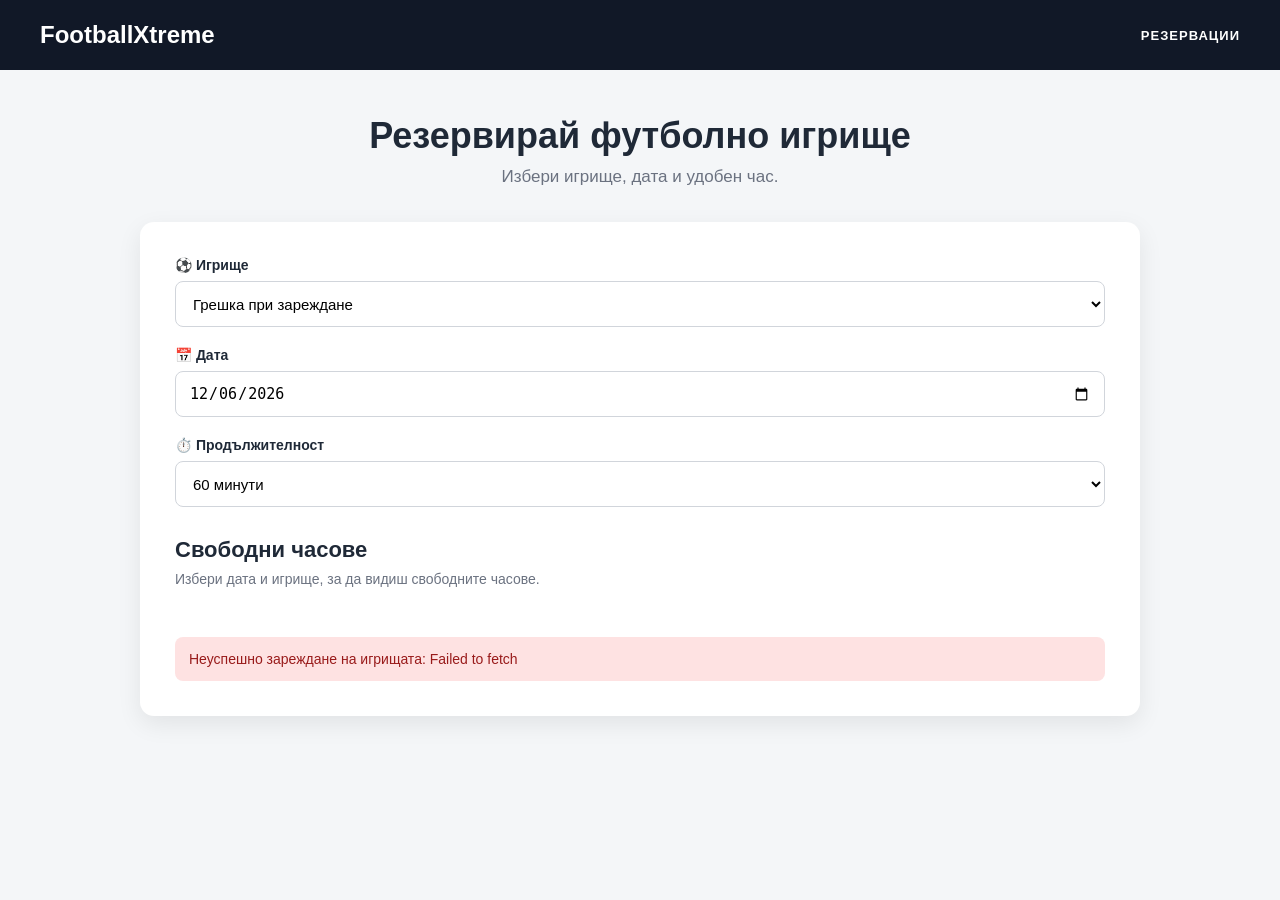
==== src/main/resources/static/index.html @ 16983340 "Front end start" ====
<!DOCTYPE html>
<html lang="bg">

<head>

    <meta charset="UTF-8">

    <meta
            name="viewport"
            content="width=device-width, initial-scale=1.0"
    >

    <title>
        FootballXtreme - Резервация
    </title>

    <link
            rel="stylesheet"
            href="style.css"
    >

</head>


<body>


<header class="topbar">

    <div class="logo">
        FootballXtreme
    </div>

    <div class="topbar-right">
        РЕЗЕРВАЦИИ
    </div>

</header>


<main class="container">


    <!-- HERO -->

    <section class="hero">

        <h1>
            Резервирай футболно игрище
        </h1>

        <p>
            Избери игрище, дата и удобен час.
        </p>

    </section>



    <!-- BOOKING -->

    <section class="booking-card">


        <!-- PITCH -->

        <div class="form-group">

            <label for="pitch">
                ⚽ Игрище
            </label>

            <select id="pitch">

                <option value="">
                    Зареждане...
                </option>

            </select>

        </div>



        <!-- DATE -->

        <div class="form-group">

            <label for="date">
                📅 Дата
            </label>

            <input
                    type="date"
                    id="date"
            >

        </div>



        <!-- DURATION -->

        <div class="form-group">

            <label for="duration">
                ⏱️ Продължителност
            </label>

            <select id="duration">

                <option value="60">
                    60 минути
                </option>

                <option value="90">
                    90 минути
                </option>

            </select>

        </div>



        <!-- AVAILABLE HOURS -->

        <div class="hours-section">

            <h2>
                Свободни часове
            </h2>

            <p class="hint">
                Избери дата и игрище,
                за да видиш свободните часове.
            </p>

            <div
                    id="hours"
                    class="hours-grid"
            >
            </div>

        </div>



        <!-- CUSTOMER -->

        <div
                id="customerForm"
                class="customer-form hidden"
        >

            <h2>
                Данни за резервацията
            </h2>


            <div class="form-group">

                <label for="customerName">
                    Име
                </label>

                <input
                        type="text"
                        id="customerName"
                        placeholder="Вашето име"
                >

            </div>


            <div class="form-group">

                <label for="customerPhone">
                    Телефон
                </label>

                <input
                        type="tel"
                        id="customerPhone"
                        placeholder="Вашият телефон"
                >

            </div>


            <div class="form-group">

                <label for="customerEmail">
                    Email
                </label>

                <input
                        type="email"
                        id="customerEmail"
                        placeholder="Вашият email"
                >

            </div>


            <div
                    id="selectedTime"
                    class="selected-time"
            >
            </div>


            <button
                    id="reserveButton"
                    onclick="createReservation()"
            >
                ⚽ РЕЗЕРВИРАЙ
            </button>

        </div>


        <!-- MESSAGE -->

        <div
                id="message"
                class="message"
        >
        </div>


    </section>


</main>


<script src="app.js"></script>

</body>

</html>
---- src/main/resources/static/style.css ----
* {
    box-sizing: border-box;
}

body {
    margin: 0;
    font-family: Arial, Helvetica, sans-serif;
    background: #f4f6f8;
    color: #1f2937;
}


/* =========================
   TOPBAR
   ========================= */

.topbar {
    width: 100%;
    min-height: 70px;

    display: flex;
    align-items: center;
    justify-content: space-between;

    padding: 0 40px;

    background: #111827;
    color: white;
}

.logo {
    font-size: 24px;
    font-weight: 800;
}

.topbar-right {
    font-size: 13px;
    font-weight: 700;
    letter-spacing: 1px;
}


/* =========================
   CONTAINER
   ========================= */

.container {
    width: min(1000px, calc(100% - 30px));
    margin: 0 auto;
    padding: 45px 0;
}


/* =========================
   HERO
   ========================= */

.hero {
    text-align: center;
    margin-bottom: 35px;
}

.hero h1 {
    margin: 0 0 10px;

    font-size: 36px;
    font-weight: 800;
}

.hero p {
    margin: 0;

    color: #6b7280;
    font-size: 17px;
}


/* =========================
   BOOKING CARD
   ========================= */

.booking-card {
    background: white;

    padding: 35px;

    border-radius: 14px;

    box-shadow:
            0 8px 25px rgba(0, 0, 0, 0.08);
}


/* =========================
   FORM
   ========================= */

.form-group {
    margin-bottom: 20px;
}

.form-group label {
    display: block;

    margin-bottom: 8px;

    font-size: 14px;
    font-weight: 700;
}

.form-group input,
.form-group select {
    width: 100%;

    height: 46px;

    padding: 0 13px;

    border: 1px solid #d1d5db;
    border-radius: 8px;

    background: white;

    font-size: 15px;

    outline: none;
}

.form-group input:focus,
.form-group select:focus {
    border-color: #111827;
}


/* =========================
   HOURS
   ========================= */

.hours-section {
    margin-top: 30px;
    margin-bottom: 30px;
}

.hours-section h2 {
    margin: 0 0 8px;

    font-size: 22px;
}

.hint {
    margin: 0 0 20px;

    color: #6b7280;
    font-size: 14px;
}

.hours-grid {
    display: grid;

    grid-template-columns:
        repeat(4, 1fr);

    gap: 12px;
}


/* =========================
   HOUR BUTTON
   ========================= */

.hour-button {
    min-height: 50px;

    border: none;
    border-radius: 8px;

    background: #e5e7eb;
    color: #111827;

    font-size: 15px;
    font-weight: 700;

    cursor: pointer;

    transition:
            transform 0.15s,
            opacity 0.15s;
}

.hour-button:hover {
    transform: translateY(-2px);
}


/* AVAILABLE */

.hour-button.available {
    background: #dcfce7;
    color: #166534;
}


/* SELECTED */

.hour-button.selected {
    background: #111827;
    color: white;
}


/* BUSY */

.hour-button.busy {
    background: #fee2e2;
    color: #991b1b;

    cursor: not-allowed;
}


/* BLOCKED */

.hour-button.blocked {
    background: #e5e7eb;
    color: #6b7280;

    cursor: not-allowed;
}


/* =========================
   CUSTOMER FORM
   ========================= */

.customer-form {
    margin-top: 35px;

    padding-top: 30px;

    border-top: 1px solid #e5e7eb;
}

.customer-form h2 {
    margin: 0 0 25px;

    font-size: 22px;
}


/* =========================
   SELECTED TIME
   ========================= */

.selected-time {
    margin: 20px 0;

    padding: 14px;

    border-radius: 8px;

    background: #f3f4f6;

    font-size: 15px;
    font-weight: 700;
}


/* =========================
   RESERVE BUTTON
   ========================= */

#reserveButton {
    width: 100%;

    min-height: 52px;

    border: none;
    border-radius: 8px;

    background: #111827;
    color: white;

    font-size: 16px;
    font-weight: 800;

    cursor: pointer;

    transition:
            transform 0.15s,
            opacity 0.15s;
}

#reserveButton:hover {
    transform: translateY(-2px);
    opacity: 0.92;
}


/* =========================
   MESSAGE
   ========================= */

.message {
    margin-top: 20px;

    padding: 14px;

    border-radius: 8px;

    font-size: 14px;

    display: none;
}

.message.success {
    display: block;

    background: #dcfce7;
    color: #166534;
}

.message.error {
    display: block;

    background: #fee2e2;
    color: #991b1b;
}


/* =========================
   HIDDEN
   ========================= */

.hidden {
    display: none;
}


/* =========================
   MOBILE
   ========================= */

@media (max-width: 700px) {

    .topbar {
        padding: 0 20px;
    }

    .logo {
        font-size: 20px;
    }

    .topbar-right {
        font-size: 11px;
    }

    .container {
        width: min(
                100% - 20px,
                600px
        );

        padding: 30px 0;
    }

    .hero h1 {
        font-size: 28px;
    }

    .hero p {
        font-size: 15px;
    }

    .booking-card {
        padding: 22px;
    }

    .hours-grid {
        grid-template-columns:
            repeat(2, 1fr);
    }
}
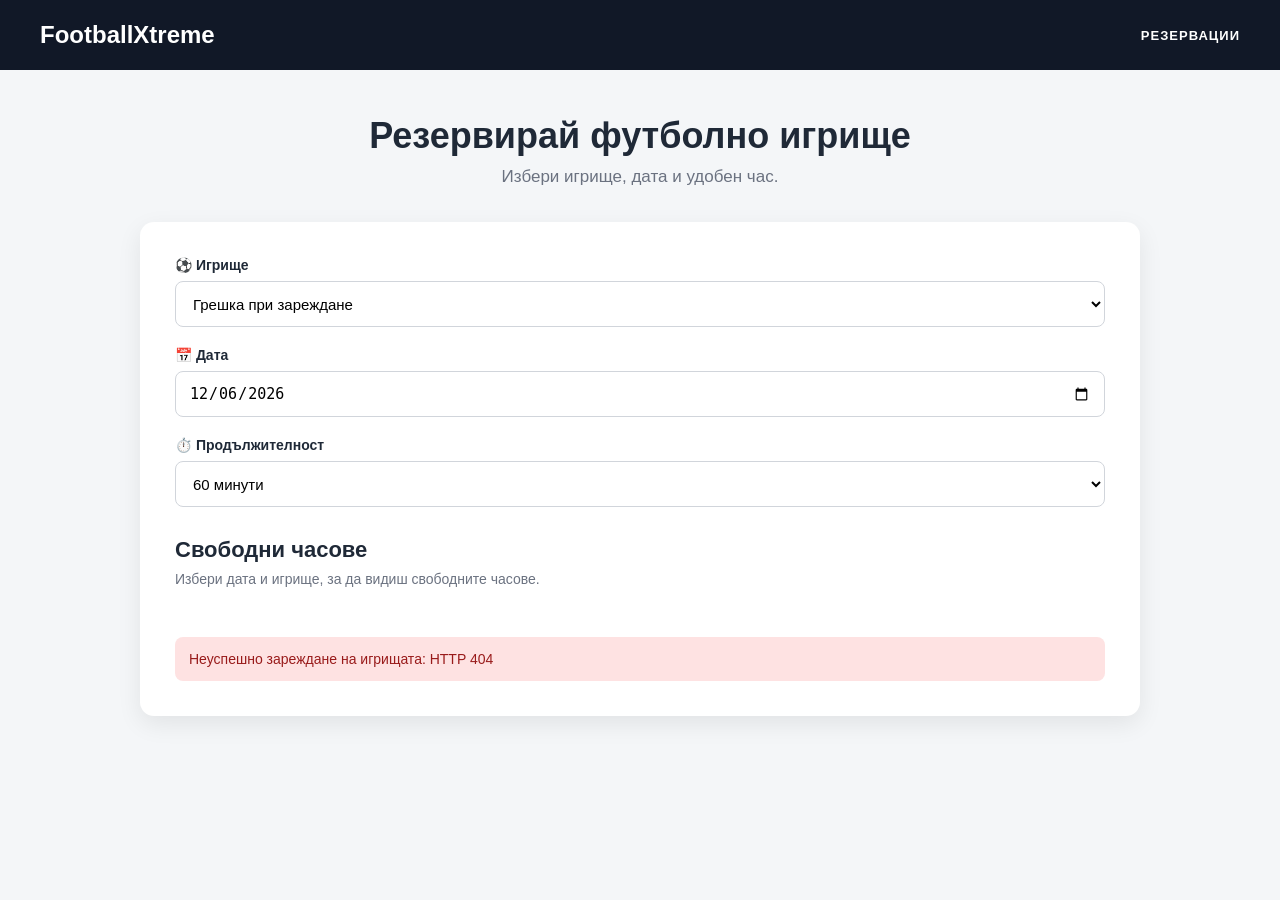
==== commit fa1cb64b: "Ready to use and start" ====
--- a/src/main/resources/static/index.html
+++ b/src/main/resources/static/index.html
@@ -27,7 +27,10 @@
 
 <header class="topbar">
 
-    <div class="logo">
+    <div
+            class="logo"
+            data-client-name
+    >
         FootballXtreme
     </div>
 
@@ -220,6 +223,25 @@
         </div>
 
 
+        <!-- CONTACT INFORMATION -->
+
+        <div class="client-contact">
+
+            <div
+                    data-client-phone
+            ></div>
+
+            <div
+                    data-client-email
+            ></div>
+
+            <div
+                    data-client-address
+            ></div>
+
+        </div>
+
+
         <!-- MESSAGE -->
 
         <div
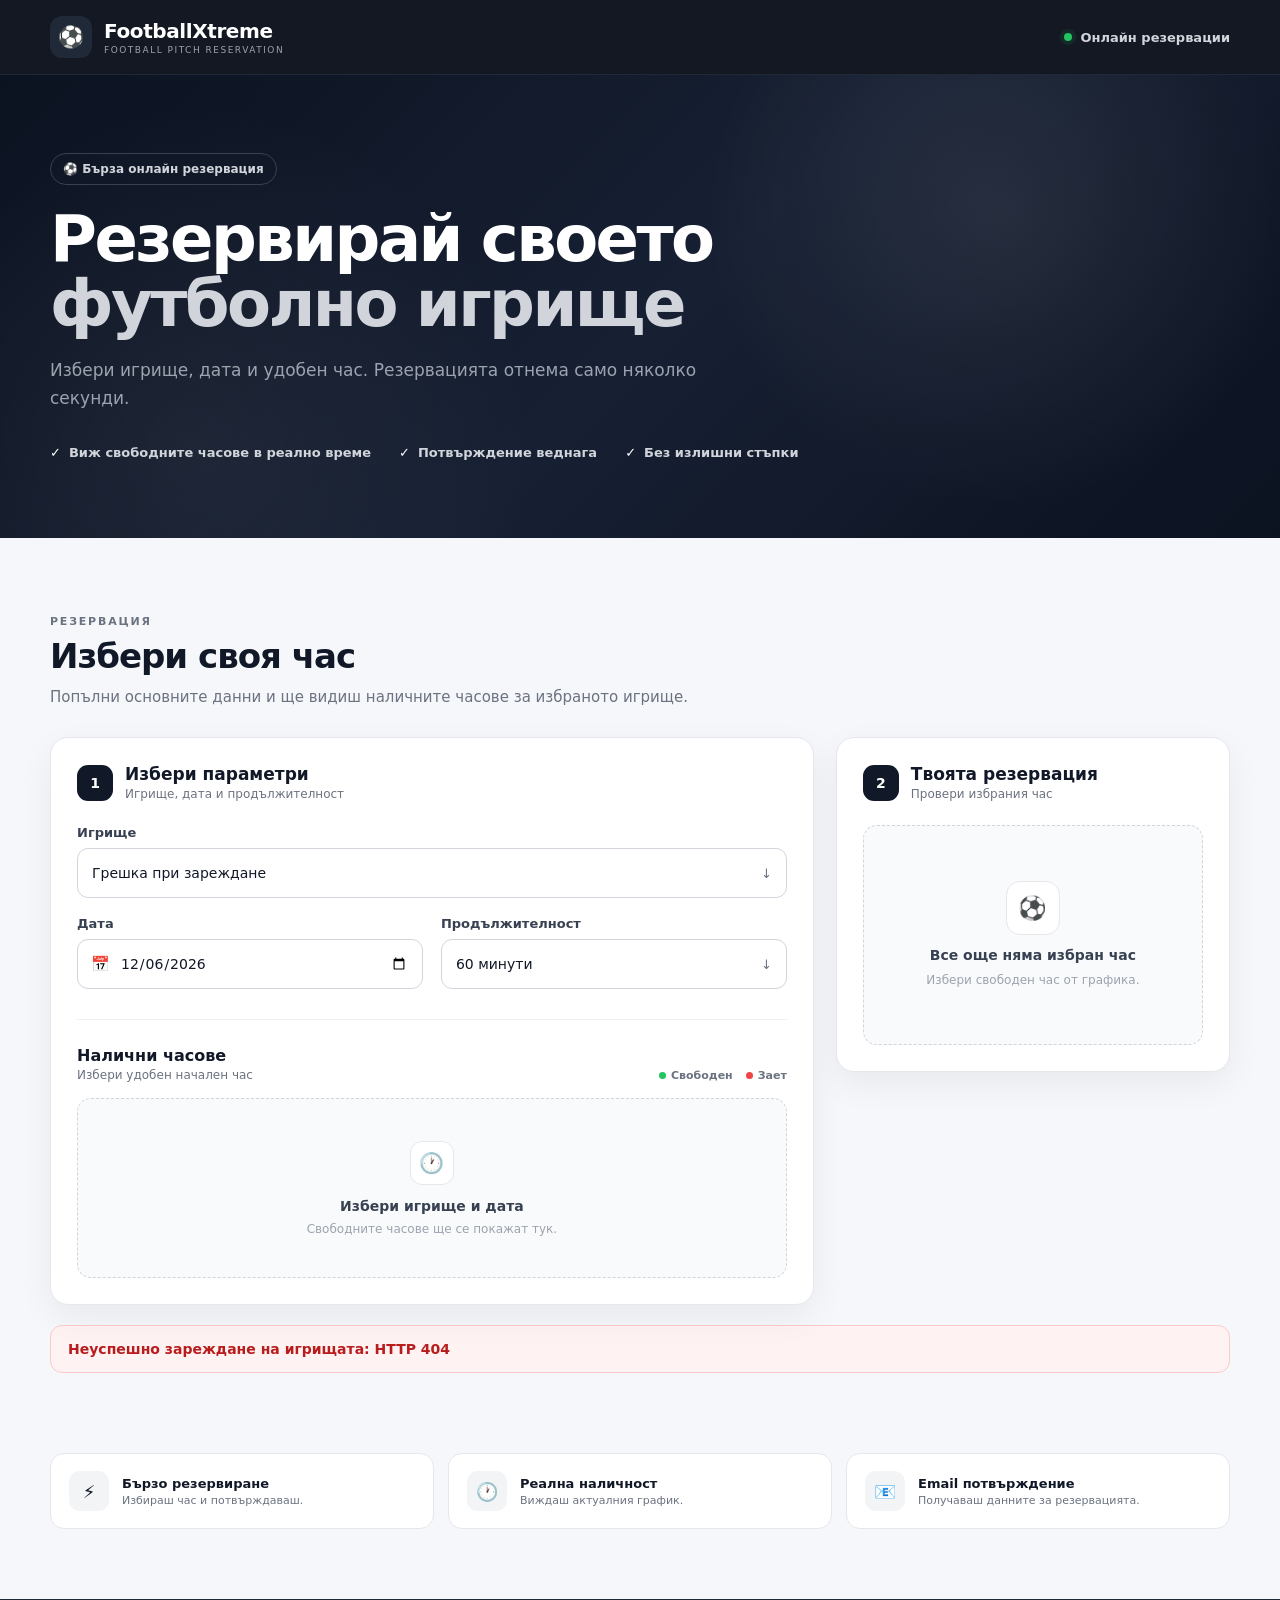
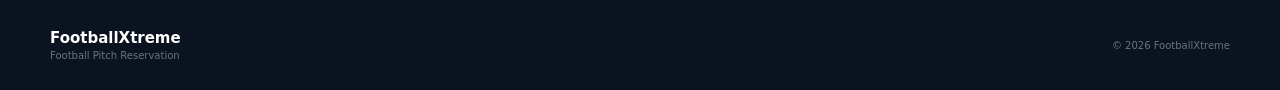
==== commit 30c97ed0: "Style and security fix" ====
--- a/src/main/resources/static/index.html
+++ b/src/main/resources/static/index.html
@@ -1,264 +1,545 @@
 <!DOCTYPE html>
 <html lang="bg">
-
 <head>
-
     <meta charset="UTF-8">
-
     <meta
             name="viewport"
             content="width=device-width, initial-scale=1.0"
     >
 
-    <title>
-        FootballXtreme - Резервация
-    </title>
-
-    <link
-            rel="stylesheet"
-            href="style.css"
+    <meta
+            name="description"
+            content="FootballXtreme – бърза и лесна резервация на футболно игрище."
     >
 
+    <title>FootballXtreme | Резервирай игрище</title>
+
+    <link rel="stylesheet" href="style.css">
 </head>
 
-
 <body>
 
-
-<header class="topbar">
-
-    <div
-            class="logo"
-            data-client-name
-    >
-        FootballXtreme
+<header class="site-header">
+    <div class="header-inner">
+
+        <a href="/" class="brand">
+            <span class="brand-ball">⚽</span>
+
+            <span class="brand-text">
+                <strong>FootballXtreme</strong>
+                <small>FOOTBALL PITCH RESERVATION</small>
+            </span>
+        </a>
+
+        <div class="header-status">
+            <span class="status-dot"></span>
+            Онлайн резервации
+        </div>
+
     </div>
-
-    <div class="topbar-right">
-        РЕЗЕРВАЦИИ
+</header>
+
+
+<main>
+
+    <!-- =====================================================
+         HERO
+         ===================================================== -->
+
+    <section class="hero">
+
+        <div class="hero-background"></div>
+
+        <div class="hero-content">
+
+            <div class="hero-badge">
+                ⚽ Бърза онлайн резервация
+            </div>
+
+            <h1>
+                Резервирай своето
+                <span>футболно игрище</span>
+            </h1>
+
+            <p>
+                Избери игрище, дата и удобен час.
+                Резервацията отнема само няколко секунди.
+            </p>
+
+            <div class="hero-features">
+
+                <div class="hero-feature">
+                    <span>✓</span>
+                    <span>Виж свободните часове в реално време</span>
+                </div>
+
+                <div class="hero-feature">
+                    <span>✓</span>
+                    <span>Потвърждение веднага</span>
+                </div>
+
+                <div class="hero-feature">
+                    <span>✓</span>
+                    <span>Без излишни стъпки</span>
+                </div>
+
+            </div>
+
+        </div>
+
+    </section>
+
+
+    <!-- =====================================================
+         BOOKING
+         ===================================================== -->
+
+    <section class="booking-section">
+
+        <div class="booking-container">
+
+            <div class="booking-header">
+
+                <div>
+                    <span class="section-eyebrow">
+                        РЕЗЕРВАЦИЯ
+                    </span>
+
+                    <h2>
+                        Избери своя час
+                    </h2>
+
+                    <p>
+                        Попълни основните данни и ще видиш
+                        наличните часове за избраното игрище.
+                    </p>
+                </div>
+
+            </div>
+
+
+            <div class="booking-grid">
+
+                <!-- =================================================
+                     LEFT — SELECTION
+                     ================================================= -->
+
+                <div class="booking-card selection-card">
+
+                    <div class="step-header">
+                        <div class="step-number">1</div>
+
+                        <div>
+                            <h3>Избери параметри</h3>
+                            <p>Игрище, дата и продължителност</p>
+                        </div>
+                    </div>
+
+
+                    <div class="form-grid">
+
+                        <!-- PITCH -->
+
+                        <div class="form-group full-width">
+
+                            <label for="pitch">
+                                Игрище
+                            </label>
+
+                            <div class="select-wrapper">
+
+                                <select id="pitch">
+
+                                    <option value="">
+                                        Избери игрище
+                                    </option>
+
+                                </select>
+
+                                <span class="select-icon">
+                                    ↓
+                                </span>
+
+                            </div>
+
+                        </div>
+
+
+                        <!-- DATE -->
+
+                        <div class="form-group">
+
+                            <label for="date">
+                                Дата
+                            </label>
+
+                            <div class="input-wrapper">
+
+                                <span class="input-icon">
+                                    📅
+                                </span>
+
+                                <input
+                                        type="date"
+                                        id="date"
+                                >
+
+                            </div>
+
+                        </div>
+
+
+                        <!-- DURATION -->
+
+                        <div class="form-group">
+
+                            <label for="duration">
+                                Продължителност
+                            </label>
+
+                            <div class="select-wrapper">
+
+                                <select id="duration">
+
+                                    <option value="60">
+                                        60 минути
+                                    </option>
+
+                                    <option value="90">
+                                        90 минути
+                                    </option>
+
+                                </select>
+
+                                <span class="select-icon">
+                                    ↓
+                                </span>
+
+                            </div>
+
+                        </div>
+
+                    </div>
+
+
+                    <!-- HOURS -->
+
+                    <div class="hours-section">
+
+                        <div class="hours-header">
+
+                            <div>
+                                <h3>
+                                    Налични часове
+                                </h3>
+
+                                <p>
+                                    Избери удобен начален час
+                                </p>
+                            </div>
+
+                            <div class="availability-legend">
+
+                                <span>
+                                    <i class="legend-dot available"></i>
+                                    Свободен
+                                </span>
+
+                                <span>
+                                    <i class="legend-dot busy"></i>
+                                    Зает
+                                </span>
+
+                            </div>
+
+                        </div>
+
+
+                        <div
+                                id="hours"
+                                class="hours-grid"
+                        >
+
+                            <div class="hours-placeholder">
+                                <div class="placeholder-icon">
+                                    🕐
+                                </div>
+
+                                <strong>
+                                    Избери игрище и дата
+                                </strong>
+
+                                <span>
+                                    Свободните часове ще се покажат тук.
+                                </span>
+                            </div>
+
+                        </div>
+
+                    </div>
+
+                </div>
+
+
+                <!-- =================================================
+                     RIGHT — SUMMARY / FORM
+                     ================================================= -->
+
+                <div class="booking-side">
+
+                    <!-- SUMMARY -->
+
+                    <div class="booking-card summary-card">
+
+                        <div class="step-header">
+
+                            <div class="step-number">
+                                2
+                            </div>
+
+                            <div>
+                                <h3>
+                                    Твоята резервация
+                                </h3>
+
+                                <p>
+                                    Провери избрания час
+                                </p>
+                            </div>
+
+                        </div>
+
+
+                        <div class="summary-empty">
+
+                            <div class="summary-empty-icon">
+                                ⚽
+                            </div>
+
+                            <strong>
+                                Все още няма избран час
+                            </strong>
+
+                            <span>
+                                Избери свободен час от графика.
+                            </span>
+
+                        </div>
+
+                    </div>
+
+
+                    <!-- CUSTOMER FORM -->
+
+                    <div
+                            id="customerForm"
+                            class="booking-card customer-card hidden"
+                    >
+
+                        <div class="step-header">
+
+                            <div class="step-number">
+                                3
+                            </div>
+
+                            <div>
+                                <h3>
+                                    Твоите данни
+                                </h3>
+
+                                <p>
+                                    За потвърждение на резервацията
+                                </p>
+                            </div>
+
+                        </div>
+
+
+                        <div
+                                id="selectedTime"
+                                class="selected-time"
+                        >
+                        </div>
+
+
+                        <div class="customer-form-fields">
+
+                            <div class="form-group">
+
+                                <label for="customerName">
+                                    Име
+                                </label>
+
+                                <input
+                                        type="text"
+                                        id="customerName"
+                                        placeholder="Вашето име"
+                                        autocomplete="name"
+                                >
+
+                            </div>
+
+
+                            <div class="form-group">
+
+                                <label for="customerPhone">
+                                    Телефон
+                                </label>
+
+                                <input
+                                        type="tel"
+                                        id="customerPhone"
+                                        placeholder="0888 123 456"
+                                        autocomplete="tel"
+                                >
+
+                            </div>
+
+
+                            <div class="form-group">
+
+                                <label for="customerEmail">
+                                    Email
+                                </label>
+
+                                <input
+                                        type="email"
+                                        id="customerEmail"
+                                        placeholder="you@example.com"
+                                        autocomplete="email"
+                                >
+
+                            </div>
+
+                        </div>
+
+
+                        <button
+                                id="reserveButton"
+                                type="button"
+                                class="reserve-button"
+                        >
+                            <span>⚽</span>
+                            РЕЗЕРВИРАЙ СЕГА
+                        </button>
+
+                        <div class="trust-note">
+                            🔒 Данните ти се използват само за
+                            обработка на резервацията.
+                        </div>
+
+                    </div>
+
+                </div>
+
+            </div>
+
+
+            <!-- MESSAGE -->
+
+            <div
+                    id="message"
+                    class="message"
+            ></div>
+
+        </div>
+
+    </section>
+
+
+    <!-- =====================================================
+         INFO
+         ===================================================== -->
+
+    <section class="info-section">
+
+        <div class="info-container">
+
+            <div class="info-item">
+
+                <div class="info-icon">
+                    ⚡
+                </div>
+
+                <div>
+                    <strong>
+                        Бързо резервиране
+                    </strong>
+
+                    <span>
+                        Избираш час и потвърждаваш.
+                    </span>
+                </div>
+
+            </div>
+
+
+            <div class="info-item">
+
+                <div class="info-icon">
+                    🕐
+                </div>
+
+                <div>
+                    <strong>
+                        Реална наличност
+                    </strong>
+
+                    <span>
+                        Виждаш актуалния график.
+                    </span>
+                </div>
+
+            </div>
+
+
+            <div class="info-item">
+
+                <div class="info-icon">
+                    📧
+                </div>
+
+                <div>
+                    <strong>
+                        Email потвърждение
+                    </strong>
+
+                    <span>
+                        Получаваш данните за резервацията.
+                    </span>
+                </div>
+
+            </div>
+
+        </div>
+
+    </section>
+
+</main>
+
+
+<footer class="site-footer">
+
+    <div class="footer-inner">
+
+        <div>
+            <strong>FootballXtreme</strong>
+
+            <span>
+                Football Pitch Reservation
+            </span>
+        </div>
+
+        <span class="footer-copy">
+            © 2026 FootballXtreme
+        </span>
+
     </div>
 
-</header>
-
-
-<main class="container">
-
-
-    <!-- HERO -->
-
-    <section class="hero">
-
-        <h1>
-            Резервирай футболно игрище
-        </h1>
-
-        <p>
-            Избери игрище, дата и удобен час.
-        </p>
-
-    </section>
-
-
-
-    <!-- BOOKING -->
-
-    <section class="booking-card">
-
-
-        <!-- PITCH -->
-
-        <div class="form-group">
-
-            <label for="pitch">
-                ⚽ Игрище
-            </label>
-
-            <select id="pitch">
-
-                <option value="">
-                    Зареждане...
-                </option>
-
-            </select>
-
-        </div>
-
-
-
-        <!-- DATE -->
-
-        <div class="form-group">
-
-            <label for="date">
-                📅 Дата
-            </label>
-
-            <input
-                    type="date"
-                    id="date"
-            >
-
-        </div>
-
-
-
-        <!-- DURATION -->
-
-        <div class="form-group">
-
-            <label for="duration">
-                ⏱️ Продължителност
-            </label>
-
-            <select id="duration">
-
-                <option value="60">
-                    60 минути
-                </option>
-
-                <option value="90">
-                    90 минути
-                </option>
-
-            </select>
-
-        </div>
-
-
-
-        <!-- AVAILABLE HOURS -->
-
-        <div class="hours-section">
-
-            <h2>
-                Свободни часове
-            </h2>
-
-            <p class="hint">
-                Избери дата и игрище,
-                за да видиш свободните часове.
-            </p>
-
-            <div
-                    id="hours"
-                    class="hours-grid"
-            >
-            </div>
-
-        </div>
-
-
-
-        <!-- CUSTOMER -->
-
-        <div
-                id="customerForm"
-                class="customer-form hidden"
-        >
-
-            <h2>
-                Данни за резервацията
-            </h2>
-
-
-            <div class="form-group">
-
-                <label for="customerName">
-                    Име
-                </label>
-
-                <input
-                        type="text"
-                        id="customerName"
-                        placeholder="Вашето име"
-                >
-
-            </div>
-
-
-            <div class="form-group">
-
-                <label for="customerPhone">
-                    Телефон
-                </label>
-
-                <input
-                        type="tel"
-                        id="customerPhone"
-                        placeholder="Вашият телефон"
-                >
-
-            </div>
-
-
-            <div class="form-group">
-
-                <label for="customerEmail">
-                    Email
-                </label>
-
-                <input
-                        type="email"
-                        id="customerEmail"
-                        placeholder="Вашият email"
-                >
-
-            </div>
-
-
-            <div
-                    id="selectedTime"
-                    class="selected-time"
-            >
-            </div>
-
-
-            <button
-                    id="reserveButton"
-                    onclick="createReservation()"
-            >
-                ⚽ РЕЗЕРВИРАЙ
-            </button>
-
-        </div>
-
-
-        <!-- CONTACT INFORMATION -->
-
-        <div class="client-contact">
-
-            <div
-                    data-client-phone
-            ></div>
-
-            <div
-                    data-client-email
-            ></div>
-
-            <div
-                    data-client-address
-            ></div>
-
-        </div>
-
-
-        <!-- MESSAGE -->
-
-        <div
-                id="message"
-                class="message"
-        >
-        </div>
-
-
-    </section>
-
-
-</main>
+</footer>
 
 
 <script src="app.js"></script>
 
 </body>
-
 </html>
--- a/src/main/resources/static/style.css
+++ b/src/main/resources/static/style.css
@@ -1,382 +1,1162 @@
+/* =========================================================
+   RESET
+   ========================================================= */
+
 * {
     box-sizing: border-box;
 }
 
+html {
+    scroll-behavior: smooth;
+}
+
 body {
     margin: 0;
-    font-family: Arial, Helvetica, sans-serif;
-    background: #f4f6f8;
-    color: #1f2937;
-}
-
-
-/* =========================
-   TOPBAR
-   ========================= */
-
-.topbar {
-    width: 100%;
-    min-height: 70px;
+    min-height: 100vh;
+
+    font-family:
+            Inter,
+            system-ui,
+            -apple-system,
+            BlinkMacSystemFont,
+            "Segoe UI",
+            sans-serif;
+
+    background: #f5f7fa;
+    color: #111827;
+}
+
+
+/* =========================================================
+   HEADER
+   ========================================================= */
+
+.site-header {
+    position: sticky;
+    top: 0;
+    z-index: 1000;
+
+    background: rgba(10, 15, 25, 0.96);
+    border-bottom: 1px solid #1f2937;
+
+    backdrop-filter: blur(14px);
+}
+
+.header-inner {
+    width: min(1180px, calc(100% - 40px));
+    min-height: 74px;
+
+    margin: 0 auto;
 
     display: flex;
     align-items: center;
     justify-content: space-between;
 
-    padding: 0 40px;
+    gap: 20px;
+}
+
+.brand {
+    display: flex;
+    align-items: center;
+    gap: 12px;
+
+    color: #ffffff;
+    text-decoration: none;
+}
+
+.brand-ball {
+    width: 42px;
+    height: 42px;
+
+    display: grid;
+    place-items: center;
+
+    border-radius: 12px;
+
+    background: #1f2937;
+
+    font-size: 21px;
+}
+
+.brand-text {
+    display: flex;
+    flex-direction: column;
+    gap: 2px;
+}
+
+.brand-text strong {
+    font-size: 20px;
+    font-weight: 800;
+    letter-spacing: -0.4px;
+}
+
+.brand-text small {
+    font-size: 9px;
+    letter-spacing: 1.5px;
+    color: #9ca3af;
+}
+
+.header-status {
+    display: flex;
+    align-items: center;
+    gap: 8px;
+
+    color: #d1d5db;
+    font-size: 13px;
+    font-weight: 600;
+}
+
+.status-dot {
+    width: 8px;
+    height: 8px;
+
+    border-radius: 50%;
+
+    background: #22c55e;
+
+    box-shadow:
+            0 0 0 4px rgba(34, 197, 94, 0.1);
+}
+
+
+/* =========================================================
+   HERO
+   ========================================================= */
+
+.hero {
+    position: relative;
+    overflow: hidden;
+
+    min-height: 460px;
+
+    display: flex;
+    align-items: center;
+
+    background:
+            linear-gradient(
+                    135deg,
+                    #0b1220 0%,
+                    #172033 52%,
+                    #0b1220 100%
+            );
+}
+
+.hero-background {
+    position: absolute;
+    inset: 0;
+
+    background:
+            radial-gradient(
+                    circle at 78% 30%,
+                    rgba(255, 255, 255, 0.08),
+                    transparent 28%
+            ),
+            radial-gradient(
+                    circle at 15% 80%,
+                    rgba(255, 255, 255, 0.05),
+                    transparent 30%
+            );
+}
+
+.hero-content {
+    position: relative;
+    z-index: 1;
+
+    width: min(1180px, calc(100% - 40px));
+
+    margin: 0 auto;
+
+    padding: 78px 0;
+}
+
+.hero-badge {
+    display: inline-flex;
+    align-items: center;
+
+    padding: 8px 12px;
+
+    border: 1px solid #374151;
+    border-radius: 999px;
+
+    background: rgba(17, 24, 39, 0.6);
+
+    color: #d1d5db;
+
+    font-size: 12px;
+    font-weight: 700;
+}
+
+.hero h1 {
+    max-width: 780px;
+
+    margin: 22px 0 18px;
+
+    color: #ffffff;
+
+    font-size: clamp(38px, 5vw, 68px);
+    line-height: 1.02;
+
+    letter-spacing: -2.5px;
+}
+
+.hero h1 span {
+    display: block;
+    color: #d1d5db;
+}
+
+.hero p {
+    max-width: 650px;
+
+    margin: 0;
+
+    color: #9ca3af;
+
+    font-size: 17px;
+    line-height: 1.7;
+}
+
+.hero-features {
+    display: flex;
+    flex-wrap: wrap;
+
+    gap: 18px 28px;
+
+    margin-top: 32px;
+}
+
+.hero-feature {
+    display: flex;
+    align-items: center;
+    gap: 8px;
+
+    color: #d1d5db;
+
+    font-size: 13px;
+    font-weight: 600;
+}
+
+.hero-feature span:first-child {
+    color: #ffffff;
+    font-weight: 900;
+}
+
+
+/* =========================================================
+   BOOKING SECTION
+   ========================================================= */
+
+.booking-section {
+    padding: 72px 0 80px;
+}
+
+.booking-container {
+    width: min(1180px, calc(100% - 40px));
+    margin: 0 auto;
+}
+
+.booking-header {
+    margin-bottom: 28px;
+}
+
+.section-eyebrow {
+    display: inline-block;
+
+    margin-bottom: 8px;
+
+    color: #6b7280;
+
+    font-size: 11px;
+    font-weight: 800;
+
+    letter-spacing: 1.8px;
+}
+
+.booking-header h2 {
+    margin: 0;
+
+    color: #111827;
+
+    font-size: 34px;
+    letter-spacing: -1px;
+}
+
+.booking-header p {
+    max-width: 650px;
+
+    margin: 9px 0 0;
+
+    color: #6b7280;
+
+    font-size: 15px;
+    line-height: 1.6;
+}
+
+.booking-grid {
+    display: grid;
+
+    grid-template-columns:
+        minmax(0, 1.55fr)
+        minmax(320px, 0.8fr);
+
+    gap: 22px;
+
+    align-items: start;
+}
+
+.booking-side {
+    display: flex;
+    flex-direction: column;
+    gap: 22px;
+}
+
+.booking-card {
+    background: #ffffff;
+
+    border: 1px solid #e5e7eb;
+    border-radius: 18px;
+
+    box-shadow:
+            0 12px 35px rgba(17, 24, 39, 0.06);
+}
+
+.selection-card,
+.summary-card,
+.customer-card {
+    padding: 26px;
+}
+
+
+/* =========================================================
+   STEP HEADER
+   ========================================================= */
+
+.step-header {
+    display: flex;
+    align-items: center;
+
+    gap: 12px;
+
+    margin-bottom: 24px;
+}
+
+.step-number {
+    width: 36px;
+    height: 36px;
+
+    flex: 0 0 36px;
+
+    display: grid;
+    place-items: center;
+
+    border-radius: 11px;
 
     background: #111827;
-    color: white;
-}
-
-.logo {
-    font-size: 24px;
+    color: #ffffff;
+
+    font-size: 14px;
     font-weight: 800;
 }
 
-.topbar-right {
+.step-header h3 {
+    margin: 0 0 3px;
+
+    color: #111827;
+
+    font-size: 17px;
+}
+
+.step-header p {
+    margin: 0;
+
+    color: #6b7280;
+
+    font-size: 12px;
+}
+
+
+/* =========================================================
+   FORM
+   ========================================================= */
+
+.form-grid {
+    display: grid;
+
+    grid-template-columns:
+        repeat(2, minmax(0, 1fr));
+
+    gap: 18px;
+}
+
+.full-width {
+    grid-column: 1 / -1;
+}
+
+.form-group {
+    display: flex;
+    flex-direction: column;
+
+    gap: 8px;
+}
+
+.form-group label {
+    color: #374151;
+
     font-size: 13px;
-    font-weight: 700;
-    letter-spacing: 1px;
-}
-
-
-/* =========================
-   CONTAINER
-   ========================= */
-
-.container {
-    width: min(1000px, calc(100% - 30px));
-    margin: 0 auto;
-    padding: 45px 0;
-}
-
-
-/* =========================
-   HERO
-   ========================= */
-
-.hero {
-    text-align: center;
-    margin-bottom: 35px;
-}
-
-.hero h1 {
-    margin: 0 0 10px;
-
-    font-size: 36px;
-    font-weight: 800;
-}
-
-.hero p {
-    margin: 0;
-
-    color: #6b7280;
-    font-size: 17px;
-}
-
-
-/* =========================
-   BOOKING CARD
-   ========================= */
-
-.booking-card {
-    background: white;
-
-    padding: 35px;
-
-    border-radius: 14px;
-
-    box-shadow:
-            0 8px 25px rgba(0, 0, 0, 0.08);
-}
-
-
-/* =========================
-   FORM
-   ========================= */
-
-.form-group {
-    margin-bottom: 20px;
-}
-
-.form-group label {
-    display: block;
-
-    margin-bottom: 8px;
-
-    font-size: 14px;
     font-weight: 700;
 }
 
 .form-group input,
 .form-group select {
     width: 100%;
-
-    height: 46px;
-
-    padding: 0 13px;
+    height: 50px;
+
+    padding: 0 14px;
 
     border: 1px solid #d1d5db;
-    border-radius: 8px;
-
-    background: white;
-
-    font-size: 15px;
+    border-radius: 11px;
+
+    background: #ffffff;
+    color: #111827;
+
+    font-family: inherit;
+    font-size: 14px;
 
     outline: none;
+
+    transition:
+            border-color 0.2s ease,
+            box-shadow 0.2s ease,
+            background 0.2s ease;
+}
+
+.form-group input:hover,
+.form-group select:hover {
+    border-color: #9ca3af;
 }
 
 .form-group input:focus,
 .form-group select:focus {
-    border-color: #111827;
-}
-
-
-/* =========================
+    border-color: #6b7280;
+
+    box-shadow:
+            0 0 0 4px rgba(107, 114, 128, 0.1);
+}
+
+.form-group input::placeholder {
+    color: #9ca3af;
+}
+
+.select-wrapper,
+.input-wrapper {
+    position: relative;
+}
+
+.select-wrapper select {
+    appearance: none;
+
+    padding-right: 40px;
+}
+
+.select-icon {
+    position: absolute;
+
+    right: 15px;
+    top: 50%;
+
+    transform: translateY(-50%);
+
+    color: #6b7280;
+
+    pointer-events: none;
+
+    font-size: 13px;
+}
+
+.input-icon {
+    position: absolute;
+
+    left: 14px;
+    top: 50%;
+
+    transform: translateY(-50%);
+
+    font-size: 15px;
+
+    pointer-events: none;
+}
+
+.input-wrapper input {
+    padding-left: 42px;
+}
+
+
+/* =========================================================
    HOURS
-   ========================= */
+   ========================================================= */
 
 .hours-section {
     margin-top: 30px;
-    margin-bottom: 30px;
-}
-
-.hours-section h2 {
-    margin: 0 0 8px;
-
-    font-size: 22px;
-}
-
-.hint {
-    margin: 0 0 20px;
+
+    padding-top: 26px;
+
+    border-top: 1px solid #eef0f3;
+}
+
+.hours-header {
+    display: flex;
+    align-items: flex-end;
+    justify-content: space-between;
+
+    gap: 20px;
+
+    margin-bottom: 16px;
+}
+
+.hours-header h3 {
+    margin: 0 0 3px;
+
+    color: #111827;
+
+    font-size: 16px;
+}
+
+.hours-header p {
+    margin: 0;
 
     color: #6b7280;
-    font-size: 14px;
+
+    font-size: 12px;
+}
+
+.availability-legend {
+    display: flex;
+    align-items: center;
+    gap: 13px;
+
+    flex-wrap: wrap;
+
+    color: #6b7280;
+
+    font-size: 11px;
+    font-weight: 600;
+}
+
+.availability-legend span {
+    display: flex;
+    align-items: center;
+    gap: 5px;
+}
+
+.legend-dot {
+    width: 7px;
+    height: 7px;
+
+    border-radius: 50%;
+
+    display: inline-block;
+}
+
+.legend-dot.available {
+    background: #22c55e;
+}
+
+.legend-dot.busy {
+    background: #ef4444;
 }
 
 .hours-grid {
     display: grid;
 
     grid-template-columns:
-        repeat(4, 1fr);
-
-    gap: 12px;
-}
-
-
-/* =========================
-   HOUR BUTTON
-   ========================= */
-
-.hour-button {
-    min-height: 50px;
-
-    border: none;
-    border-radius: 8px;
-
-    background: #e5e7eb;
+        repeat(4, minmax(0, 1fr));
+
+    gap: 10px;
+}
+
+.hours-grid .hour-button {
+    width: 100%;
+    min-height: 54px;
+
+    border-radius: 11px;
+
+    font-family: inherit;
+
+    font-size: 14px;
+    font-weight: 800;
+
+    cursor: pointer;
+
+    transition:
+            transform 0.15s ease,
+            box-shadow 0.15s ease,
+            border-color 0.15s ease,
+            background 0.15s ease;
+}
+
+.hour-button.available {
+    border: 1px solid #bbf7d0;
+
+    background: #f0fdf4;
+    color: #166534;
+}
+
+.hour-button.available:hover {
+    border-color: #4ade80;
+
+    background: #dcfce7;
+
+    transform: translateY(-1px);
+
+    box-shadow:
+            0 7px 18px rgba(22, 101, 52, 0.08);
+}
+
+.hour-button.selected {
+    border-color: #111827;
+
+    background: #111827;
+    color: #ffffff;
+
+    box-shadow:
+            0 8px 20px rgba(17, 24, 39, 0.18);
+}
+
+.hour-button.busy {
+    border: 1px solid #fecaca;
+
+    background: #fef2f2;
+    color: #b91c1c;
+
+    cursor: not-allowed;
+}
+
+.hour-button.blocked {
+    border: 1px solid #e5e7eb;
+
+    background: #f3f4f6;
+    color: #9ca3af;
+
+    cursor: not-allowed;
+}
+
+.hour-button.past {
+    border: 1px solid #e5e7eb;
+
+    background: #f9fafb;
+    color: #9ca3af;
+
+    cursor: not-allowed;
+
+    opacity: 0.65;
+}
+
+.hours-placeholder {
+    grid-column: 1 / -1;
+
+    min-height: 180px;
+
+    display: flex;
+    flex-direction: column;
+    align-items: center;
+    justify-content: center;
+
+    gap: 8px;
+
+    padding: 30px;
+
+    border: 1px dashed #d1d5db;
+    border-radius: 14px;
+
+    background: #f9fafb;
+
+    text-align: center;
+}
+
+.placeholder-icon {
+    width: 44px;
+    height: 44px;
+
+    display: grid;
+    place-items: center;
+
+    border-radius: 12px;
+
+    background: #ffffff;
+
+    border: 1px solid #e5e7eb;
+
+    font-size: 20px;
+
+    margin-bottom: 5px;
+}
+
+.hours-placeholder strong {
+    color: #374151;
+    font-size: 14px;
+}
+
+.hours-placeholder span {
+    color: #9ca3af;
+    font-size: 12px;
+}
+
+
+/* =========================================================
+   SUMMARY
+   ========================================================= */
+
+.summary-empty {
+    min-height: 220px;
+
+    display: flex;
+    flex-direction: column;
+    align-items: center;
+    justify-content: center;
+
+    gap: 8px;
+
+    padding: 28px;
+
+    border: 1px dashed #d1d5db;
+    border-radius: 14px;
+
+    background: #f9fafb;
+
+    text-align: center;
+}
+
+.summary-empty-icon {
+    width: 54px;
+    height: 54px;
+
+    display: grid;
+    place-items: center;
+
+    margin-bottom: 4px;
+
+    border: 1px solid #e5e7eb;
+    border-radius: 14px;
+
+    background: #ffffff;
+
+    font-size: 23px;
+}
+
+.summary-empty strong {
+    color: #374151;
+    font-size: 14px;
+}
+
+.summary-empty span {
+    max-width: 230px;
+
+    color: #9ca3af;
+    font-size: 12px;
+    line-height: 1.5;
+}
+
+
+/* =========================================================
+   CUSTOMER FORM
+   ========================================================= */
+
+.hidden {
+    display: none !important;
+}
+
+.selected-time {
+    padding: 15px 16px;
+
+    margin-bottom: 20px;
+
+    border-radius: 12px;
+
+    background: #f3f4f6;
+
+    border: 1px solid #e5e7eb;
+
+    color: #374151;
+
+    font-size: 13px;
+    line-height: 1.65;
+}
+
+.selected-time strong {
     color: #111827;
 
-    font-size: 15px;
-    font-weight: 700;
+    font-size: 16px;
+}
+
+.customer-form-fields {
+    display: flex;
+    flex-direction: column;
+
+    gap: 16px;
+}
+
+.reserve-button {
+    width: 100%;
+    min-height: 54px;
+
+    display: flex;
+    align-items: center;
+    justify-content: center;
+
+    gap: 9px;
+
+    margin-top: 22px;
+
+    border: 0;
+    border-radius: 11px;
+
+    background: #111827;
+    color: #ffffff;
+
+    font-family: inherit;
+
+    font-size: 14px;
+    font-weight: 800;
 
     cursor: pointer;
 
     transition:
-            transform 0.15s,
-            opacity 0.15s;
-}
-
-.hour-button:hover {
-    transform: translateY(-2px);
-}
-
-
-/* AVAILABLE */
-
-.hour-button.available {
-    background: #dcfce7;
-    color: #166534;
-}
-
-
-/* SELECTED */
-
-.hour-button.selected {
-    background: #111827;
-    color: white;
-}
-
-
-/* BUSY */
-
-.hour-button.busy {
-    background: #fee2e2;
-    color: #991b1b;
-
+            transform 0.15s ease,
+            background 0.15s ease,
+            opacity 0.15s ease;
+}
+
+.reserve-button:hover {
+    background: #1f2937;
+
+    transform: translateY(-1px);
+}
+
+.reserve-button:active {
+    transform: translateY(0);
+}
+
+.reserve-button:disabled {
+    opacity: 0.55;
     cursor: not-allowed;
-}
-
-
-/* BLOCKED */
-
-.hour-button.blocked {
-    background: #e5e7eb;
-    color: #6b7280;
-
-    cursor: not-allowed;
-}
-
-
-/* =========================
-   CUSTOMER FORM
-   ========================= */
-
-.customer-form {
-    margin-top: 35px;
-
-    padding-top: 30px;
-
-    border-top: 1px solid #e5e7eb;
-}
-
-.customer-form h2 {
-    margin: 0 0 25px;
-
-    font-size: 22px;
-}
-
-
-/* =========================
-   SELECTED TIME
-   ========================= */
-
-.selected-time {
-    margin: 20px 0;
-
-    padding: 14px;
-
-    border-radius: 8px;
-
-    background: #f3f4f6;
-
-    font-size: 15px;
-    font-weight: 700;
-}
-
-
-/* =========================
-   RESERVE BUTTON
-   ========================= */
-
-#reserveButton {
-    width: 100%;
-
-    min-height: 52px;
-
-    border: none;
-    border-radius: 8px;
-
-    background: #111827;
-    color: white;
-
-    font-size: 16px;
-    font-weight: 800;
-
-    cursor: pointer;
-
-    transition:
-            transform 0.15s,
-            opacity 0.15s;
-}
-
-#reserveButton:hover {
-    transform: translateY(-2px);
-    opacity: 0.92;
-}
-
-
-/* =========================
+
+    transform: none;
+}
+
+.trust-note {
+    margin-top: 13px;
+
+    text-align: center;
+
+    color: #9ca3af;
+
+    font-size: 10px;
+    line-height: 1.5;
+}
+
+
+/* =========================================================
    MESSAGE
-   ========================= */
+   ========================================================= */
 
 .message {
+    display: none;
+
     margin-top: 20px;
 
-    padding: 14px;
-
-    border-radius: 8px;
+    padding: 15px 17px;
+
+    border-radius: 12px;
 
     font-size: 14px;
-
-    display: none;
+    font-weight: 600;
 }
 
 .message.success {
     display: block;
 
-    background: #dcfce7;
     color: #166534;
+
+    background: #f0fdf4;
+
+    border: 1px solid #bbf7d0;
 }
 
 .message.error {
     display: block;
 
-    background: #fee2e2;
-    color: #991b1b;
-}
-
-
-/* =========================
-   HIDDEN
-   ========================= */
-
-.hidden {
-    display: none;
-}
-
-
-/* =========================
-   MOBILE
-   ========================= */
+    color: #b91c1c;
+
+    background: #fef2f2;
+
+    border: 1px solid #fecaca;
+}
+
+
+/* =========================================================
+   INFO
+   ========================================================= */
+
+.info-section {
+    padding: 0 0 70px;
+}
+
+.info-container {
+    width: min(1180px, calc(100% - 40px));
+
+    margin: 0 auto;
+
+    display: grid;
+
+    grid-template-columns:
+        repeat(3, minmax(0, 1fr));
+
+    gap: 14px;
+}
+
+.info-item {
+    display: flex;
+    align-items: center;
+
+    gap: 13px;
+
+    padding: 17px 18px;
+
+    border: 1px solid #e5e7eb;
+    border-radius: 14px;
+
+    background: #ffffff;
+}
+
+.info-icon {
+    width: 40px;
+    height: 40px;
+
+    flex: 0 0 40px;
+
+    display: grid;
+    place-items: center;
+
+    border-radius: 11px;
+
+    background: #f3f4f6;
+
+    font-size: 18px;
+}
+
+.info-item div:last-child {
+    display: flex;
+    flex-direction: column;
+    gap: 3px;
+}
+
+.info-item strong {
+    color: #111827;
+    font-size: 13px;
+}
+
+.info-item span {
+    color: #6b7280;
+    font-size: 11px;
+}
+
+
+/* =========================================================
+   FOOTER
+   ========================================================= */
+
+.site-footer {
+    background: #0b1220;
+
+    border-top: 1px solid #1f2937;
+}
+
+.footer-inner {
+    width: min(1180px, calc(100% - 40px));
+
+    min-height: 90px;
+
+    margin: 0 auto;
+
+    display: flex;
+    align-items: center;
+    justify-content: space-between;
+
+    gap: 20px;
+}
+
+.footer-inner > div {
+    display: flex;
+    flex-direction: column;
+
+    gap: 3px;
+}
+
+.footer-inner strong {
+    color: #ffffff;
+
+    font-size: 15px;
+}
+
+.footer-inner span {
+    color: #6b7280;
+
+    font-size: 10px;
+}
+
+.footer-copy {
+    color: #6b7280;
+    font-size: 11px;
+}
+
+
+/* =========================================================
+   RESPONSIVE
+   ========================================================= */
+
+@media (max-width: 950px) {
+
+    .booking-grid {
+        grid-template-columns: 1fr;
+    }
+
+    .booking-side {
+        display: grid;
+
+        grid-template-columns:
+            repeat(2, minmax(0, 1fr));
+
+        align-items: start;
+    }
+
+    .hours-grid {
+        grid-template-columns:
+            repeat(3, minmax(0, 1fr));
+    }
+
+    .info-container {
+        grid-template-columns: 1fr;
+    }
+}
+
 
 @media (max-width: 700px) {
 
-    .topbar {
-        padding: 0 20px;
-    }
-
-    .logo {
-        font-size: 20px;
-    }
-
-    .topbar-right {
-        font-size: 11px;
-    }
-
-    .container {
-        width: min(
-                100% - 20px,
-                600px
-        );
-
-        padding: 30px 0;
+    .header-inner {
+        width: min(100% - 28px, 1180px);
+
+        min-height: 66px;
+    }
+
+    .header-status {
+        display: none;
+    }
+
+    .brand-text strong {
+        font-size: 18px;
+    }
+
+    .brand-text small {
+        display: none;
+    }
+
+    .hero-content {
+        width: min(100% - 28px, 1180px);
+
+        padding: 60px 0;
+    }
+
+    .hero {
+        min-height: 420px;
     }
 
     .hero h1 {
-        font-size: 28px;
+        font-size: 42px;
+        letter-spacing: -1.8px;
     }
 
     .hero p {
         font-size: 15px;
     }
 
-    .booking-card {
-        padding: 22px;
+    .hero-features {
+        flex-direction: column;
+        gap: 11px;
+    }
+
+    .booking-section {
+        padding: 45px 0 60px;
+    }
+
+    .booking-container,
+    .info-container,
+    .footer-inner {
+        width: min(100% - 28px, 1180px);
+    }
+
+    .booking-header h2 {
+        font-size: 28px;
+    }
+
+    .booking-side {
+        display: flex;
+        flex-direction: column;
+    }
+
+    .form-grid {
+        grid-template-columns: 1fr;
+    }
+
+    .full-width {
+        grid-column: auto;
     }
 
     .hours-grid {
         grid-template-columns:
-            repeat(2, 1fr);
+            repeat(2, minmax(0, 1fr));
+    }
+
+    .selection-card,
+    .summary-card,
+    .customer-card {
+        padding: 20px;
+    }
+
+    .hours-header {
+        flex-direction: column;
+        align-items: flex-start;
+    }
+
+    .footer-inner {
+        flex-direction: column;
+        justify-content: center;
+
+        padding: 20px 0;
+    }
+
+    .footer-copy {
+        align-self: flex-start;
+    }
+}
+
+
+@media (max-width: 430px) {
+
+    .hero h1 {
+        font-size: 36px;
+    }
+
+    .hours-grid {
+        grid-template-columns: 1fr 1fr;
+        gap: 8px;
+    }
+
+    .hours-grid .hour-button {
+        min-height: 50px;
+        font-size: 13px;
+    }
+
+    .brand-ball {
+        width: 38px;
+        height: 38px;
     }
 }
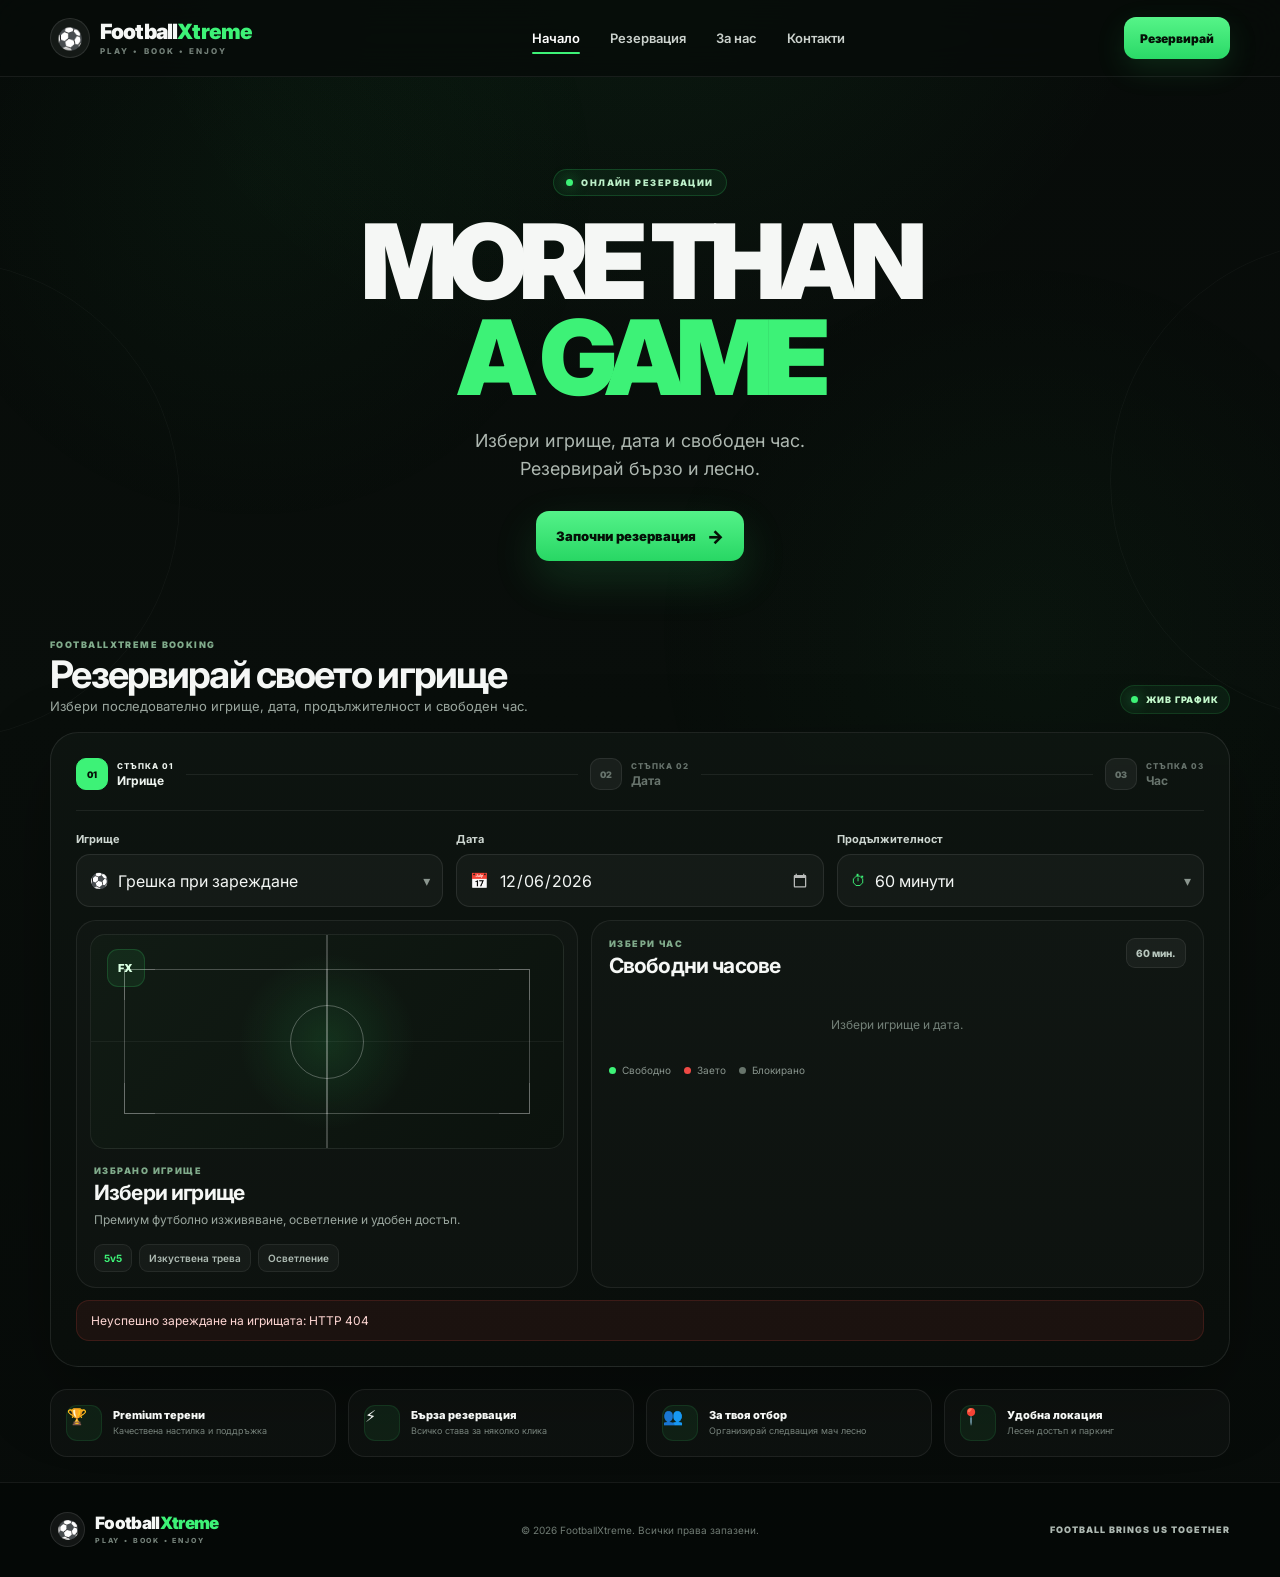
==== commit 2ed5dcd9: "App style fix" ====
--- a/src/main/resources/static/index.html
+++ b/src/main/resources/static/index.html
@@ -1,516 +1,639 @@
 <!DOCTYPE html>
 <html lang="bg">
+
 <head>
     <meta charset="UTF-8">
+
     <meta
             name="viewport"
             content="width=device-width, initial-scale=1.0"
     >
 
     <meta
+            name="theme-color"
+            content="#070b09"
+    >
+
+    <meta
             name="description"
-            content="FootballXtreme – бърза и лесна резервация на футболно игрище."
-    >
-
-    <title>FootballXtreme | Резервирай игрище</title>
-
-    <link rel="stylesheet" href="style.css">
+            content="FootballXtreme — онлайн резервации за футболни игрища."
+    >
+
+    <title>FootballXtreme — Онлайн резервации</title>
+
+    <link
+            rel="preconnect"
+            href="https://fonts.googleapis.com"
+    >
+
+    <link
+            rel="preconnect"
+            href="https://fonts.gstatic.com"
+            crossorigin
+    >
+
+    <link
+            href="https://fonts.googleapis.com/css2?family=Inter:wght@400;500;600;700;800;900&display=swap"
+            rel="stylesheet"
+    >
+
+    <link
+            rel="stylesheet"
+            href="style.css"
+    >
 </head>
 
 <body>
 
+<div class="background-decoration background-decoration-one"></div>
+<div class="background-decoration background-decoration-two"></div>
+
 <header class="site-header">
-    <div class="header-inner">
-
-        <a href="/" class="brand">
-            <span class="brand-ball">⚽</span>
-
-            <span class="brand-text">
-                <strong>FootballXtreme</strong>
-                <small>FOOTBALL PITCH RESERVATION</small>
-            </span>
+
+    <div class="container header-inner">
+
+        <a
+                href="#top"
+                class="brand"
+        >
+            <div class="brand-mark">
+                ⚽
+            </div>
+
+            <div class="brand-copy">
+                <span class="brand-name">
+                    Football<span>Xtreme</span>
+                </span>
+
+                <span class="brand-tagline">
+                    PLAY • BOOK • ENJOY
+                </span>
+            </div>
         </a>
 
-        <div class="header-status">
-            <span class="status-dot"></span>
-            Онлайн резервации
+        <nav class="desktop-nav">
+
+            <a
+                    href="#top"
+                    class="nav-link active"
+            >
+                Начало
+            </a>
+
+            <a
+                    href="#booking"
+                    class="nav-link"
+            >
+                Резервация
+            </a>
+
+            <a
+                    href="#info"
+                    class="nav-link"
+            >
+                За нас
+            </a>
+
+            <a
+                    href="#footer"
+                    class="nav-link"
+            >
+                Контакти
+            </a>
+
+        </nav>
+
+        <a
+                href="#booking"
+                class="header-book-button"
+        >
+            Резервирай
+        </a>
+
+    </div>
+
+</header>
+
+
+<main id="top">
+
+    <section class="hero">
+
+        <div class="container hero-inner">
+
+            <div class="hero-badge">
+                <span class="hero-badge-dot"></span>
+                ОНЛАЙН РЕЗЕРВАЦИИ
+            </div>
+
+            <h1>
+                MORE THAN
+                <span>A GAME</span>
+            </h1>
+
+            <p class="hero-description">
+                Избери игрище, дата и свободен час.
+                <br>
+                Резервирай бързо и лесно.
+            </p>
+
+            <a
+                    href="#booking"
+                    class="hero-button"
+            >
+                Започни резервация
+                <span>→</span>
+            </a>
+
         </div>
 
-    </div>
-</header>
-
-
-<main>
-
-    <!-- =====================================================
-         HERO
-         ===================================================== -->
-
-    <section class="hero">
-
-        <div class="hero-background"></div>
-
-        <div class="hero-content">
-
-            <div class="hero-badge">
-                ⚽ Бърза онлайн резервация
-            </div>
-
-            <h1>
-                Резервирай своето
-                <span>футболно игрище</span>
-            </h1>
-
-            <p>
-                Избери игрище, дата и удобен час.
-                Резервацията отнема само няколко секунди.
-            </p>
-
-            <div class="hero-features">
-
-                <div class="hero-feature">
-                    <span>✓</span>
-                    <span>Виж свободните часове в реално време</span>
-                </div>
-
-                <div class="hero-feature">
-                    <span>✓</span>
-                    <span>Потвърждение веднага</span>
-                </div>
-
-                <div class="hero-feature">
-                    <span>✓</span>
-                    <span>Без излишни стъпки</span>
-                </div>
-
-            </div>
-
-        </div>
-
     </section>
 
 
-    <!-- =====================================================
-         BOOKING
-         ===================================================== -->
-
-    <section class="booking-section">
-
-        <div class="booking-container">
-
-            <div class="booking-header">
+    <section
+            id="booking"
+            class="booking-section"
+    >
+
+        <div class="container">
+
+            <div class="section-intro">
 
                 <div>
-                    <span class="section-eyebrow">
-                        РЕЗЕРВАЦИЯ
+
+                    <span class="section-label">
+                        FOOTBALLXTREME BOOKING
                     </span>
 
                     <h2>
-                        Избери своя час
+                        Резервирай своето игрище
                     </h2>
 
                     <p>
-                        Попълни основните данни и ще видиш
-                        наличните часове за избраното игрище.
+                        Избери последователно игрище, дата,
+                        продължителност и свободен час.
                     </p>
-                </div>
-
-            </div>
-
-
-            <div class="booking-grid">
-
-                <!-- =================================================
-                     LEFT — SELECTION
-                     ================================================= -->
-
-                <div class="booking-card selection-card">
-
-                    <div class="step-header">
-                        <div class="step-number">1</div>
+
+                </div>
+
+                <div class="live-status">
+                    <span></span>
+                    ЖИВ ГРАФИК
+                </div>
+
+            </div>
+
+
+            <div class="booking-card">
+
+                <div class="booking-steps">
+
+                    <div class="booking-step active">
+                        <div class="step-number">01</div>
 
                         <div>
-                            <h3>Избери параметри</h3>
-                            <p>Игрище, дата и продължителност</p>
-                        </div>
-                    </div>
-
-
-                    <div class="form-grid">
-
-                        <!-- PITCH -->
-
-                        <div class="form-group full-width">
-
-                            <label for="pitch">
-                                Игрище
-                            </label>
-
-                            <div class="select-wrapper">
-
-                                <select id="pitch">
-
-                                    <option value="">
-                                        Избери игрище
-                                    </option>
-
-                                </select>
-
-                                <span class="select-icon">
-                                    ↓
+                            <span>СТЪПКА 01</span>
+                            <strong>Игрище</strong>
+                        </div>
+                    </div>
+
+                    <div class="step-line"></div>
+
+                    <div class="booking-step">
+                        <div class="step-number">02</div>
+
+                        <div>
+                            <span>СТЪПКА 02</span>
+                            <strong>Дата</strong>
+                        </div>
+                    </div>
+
+                    <div class="step-line"></div>
+
+                    <div class="booking-step">
+                        <div class="step-number">03</div>
+
+                        <div>
+                            <span>СТЪПКА 03</span>
+                            <strong>Час</strong>
+                        </div>
+                    </div>
+
+                </div>
+
+
+                <div class="controls-grid">
+
+                    <div class="control-group">
+
+                        <label for="pitch">
+                            Игрище
+                        </label>
+
+                        <div class="custom-control">
+
+                            <span class="control-icon">
+                                ⚽
+                            </span>
+
+                            <select id="pitch">
+                                <option value="">
+                                    Избери игрище
+                                </option>
+                            </select>
+
+                            <span class="control-arrow">
+                                ▾
+                            </span>
+
+                        </div>
+
+                    </div>
+
+
+                    <div class="control-group">
+
+                        <label for="date">
+                            Дата
+                        </label>
+
+                        <div class="custom-control">
+
+                            <span class="control-icon">
+                                📅
+                            </span>
+
+                            <input
+                                    type="date"
+                                    id="date"
+                            >
+
+                        </div>
+
+                    </div>
+
+
+                    <div class="control-group">
+
+                        <label for="duration">
+                            Продължителност
+                        </label>
+
+                        <div class="custom-control">
+
+                            <span class="control-icon">
+                                ⏱
+                            </span>
+
+                            <select id="duration">
+
+                                <option value="60">
+                                    60 минути
+                                </option>
+
+                                <option value="90">
+                                    90 минути
+                                </option>
+
+                            </select>
+
+                            <span class="control-arrow">
+                                ▾
+                            </span>
+
+                        </div>
+
+                    </div>
+
+                </div>
+
+
+                <div class="booking-main-grid">
+
+                    <div class="pitch-overview">
+
+                        <div class="pitch-visual">
+
+                            <div class="pitch-visual-grid"></div>
+
+                            <div class="pitch-center-line"></div>
+                            <div class="pitch-center-circle"></div>
+
+                            <div class="pitch-corner top-left"></div>
+                            <div class="pitch-corner top-right"></div>
+                            <div class="pitch-corner bottom-left"></div>
+                            <div class="pitch-corner bottom-right"></div>
+
+                            <div class="pitch-visual-number">
+                                FX
+                            </div>
+
+                        </div>
+
+                        <div class="pitch-overview-copy">
+
+                            <span class="section-label">
+                                ИЗБРАНО ИГРИЩЕ
+                            </span>
+
+                            <h3>
+                                Избери игрище
+                            </h3>
+
+                            <p>
+                                Премиум футболно изживяване,
+                                осветление и удобен достъп.
+                            </p>
+
+                            <div class="feature-row">
+
+                                <span>
+                                    <b>5v5</b>
                                 </span>
 
+                                <span>
+                                    Изкуствена трева
+                                </span>
+
+                                <span>
+                                    Осветление
+                                </span>
+
                             </div>
 
                         </div>
 
-
-                        <!-- DATE -->
-
-                        <div class="form-group">
-
-                            <label for="date">
-                                Дата
-                            </label>
-
-                            <div class="input-wrapper">
-
-                                <span class="input-icon">
-                                    📅
+                    </div>
+
+
+                    <div class="hours-overview">
+
+                        <div class="hours-header">
+
+                            <div>
+
+                                <span class="section-label">
+                                    ИЗБЕРИ ЧАС
                                 </span>
 
-                                <input
-                                        type="date"
-                                        id="date"
-                                >
+                                <h3>
+                                    Свободни часове
+                                </h3>
 
                             </div>
 
-                        </div>
-
-
-                        <!-- DURATION -->
-
-                        <div class="form-group">
-
-                            <label for="duration">
-                                Продължителност
-                            </label>
-
-                            <div class="select-wrapper">
-
-                                <select id="duration">
-
-                                    <option value="60">
-                                        60 минути
-                                    </option>
-
-                                    <option value="90">
-                                        90 минути
-                                    </option>
-
-                                </select>
-
-                                <span class="select-icon">
-                                    ↓
-                                </span>
-
+                            <div class="duration-badge">
+                                60 мин.
                             </div>
 
                         </div>
-
-                    </div>
-
-
-                    <!-- HOURS -->
-
-                    <div class="hours-section">
-
-                        <div class="hours-header">
-
-                            <div>
-                                <h3>
-                                    Налични часове
-                                </h3>
-
-                                <p>
-                                    Избери удобен начален час
-                                </p>
-                            </div>
-
-                            <div class="availability-legend">
-
-                                <span>
-                                    <i class="legend-dot available"></i>
-                                    Свободен
-                                </span>
-
-                                <span>
-                                    <i class="legend-dot busy"></i>
-                                    Зает
-                                </span>
-
-                            </div>
-
-                        </div>
-
 
                         <div
                                 id="hours"
                                 class="hours-grid"
                         >
 
-                            <div class="hours-placeholder">
-                                <div class="placeholder-icon">
-                                    🕐
-                                </div>
-
-                                <strong>
-                                    Избери игрище и дата
-                                </strong>
-
-                                <span>
-                                    Свободните часове ще се покажат тук.
-                                </span>
-                            </div>
-
-                        </div>
-
-                    </div>
-
-                </div>
-
-
-                <!-- =================================================
-                     RIGHT — SUMMARY / FORM
-                     ================================================= -->
-
-                <div class="booking-side">
-
-                    <!-- SUMMARY -->
-
-                    <div class="booking-card summary-card">
-
-                        <div class="step-header">
-
-                            <div class="step-number">
-                                2
-                            </div>
-
-                            <div>
-                                <h3>
-                                    Твоята резервация
-                                </h3>
-
-                                <p>
-                                    Провери избрания час
-                                </p>
-                            </div>
-
-                        </div>
-
-
-                        <div class="summary-empty">
-
-                            <div class="summary-empty-icon">
-                                ⚽
-                            </div>
-
-                            <strong>
-                                Все още няма избран час
-                            </strong>
+                            <p class="hours-placeholder">
+                                Избери игрище и дата.
+                            </p>
+
+                        </div>
+
+                        <div class="legend">
 
                             <span>
-                                Избери свободен час от графика.
-                            </span>
-
-                        </div>
-
-                    </div>
-
-
-                    <!-- CUSTOMER FORM -->
-
-                    <div
-                            id="customerForm"
-                            class="booking-card customer-card hidden"
+                                <i class="legend-dot available"></i>
+                                Свободно
+                            </span>
+
+                            <span>
+                                <i class="legend-dot busy"></i>
+                                Заето
+                            </span>
+
+                            <span>
+                                <i class="legend-dot blocked"></i>
+                                Блокирано
+                            </span>
+
+                        </div>
+
+                    </div>
+
+                </div>
+
+
+                <div
+                        id="summaryCard"
+                        class="summary-card hidden"
+                >
+
+                    <div class="summary-icon">
+                        ✓
+                    </div>
+
+                    <div class="summary-content">
+
+                        <span class="section-label">
+                            ИЗБРАН ЧАС
+                        </span>
+
+                        <div id="summaryText">
+                            Избери свободен час.
+                        </div>
+
+                    </div>
+
+                    <button
+                            type="button"
+                            class="summary-change"
+                            id="summaryChangeButton"
                     >
-
-                        <div class="step-header">
-
-                            <div class="step-number">
-                                3
-                            </div>
-
-                            <div>
-                                <h3>
-                                    Твоите данни
-                                </h3>
-
-                                <p>
-                                    За потвърждение на резервацията
-                                </p>
-                            </div>
-
-                        </div>
-
-
-                        <div
-                                id="selectedTime"
-                                class="selected-time"
-                        >
-                        </div>
-
-
-                        <div class="customer-form-fields">
-
-                            <div class="form-group">
-
-                                <label for="customerName">
-                                    Име
-                                </label>
-
-                                <input
-                                        type="text"
-                                        id="customerName"
-                                        placeholder="Вашето име"
-                                        autocomplete="name"
-                                >
-
-                            </div>
-
-
-                            <div class="form-group">
-
-                                <label for="customerPhone">
-                                    Телефон
-                                </label>
-
-                                <input
-                                        type="tel"
-                                        id="customerPhone"
-                                        placeholder="0888 123 456"
-                                        autocomplete="tel"
-                                >
-
-                            </div>
-
-
-                            <div class="form-group">
-
-                                <label for="customerEmail">
-                                    Email
-                                </label>
-
-                                <input
-                                        type="email"
-                                        id="customerEmail"
-                                        placeholder="you@example.com"
-                                        autocomplete="email"
-                                >
-
-                            </div>
-
-                        </div>
-
-
-                        <button
-                                id="reserveButton"
-                                type="button"
-                                class="reserve-button"
-                        >
-                            <span>⚽</span>
-                            РЕЗЕРВИРАЙ СЕГА
-                        </button>
-
-                        <div class="trust-note">
-                            🔒 Данните ти се използват само за
-                            обработка на резервацията.
-                        </div>
-
-                    </div>
-
-                </div>
-
-            </div>
-
-
-            <!-- MESSAGE -->
-
-            <div
-                    id="message"
-                    class="message"
-            ></div>
+                        Смени
+                    </button>
+
+                </div>
+
+
+                <div
+                        id="customerForm"
+                        class="customer-form hidden"
+                >
+
+                    <div class="customer-form-header">
+
+                        <div>
+
+                            <span class="section-label">
+                                ПОТВЪРЖДЕНИЕ
+                            </span>
+
+                            <h3>
+                                Данни за резервацията
+                            </h3>
+
+                            <p id="selectedTime"></p>
+
+                        </div>
+
+                        <div class="secure-badge">
+                            🔒 Сигурна резервация
+                        </div>
+
+                    </div>
+
+
+                    <div class="customer-grid">
+
+                        <div class="control-group">
+
+                            <label for="customerName">
+                                Име и фамилия
+                            </label>
+
+                            <input
+                                    id="customerName"
+                                    type="text"
+                                    placeholder="Иван Иванов"
+                                    autocomplete="name"
+                            >
+
+                        </div>
+
+
+                        <div class="control-group">
+
+                            <label for="customerPhone">
+                                Телефон
+                            </label>
+
+                            <input
+                                    id="customerPhone"
+                                    type="tel"
+                                    placeholder="+359 ..."
+                                    autocomplete="tel"
+                            >
+
+                        </div>
+
+
+                        <div class="control-group full-width">
+
+                            <label for="customerEmail">
+                                Email
+                            </label>
+
+                            <input
+                                    id="customerEmail"
+                                    type="email"
+                                    placeholder="you@example.com"
+                                    autocomplete="email"
+                            >
+
+                        </div>
+
+                    </div>
+
+
+                    <button
+                            id="reserveButton"
+                            type="button"
+                            class="reserve-button"
+                            onclick="createReservation()"
+                    >
+                        <span>⚽</span>
+                        РЕЗЕРВИРАЙ
+                    </button>
+
+                </div>
+
+
+                <div
+                        id="message"
+                        class="message"
+                ></div>
+
+            </div>
 
         </div>
 
     </section>
 
 
-    <!-- =====================================================
-         INFO
-         ===================================================== -->
-
-    <section class="info-section">
-
-        <div class="info-container">
-
-            <div class="info-item">
-
-                <div class="info-icon">
-                    ⚡
-                </div>
+    <section
+            id="info"
+            class="info-section"
+    >
+
+        <div class="container info-grid">
+
+            <div class="info-card">
+
+                <span class="info-icon">🏆</span>
 
                 <div>
                     <strong>
-                        Бързо резервиране
+                        Premium терени
                     </strong>
 
                     <span>
-                        Избираш час и потвърждаваш.
+                        Качествена настилка и поддръжка
                     </span>
                 </div>
 
             </div>
 
 
-            <div class="info-item">
-
-                <div class="info-icon">
-                    🕐
-                </div>
+            <div class="info-card">
+
+                <span class="info-icon">⚡</span>
 
                 <div>
                     <strong>
-                        Реална наличност
+                        Бърза резервация
                     </strong>
 
                     <span>
-                        Виждаш актуалния график.
+                        Всичко става за няколко клика
                     </span>
                 </div>
 
             </div>
 
 
-            <div class="info-item">
-
-                <div class="info-icon">
-                    📧
-                </div>
+            <div class="info-card">
+
+                <span class="info-icon">👥</span>
 
                 <div>
                     <strong>
-                        Email потвърждение
+                        За твоя отбор
                     </strong>
 
                     <span>
-                        Получаваш данните за резервацията.
+                        Организирай следващия мач лесно
                     </span>
                 </div>
 
             </div>
 
+
+            <div class="info-card">
+
+                <span class="info-icon">📍</span>
+
+                <div>
+                    <strong>
+                        Удобна локация
+                    </strong>
+
+                    <span>
+                        Лесен достъп и паркинг
+                    </span>
+                </div>
+
+            </div>
+
         </div>
 
     </section>
@@ -518,21 +641,42 @@
 </main>
 
 
-<footer class="site-footer">
-
-    <div class="footer-inner">
-
-        <div>
-            <strong>FootballXtreme</strong>
-
-            <span>
-                Football Pitch Reservation
-            </span>
+<footer
+        id="footer"
+        class="site-footer"
+>
+
+    <div class="container footer-inner">
+
+        <div class="brand footer-brand">
+
+            <div class="brand-mark">
+                ⚽
+            </div>
+
+            <div class="brand-copy">
+
+                <span class="brand-name">
+                    Football<span>Xtreme</span>
+                </span>
+
+                <span class="brand-tagline">
+                    PLAY • BOOK • ENJOY
+                </span>
+
+            </div>
+
         </div>
 
-        <span class="footer-copy">
-            © 2026 FootballXtreme
-        </span>
+
+        <div class="footer-center">
+            © 2026 FootballXtreme. Всички права запазени.
+        </div>
+
+
+        <div class="footer-right">
+            FOOTBALL BRINGS US TOGETHER
+        </div>
 
     </div>
 
@@ -541,5 +685,96 @@
 
 <script src="app.js"></script>
 
+<script>
+    document.addEventListener("DOMContentLoaded", () => {
+
+        const duration =
+            document.getElementById("duration");
+
+        const durationBadge =
+            document.querySelector(".duration-badge");
+
+        const summaryCard =
+            document.getElementById("summaryCard");
+
+        const summaryText =
+            document.getElementById("summaryText");
+
+        const summaryChangeButton =
+            document.getElementById("summaryChangeButton");
+
+        const pitch =
+            document.getElementById("pitch");
+
+        const durationObserver = () => {
+
+            if (!duration || !durationBadge) {
+                return;
+            }
+
+            durationBadge.textContent =
+                `${duration.value} мин.`;
+
+        };
+
+        duration?.addEventListener(
+            "change",
+            durationObserver
+        );
+
+        summaryChangeButton?.addEventListener(
+            "click",
+            () => {
+                document
+                    .getElementById("hours")
+                    ?.scrollIntoView({
+                        behavior: "smooth",
+                        block: "center"
+                    });
+            }
+        );
+
+        const originalShowCustomerForm =
+            window.showCustomerForm;
+
+        if (typeof originalShowCustomerForm === "function") {
+
+            window.showCustomerForm = function() {
+
+                originalShowCustomerForm();
+
+                if (
+                    summaryCard &&
+                    summaryText &&
+                    window.selectedStartTime
+                ) {
+
+                    summaryCard.classList.remove(
+                        "hidden"
+                    );
+
+                    summaryText.textContent =
+                        `${window.selectedStartTime}`;
+
+                }
+
+            };
+
+        }
+
+        pitch?.addEventListener(
+            "change",
+            () => {
+                if (!pitch.value && summaryCard) {
+                    summaryCard.classList.add("hidden");
+                }
+            }
+        );
+
+        durationObserver();
+
+    });
+</script>
+
 </body>
-</html>+</html>
--- a/src/main/resources/static/style.css
+++ b/src/main/resources/static/style.css
@@ -1,29 +1,154 @@
-/* =========================================================
-   RESET
-   ========================================================= */
-
-* {
-    box-sizing: border-box;
-}
-
-html {
-    scroll-behavior: smooth;
-}
-
-body {
-    margin: 0;
-    min-height: 100vh;
+:root {
+    --bg: #070b09;
+    --surface: #0c120f;
+    --surface-2: #101813;
+    --surface-3: #151e18;
+    --border: rgba(255, 255, 255, 0.09);
+
+    --text: #f5f7f5;
+    --muted: #9aa69e;
+    --muted-2: #738078;
+
+    --green: #3df277;
+    --green-2: #22d562;
+    --green-soft: rgba(61, 242, 119, 0.1);
+
+    --red: #ef4a45;
+    --red-soft: rgba(239, 74, 69, 0.1);
+
+    --shadow: 0 25px 80px rgba(0, 0, 0, 0.3);
+
+    --radius-xl: 28px;
+    --radius-lg: 20px;
+    --radius-md: 14px;
 
     font-family:
-            Inter,
+            "Inter",
             system-ui,
             -apple-system,
             BlinkMacSystemFont,
             "Segoe UI",
             sans-serif;
-
-    background: #f5f7fa;
-    color: #111827;
+}
+
+* {
+    box-sizing: border-box;
+}
+
+html {
+    scroll-behavior: smooth;
+}
+
+body {
+    margin: 0;
+    min-width: 320px;
+    color: var(--text);
+
+    background:
+            radial-gradient(
+                    circle at 50% -10%,
+                    rgba(61, 242, 119, 0.08),
+                    transparent 34rem
+            ),
+            linear-gradient(
+                    180deg,
+                    #070b09 0%,
+                    #090e0b 45%,
+                    #070b09 100%
+            );
+
+    text-rendering: optimizeLegibility;
+    -webkit-font-smoothing: antialiased;
+}
+
+body::before {
+    content: "";
+    position: fixed;
+    inset: 0;
+
+    pointer-events: none;
+    z-index: -2;
+
+    background:
+            linear-gradient(
+                    90deg,
+                    transparent 49.92%,
+                    rgba(255,255,255,0.018) 50%,
+                    transparent 50.08%
+            ),
+            linear-gradient(
+                    0deg,
+                    transparent 49.92%,
+                    rgba(255,255,255,0.014) 50%,
+                    transparent 50.08%
+            );
+
+    background-size: 80px 80px;
+    opacity: 0.35;
+}
+
+body::after {
+    content: "";
+    position: fixed;
+    inset: 0;
+
+    pointer-events: none;
+    z-index: -1;
+
+    background:
+            radial-gradient(
+                    circle at 20% 20%,
+                    rgba(61,242,119,0.04),
+                    transparent 22rem
+            ),
+            radial-gradient(
+                    circle at 80% 70%,
+                    rgba(61,242,119,0.03),
+                    transparent 24rem
+            );
+}
+
+.background-decoration {
+    position: fixed;
+
+    width: 480px;
+    height: 480px;
+
+    pointer-events: none;
+    z-index: -1;
+
+    border: 1px solid rgba(255,255,255,0.035);
+    border-radius: 50%;
+}
+
+.background-decoration-one {
+    top: 260px;
+    left: -300px;
+}
+
+.background-decoration-two {
+    right: -310px;
+    bottom: 180px;
+}
+
+a {
+    color: inherit;
+    text-decoration: none;
+}
+
+button,
+input,
+select {
+    font: inherit;
+}
+
+button {
+    border: 0;
+}
+
+.container {
+    width: min(1180px, calc(100% - 32px));
+    margin: 0 auto;
 }
 
 
@@ -34,88 +159,159 @@
 .site-header {
     position: sticky;
     top: 0;
-    z-index: 1000;
-
-    background: rgba(10, 15, 25, 0.96);
-    border-bottom: 1px solid #1f2937;
-
-    backdrop-filter: blur(14px);
+
+    z-index: 50;
+
+    border-bottom:
+            1px solid rgba(255,255,255,0.07);
+
+    background:
+            rgba(7, 11, 9, 0.82);
+
+    backdrop-filter:
+            blur(22px);
+    -webkit-backdrop-filter:
+            blur(22px);
 }
 
 .header-inner {
-    width: min(1180px, calc(100% - 40px));
-    min-height: 74px;
-
-    margin: 0 auto;
+    min-height: 76px;
 
     display: flex;
     align-items: center;
     justify-content: space-between;
 
-    gap: 20px;
+    gap: 24px;
 }
 
 .brand {
+    display: inline-flex;
+    align-items: center;
+    gap: 10px;
+}
+
+.brand-mark {
+    width: 40px;
+    height: 40px;
+
+    display: grid;
+    place-items: center;
+
+    border-radius: 50%;
+
+    background:
+            rgba(255,255,255,0.06);
+
+    border:
+            1px solid rgba(255,255,255,0.1);
+
+    font-size: 21px;
+}
+
+.brand-copy {
+    display: flex;
+    flex-direction: column;
+}
+
+.brand-name {
+    font-size: 21px;
+    line-height: 1;
+
+    font-weight: 900;
+    letter-spacing: -0.04em;
+}
+
+.brand-name span {
+    color: var(--green);
+}
+
+.brand-tagline {
+    margin-top: 5px;
+
+    color: var(--muted-2);
+
+    font-size: 8px;
+    line-height: 1;
+
+    font-weight: 800;
+
+    letter-spacing: 0.26em;
+}
+
+.desktop-nav {
     display: flex;
     align-items: center;
-    gap: 12px;
-
-    color: #ffffff;
-    text-decoration: none;
-}
-
-.brand-ball {
-    width: 42px;
-    height: 42px;
-
-    display: grid;
-    place-items: center;
-
-    border-radius: 12px;
-
-    background: #1f2937;
-
-    font-size: 21px;
-}
-
-.brand-text {
-    display: flex;
-    flex-direction: column;
-    gap: 2px;
-}
-
-.brand-text strong {
-    font-size: 20px;
-    font-weight: 800;
-    letter-spacing: -0.4px;
-}
-
-.brand-text small {
-    font-size: 9px;
-    letter-spacing: 1.5px;
-    color: #9ca3af;
-}
-
-.header-status {
-    display: flex;
-    align-items: center;
-    gap: 8px;
-
-    color: #d1d5db;
+    gap: 30px;
+}
+
+.nav-link {
+    position: relative;
+
+    padding: 8px 0;
+
+    color: #cbd2cd;
+
     font-size: 13px;
     font-weight: 600;
-}
-
-.status-dot {
-    width: 8px;
-    height: 8px;
-
-    border-radius: 50%;
-
-    background: #22c55e;
+
+    transition:
+            color 0.18s ease;
+}
+
+.nav-link:hover,
+.nav-link.active {
+    color: #ffffff;
+}
+
+.nav-link::after {
+    content: "";
+
+    position: absolute;
+
+    left: 0;
+    right: 100%;
+    bottom: 0;
+
+    height: 2px;
+
+    border-radius: 999px;
+
+    background: var(--green);
+
+    transition:
+            right 0.18s ease;
+}
+
+.nav-link:hover::after,
+.nav-link.active::after {
+    right: 0;
+}
+
+.header-book-button {
+    display: inline-flex;
+    align-items: center;
+    justify-content: center;
+
+    min-height: 42px;
+
+    padding: 0 16px;
+
+    color: #051007;
+
+    background:
+            linear-gradient(
+                    180deg,
+                    #56f488,
+                    #2ad967
+            );
+
+    border-radius: 12px;
+
+    font-size: 12px;
+    font-weight: 900;
 
     box-shadow:
-            0 0 0 4px rgba(34, 197, 94, 0.1);
+            0 10px 30px rgba(61,242,119,0.13);
 }
 
 
@@ -125,443 +321,711 @@
 
 .hero {
     position: relative;
-    overflow: hidden;
-
-    min-height: 460px;
-
-    display: flex;
-    align-items: center;
-
-    background:
-            linear-gradient(
-                    135deg,
-                    #0b1220 0%,
-                    #172033 52%,
-                    #0b1220 100%
-            );
-}
-
-.hero-background {
-    position: absolute;
-    inset: 0;
-
-    background:
-            radial-gradient(
-                    circle at 78% 30%,
-                    rgba(255, 255, 255, 0.08),
-                    transparent 28%
-            ),
-            radial-gradient(
-                    circle at 15% 80%,
-                    rgba(255, 255, 255, 0.05),
-                    transparent 30%
-            );
-}
-
-.hero-content {
-    position: relative;
-    z-index: 1;
-
-    width: min(1180px, calc(100% - 40px));
-
-    margin: 0 auto;
-
-    padding: 78px 0;
+
+    padding:
+            92px 0
+            78px;
+}
+
+.hero-inner {
+    text-align: center;
 }
 
 .hero-badge {
     display: inline-flex;
     align-items: center;
-
-    padding: 8px 12px;
-
-    border: 1px solid #374151;
+    gap: 8px;
+
+    padding:
+            7px 12px;
+
+    border:
+            1px solid rgba(61,242,119,0.18);
+
     border-radius: 999px;
 
-    background: rgba(17, 24, 39, 0.6);
-
-    color: #d1d5db;
-
+    color: #bcefc9;
+
+    background:
+            rgba(61,242,119,0.06);
+
+    font-size: 9px;
+    font-weight: 900;
+
+    letter-spacing: 0.16em;
+}
+
+.hero-badge-dot {
+    width: 7px;
+    height: 7px;
+
+    border-radius: 50%;
+
+    background: var(--green);
+
+    box-shadow:
+            0 0 14px rgba(61,242,119,0.65);
+}
+
+.hero h1 {
+    max-width: 900px;
+
+    margin:
+            18px auto 0;
+
+    font-size:
+            clamp(52px, 9vw, 104px);
+
+    line-height: 0.92;
+
+    font-weight: 900;
+
+    letter-spacing: -0.075em;
+
+    text-wrap: balance;
+}
+
+.hero h1 span {
+    display: inline-block;
+    color: var(--green);
+}
+
+.hero-description {
+    margin:
+            22px auto 0;
+
+    color: #aeb8b1;
+
+    font-size:
+            clamp(15px, 2vw, 18px);
+
+    line-height: 1.55;
+}
+
+.hero-button {
+    margin-top: 28px;
+
+    display: inline-flex;
+    align-items: center;
+    gap: 11px;
+
+    min-height: 50px;
+
+    padding: 0 20px;
+
+    color: #051007;
+
+    background:
+            linear-gradient(
+                    180deg,
+                    #54f289,
+                    #28d764
+            );
+
+    border-radius: 13px;
+
+    font-size: 13px;
+    font-weight: 900;
+
+    box-shadow:
+            0 18px 45px rgba(61,242,119,0.15);
+
+    transition:
+            transform 0.18s ease,
+            box-shadow 0.18s ease;
+}
+
+.hero-button:hover {
+    transform: translateY(-2px);
+
+    box-shadow:
+            0 22px 55px rgba(61,242,119,0.22);
+}
+
+.hero-button span {
+    font-size: 18px;
+}
+
+
+/* =========================================================
+   BOOKING
+   ========================================================= */
+
+.booking-section {
+    padding-bottom: 22px;
+}
+
+.section-intro {
+    display: flex;
+    justify-content: space-between;
+    align-items: flex-end;
+
+    gap: 20px;
+
+    margin-bottom: 18px;
+}
+
+.section-label {
+    display: block;
+
+    color: #80ab8b;
+
+    font-size: 9px;
+    font-weight: 900;
+
+    letter-spacing: 0.16em;
+}
+
+.section-intro h2 {
+    margin:
+            5px 0 5px;
+
+    font-size:
+            clamp(27px, 4vw, 38px);
+
+    line-height: 1;
+
+    letter-spacing: -0.045em;
+}
+
+.section-intro p {
+    margin: 0;
+
+    color: var(--muted);
+
+    font-size: 13px;
+}
+
+.live-status {
+    display: inline-flex;
+    align-items: center;
+
+    gap: 8px;
+
+    padding:
+            8px 10px;
+
+    color: #c1f7ca;
+
+    background:
+            rgba(61,242,119,0.06);
+
+    border:
+            1px solid rgba(61,242,119,0.13);
+
+    border-radius: 999px;
+
+    font-size: 9px;
+    font-weight: 900;
+
+    letter-spacing: 0.1em;
+}
+
+.live-status span {
+    width: 7px;
+    height: 7px;
+
+    border-radius: 50%;
+
+    background: var(--green);
+
+    box-shadow:
+            0 0 14px rgba(61,242,119,0.7);
+}
+
+.booking-card {
+    padding: 25px;
+
+    border-radius:
+            var(--radius-xl);
+
+    border:
+            1px solid var(--border);
+
+    background:
+            linear-gradient(
+                    180deg,
+                    rgba(14,21,17,0.94),
+                    rgba(9,14,11,0.98)
+            );
+
+    box-shadow:
+            var(--shadow);
+}
+
+.booking-steps {
+    display: flex;
+    align-items: center;
+
+    gap: 12px;
+
+    padding-bottom: 20px;
+
+    border-bottom:
+            1px solid rgba(255,255,255,0.07);
+}
+
+.booking-step {
+    display: flex;
+    align-items: center;
+
+    gap: 9px;
+
+    color: #68746d;
+}
+
+.booking-step.active {
+    color: #eef4ef;
+}
+
+.step-number {
+    width: 32px;
+    height: 32px;
+
+    display: grid;
+    place-items: center;
+
+    border-radius: 10px;
+
+    background:
+            rgba(255,255,255,0.05);
+
+    border:
+            1px solid rgba(255,255,255,0.08);
+
+    font-size: 9px;
+    font-weight: 900;
+}
+
+.booking-step.active .step-number {
+    color: #051007;
+
+    background:
+            var(--green);
+
+    border-color:
+            var(--green);
+}
+
+.booking-step span,
+.booking-step strong {
+    display: block;
+}
+
+.booking-step span {
+    font-size: 8px;
+    font-weight: 800;
+    letter-spacing: 0.12em;
+}
+
+.booking-step strong {
+    margin-top: 2px;
     font-size: 12px;
+}
+
+.step-line {
+    flex: 1;
+
+    height: 1px;
+
+    background:
+            rgba(255,255,255,0.07);
+}
+
+.controls-grid {
+    display: grid;
+
+    grid-template-columns:
+        repeat(3, minmax(0, 1fr));
+
+    gap: 13px;
+
+    margin-top: 21px;
+}
+
+.control-group {
+    min-width: 0;
+}
+
+.control-group label {
+    display: block;
+
+    margin-bottom: 8px;
+
+    color: #cdd6d0;
+
+    font-size: 11px;
     font-weight: 700;
 }
 
-.hero h1 {
-    max-width: 780px;
-
-    margin: 22px 0 18px;
-
-    color: #ffffff;
-
-    font-size: clamp(38px, 5vw, 68px);
-    line-height: 1.02;
-
-    letter-spacing: -2.5px;
-}
-
-.hero h1 span {
-    display: block;
-    color: #d1d5db;
-}
-
-.hero p {
-    max-width: 650px;
-
+.custom-control {
+    position: relative;
+
+    min-height: 53px;
+
+    display: flex;
+    align-items: center;
+
+    gap: 9px;
+
+    padding:
+            0 13px;
+
+    border-radius:
+            var(--radius-md);
+
+    border:
+            1px solid rgba(255,255,255,0.09);
+
+    background:
+            rgba(255,255,255,0.035);
+
+    transition:
+            border-color 0.18s ease,
+            box-shadow 0.18s ease;
+}
+
+.custom-control:focus-within {
+    border-color:
+            rgba(61,242,119,0.5);
+
+    box-shadow:
+            0 0 0 4px rgba(61,242,119,0.06);
+}
+
+.custom-control select,
+.custom-control input {
+    width: 100%;
+
+    border: 0;
+    outline: 0;
+
+    background: transparent;
+
+    color: #f3f6f4;
+
+    min-width: 0;
+}
+
+.custom-control select {
+    appearance: none;
+
+    padding-right: 20px;
+}
+
+.custom-control option {
+    color: #101711;
+}
+
+.custom-control input::-webkit-calendar-picker-indicator {
+    filter: invert(1);
+
+    opacity: 0.7;
+}
+
+.control-icon {
+    flex: 0 0 auto;
+
+    color: var(--green);
+
+    font-size: 15px;
+}
+
+.control-arrow {
+    position: absolute;
+
+    right: 12px;
+
+    pointer-events: none;
+
+    color: #8b968f;
+
+    font-size: 14px;
+}
+
+.booking-main-grid {
+    display: grid;
+
+    grid-template-columns:
+        minmax(0, 0.9fr)
+        minmax(0, 1.1fr);
+
+    gap: 13px;
+
+    margin-top: 13px;
+}
+
+.pitch-overview,
+.hours-overview {
+    min-width: 0;
+
+    padding: 13px;
+
+    border-radius: 20px;
+
+    background:
+            rgba(255,255,255,0.018);
+
+    border:
+            1px solid rgba(255,255,255,0.07);
+}
+
+.pitch-visual {
+    position: relative;
+
+    height: 215px;
+
+    overflow: hidden;
+
+    border-radius: 15px;
+
+    background:
+            radial-gradient(
+                    circle at 50% 50%,
+                    rgba(61,242,119,0.12),
+                    transparent 34%
+            ),
+            linear-gradient(
+                    135deg,
+                    #111b14,
+                    #0b120d
+            );
+
+    border:
+            1px solid rgba(255,255,255,0.08);
+}
+
+.pitch-visual::before {
+    content: "";
+
+    position: absolute;
+
+    left: 7%;
+    right: 7%;
+    top: 16%;
+    bottom: 16%;
+
+    border:
+            1px solid rgba(255,255,255,0.24);
+}
+
+.pitch-visual-grid {
+    position: absolute;
+
+    inset: 0;
+
+    background:
+            linear-gradient(
+                    90deg,
+                    transparent 49.7%,
+                    rgba(255,255,255,0.22) 49.9%,
+                    rgba(255,255,255,0.22) 50.1%,
+                    transparent 50.3%
+            ),
+            linear-gradient(
+                    0deg,
+                    transparent 49.7%,
+                    rgba(255,255,255,0.05) 49.9%,
+                    rgba(255,255,255,0.05) 50.1%,
+                    transparent 50.3%
+            );
+
+    background-size: 100% 100%;
+}
+
+.pitch-center-line {
+    position: absolute;
+
+    left: 50%;
+    top: 16%;
+    bottom: 16%;
+
+    width: 1px;
+
+    background:
+            rgba(255,255,255,0.22);
+
+    transform:
+            translateX(-50%);
+}
+
+.pitch-center-circle {
+    position: absolute;
+
+    width: 74px;
+    height: 74px;
+
+    left: 50%;
+    top: 50%;
+
+    transform:
+            translate(-50%, -50%);
+
+    border:
+            1px solid rgba(255,255,255,0.28);
+
+    border-radius: 50%;
+}
+
+.pitch-corner {
+    position: absolute;
+
+    width: 31px;
+    height: 31px;
+
+    border-color:
+            rgba(255,255,255,0.18);
+
+    border-style: solid;
+}
+
+.pitch-corner.top-left {
+    left: 7%;
+    top: 16%;
+
+    border-width:
+            1px 0 0 1px;
+}
+
+.pitch-corner.top-right {
+    right: 7%;
+    top: 16%;
+
+    border-width:
+            1px 1px 0 0;
+}
+
+.pitch-corner.bottom-left {
+    left: 7%;
+    bottom: 16%;
+
+    border-width:
+            0 0 1px 1px;
+}
+
+.pitch-corner.bottom-right {
+    right: 7%;
+    bottom: 16%;
+
+    border-width:
+            0 1px 1px 0;
+}
+
+.pitch-visual-number {
+    position: absolute;
+
+    left: 16px;
+    top: 14px;
+
+    width: 38px;
+    height: 38px;
+
+    display: grid;
+    place-items: center;
+
+    border-radius: 11px;
+
+    color: #d9ffe2;
+
+    background:
+            rgba(61,242,119,0.08);
+
+    border:
+            1px solid rgba(61,242,119,0.17);
+
+    font-weight: 900;
+    font-size: 11px;
+
+    letter-spacing: 0.08em;
+}
+
+.pitch-overview-copy {
+    padding:
+            16px 4px 2px;
+}
+
+.pitch-overview-copy h3,
+.hours-header h3,
+.customer-form-header h3 {
+    margin:
+            4px 0 6px;
+
+    font-size: 21px;
+
+    letter-spacing: -0.04em;
+}
+
+.pitch-overview-copy p {
     margin: 0;
 
-    color: #9ca3af;
-
-    font-size: 17px;
-    line-height: 1.7;
-}
-
-.hero-features {
+    max-width: 500px;
+
+    color: var(--muted);
+
+    font-size: 12px;
+    line-height: 1.55;
+}
+
+.feature-row {
     display: flex;
     flex-wrap: wrap;
 
-    gap: 18px 28px;
-
-    margin-top: 32px;
-}
-
-.hero-feature {
-    display: flex;
-    align-items: center;
-    gap: 8px;
-
-    color: #d1d5db;
-
-    font-size: 13px;
+    gap: 7px;
+
+    margin-top: 14px;
+}
+
+.feature-row span {
+    padding:
+            7px 9px;
+
+    border-radius: 9px;
+
+    color: #aebbb3;
+
+    background:
+            rgba(255,255,255,0.035);
+
+    border:
+            1px solid rgba(255,255,255,0.07);
+
+    font-size: 10px;
     font-weight: 600;
 }
 
-.hero-feature span:first-child {
-    color: #ffffff;
-    font-weight: 900;
-}
-
-
-/* =========================================================
-   BOOKING SECTION
-   ========================================================= */
-
-.booking-section {
-    padding: 72px 0 80px;
-}
-
-.booking-container {
-    width: min(1180px, calc(100% - 40px));
-    margin: 0 auto;
-}
-
-.booking-header {
-    margin-bottom: 28px;
-}
-
-.section-eyebrow {
-    display: inline-block;
-
-    margin-bottom: 8px;
-
-    color: #6b7280;
-
-    font-size: 11px;
-    font-weight: 800;
-
-    letter-spacing: 1.8px;
-}
-
-.booking-header h2 {
-    margin: 0;
-
-    color: #111827;
-
-    font-size: 34px;
-    letter-spacing: -1px;
-}
-
-.booking-header p {
-    max-width: 650px;
-
-    margin: 9px 0 0;
-
-    color: #6b7280;
-
-    font-size: 15px;
-    line-height: 1.6;
-}
-
-.booking-grid {
-    display: grid;
-
-    grid-template-columns:
-        minmax(0, 1.55fr)
-        minmax(320px, 0.8fr);
-
-    gap: 22px;
-
-    align-items: start;
-}
-
-.booking-side {
-    display: flex;
-    flex-direction: column;
-    gap: 22px;
-}
-
-.booking-card {
-    background: #ffffff;
-
-    border: 1px solid #e5e7eb;
-    border-radius: 18px;
-
-    box-shadow:
-            0 12px 35px rgba(17, 24, 39, 0.06);
-}
-
-.selection-card,
-.summary-card,
-.customer-card {
-    padding: 26px;
-}
-
-
-/* =========================================================
-   STEP HEADER
-   ========================================================= */
-
-.step-header {
-    display: flex;
-    align-items: center;
-
-    gap: 12px;
-
-    margin-bottom: 24px;
-}
-
-.step-number {
-    width: 36px;
-    height: 36px;
-
-    flex: 0 0 36px;
-
-    display: grid;
-    place-items: center;
-
-    border-radius: 11px;
-
-    background: #111827;
-    color: #ffffff;
-
-    font-size: 14px;
-    font-weight: 800;
-}
-
-.step-header h3 {
-    margin: 0 0 3px;
-
-    color: #111827;
-
-    font-size: 17px;
-}
-
-.step-header p {
-    margin: 0;
-
-    color: #6b7280;
-
-    font-size: 12px;
-}
-
-
-/* =========================================================
-   FORM
-   ========================================================= */
-
-.form-grid {
-    display: grid;
-
-    grid-template-columns:
-        repeat(2, minmax(0, 1fr));
-
-    gap: 18px;
-}
-
-.full-width {
-    grid-column: 1 / -1;
-}
-
-.form-group {
-    display: flex;
-    flex-direction: column;
-
-    gap: 8px;
-}
-
-.form-group label {
-    color: #374151;
-
-    font-size: 13px;
-    font-weight: 700;
-}
-
-.form-group input,
-.form-group select {
-    width: 100%;
-    height: 50px;
-
-    padding: 0 14px;
-
-    border: 1px solid #d1d5db;
-    border-radius: 11px;
-
-    background: #ffffff;
-    color: #111827;
-
-    font-family: inherit;
-    font-size: 14px;
-
-    outline: none;
-
-    transition:
-            border-color 0.2s ease,
-            box-shadow 0.2s ease,
-            background 0.2s ease;
-}
-
-.form-group input:hover,
-.form-group select:hover {
-    border-color: #9ca3af;
-}
-
-.form-group input:focus,
-.form-group select:focus {
-    border-color: #6b7280;
-
-    box-shadow:
-            0 0 0 4px rgba(107, 114, 128, 0.1);
-}
-
-.form-group input::placeholder {
-    color: #9ca3af;
-}
-
-.select-wrapper,
-.input-wrapper {
-    position: relative;
-}
-
-.select-wrapper select {
-    appearance: none;
-
-    padding-right: 40px;
-}
-
-.select-icon {
-    position: absolute;
-
-    right: 15px;
-    top: 50%;
-
-    transform: translateY(-50%);
-
-    color: #6b7280;
-
-    pointer-events: none;
-
-    font-size: 13px;
-}
-
-.input-icon {
-    position: absolute;
-
-    left: 14px;
-    top: 50%;
-
-    transform: translateY(-50%);
-
-    font-size: 15px;
-
-    pointer-events: none;
-}
-
-.input-wrapper input {
-    padding-left: 42px;
-}
-
-
-/* =========================================================
-   HOURS
-   ========================================================= */
-
-.hours-section {
-    margin-top: 30px;
-
-    padding-top: 26px;
-
-    border-top: 1px solid #eef0f3;
+.feature-row b {
+    color: var(--green);
+}
+
+.hours-overview {
+    padding: 17px;
 }
 
 .hours-header {
     display: flex;
-    align-items: flex-end;
+
+    align-items: flex-start;
     justify-content: space-between;
 
-    gap: 20px;
-
-    margin-bottom: 16px;
-}
-
-.hours-header h3 {
-    margin: 0 0 3px;
-
-    color: #111827;
-
-    font-size: 16px;
-}
-
-.hours-header p {
-    margin: 0;
-
-    color: #6b7280;
-
-    font-size: 12px;
-}
-
-.availability-legend {
-    display: flex;
-    align-items: center;
-    gap: 13px;
-
-    flex-wrap: wrap;
-
-    color: #6b7280;
-
-    font-size: 11px;
-    font-weight: 600;
-}
-
-.availability-legend span {
-    display: flex;
-    align-items: center;
-    gap: 5px;
-}
-
-.legend-dot {
-    width: 7px;
-    height: 7px;
-
-    border-radius: 50%;
-
-    display: inline-block;
-}
-
-.legend-dot.available {
-    background: #22c55e;
-}
-
-.legend-dot.busy {
-    background: #ef4444;
+    gap: 16px;
+}
+
+.duration-badge {
+    padding:
+            8px 9px;
+
+    color: #b9c8bf;
+
+    background:
+            rgba(255,255,255,0.045);
+
+    border:
+            1px solid rgba(255,255,255,0.08);
+
+    border-radius: 9px;
+
+    font-size: 10px;
+    font-weight: 800;
 }
 
 .hours-grid {
@@ -570,325 +1034,444 @@
     grid-template-columns:
         repeat(4, minmax(0, 1fr));
 
-    gap: 10px;
-}
-
-.hours-grid .hour-button {
-    width: 100%;
-    min-height: 54px;
-
-    border-radius: 11px;
-
-    font-family: inherit;
-
-    font-size: 14px;
-    font-weight: 800;
-
-    cursor: pointer;
-
-    transition:
-            transform 0.15s ease,
-            box-shadow 0.15s ease,
-            border-color 0.15s ease,
-            background 0.15s ease;
-}
-
-.hour-button.available {
-    border: 1px solid #bbf7d0;
-
-    background: #f0fdf4;
-    color: #166534;
-}
-
-.hour-button.available:hover {
-    border-color: #4ade80;
-
-    background: #dcfce7;
-
-    transform: translateY(-1px);
-
-    box-shadow:
-            0 7px 18px rgba(22, 101, 52, 0.08);
-}
-
-.hour-button.selected {
-    border-color: #111827;
-
-    background: #111827;
-    color: #ffffff;
-
-    box-shadow:
-            0 8px 20px rgba(17, 24, 39, 0.18);
-}
-
-.hour-button.busy {
-    border: 1px solid #fecaca;
-
-    background: #fef2f2;
-    color: #b91c1c;
-
-    cursor: not-allowed;
-}
-
-.hour-button.blocked {
-    border: 1px solid #e5e7eb;
-
-    background: #f3f4f6;
-    color: #9ca3af;
-
-    cursor: not-allowed;
-}
-
-.hour-button.past {
-    border: 1px solid #e5e7eb;
-
-    background: #f9fafb;
-    color: #9ca3af;
-
-    cursor: not-allowed;
-
-    opacity: 0.65;
+    gap: 9px;
+
+    margin-top: 15px;
 }
 
 .hours-placeholder {
     grid-column: 1 / -1;
 
-    min-height: 180px;
+    margin: 18px 0;
+
+    color: var(--muted-2);
+
+    text-align: center;
+
+    font-size: 12px;
+}
+
+.hour-button {
+    min-height: 61px;
+
+    padding:
+            8px 5px;
 
     display: flex;
     flex-direction: column;
     align-items: center;
     justify-content: center;
 
-    gap: 8px;
-
-    padding: 30px;
-
-    border: 1px dashed #d1d5db;
-    border-radius: 14px;
-
-    background: #f9fafb;
-
-    text-align: center;
-}
-
-.placeholder-icon {
-    width: 44px;
-    height: 44px;
+    gap: 3px;
+
+    color: #fff;
+
+    border-radius: 12px;
+
+    cursor: pointer;
+
+    transition:
+            transform 0.16s ease,
+            box-shadow 0.16s ease,
+            border-color 0.16s ease,
+            background 0.16s ease;
+}
+
+.hour-button span {
+    font-size: 14px;
+    font-weight: 900;
+}
+
+.hour-button small {
+    font-size: 8px;
+    opacity: 0.78;
+}
+
+.hour-button.available {
+    background:
+            rgba(61,242,119,0.1);
+
+    border:
+            1px solid rgba(61,242,119,0.24);
+}
+
+.hour-button.available:hover {
+    transform:
+            translateY(-2px);
+
+    background:
+            rgba(61,242,119,0.18);
+
+    border-color:
+            rgba(61,242,119,0.48);
+
+    box-shadow:
+            0 12px 28px rgba(61,242,119,0.09);
+}
+
+.hour-button.selected {
+    color: #051007;
+
+    background:
+            linear-gradient(
+                    180deg,
+                    #5bf68c,
+                    #2ad967
+            );
+
+    border-color:
+            transparent;
+
+    box-shadow:
+            0 13px 30px rgba(61,242,119,0.2);
+}
+
+.hour-button.busy {
+    cursor: not-allowed;
+
+    color: #ffd8d5;
+
+    background:
+            var(--red-soft);
+
+    border:
+            1px solid rgba(239,74,69,0.25);
+}
+
+.hour-button.blocked,
+.hour-button.past {
+    cursor: not-allowed;
+
+    color: #6f7b73;
+
+    background:
+            rgba(255,255,255,0.022);
+
+    border:
+            1px solid rgba(255,255,255,0.05);
+}
+
+.legend {
+    display: flex;
+    flex-wrap: wrap;
+
+    gap: 13px;
+
+    margin-top: 14px;
+
+    color: #89958e;
+
+    font-size: 10px;
+}
+
+.legend span {
+    display: inline-flex;
+    align-items: center;
+
+    gap: 6px;
+}
+
+.legend-dot {
+    width: 7px;
+    height: 7px;
+
+    display: inline-block;
+
+    border-radius: 50%;
+}
+
+.legend-dot.available {
+    background: var(--green);
+}
+
+.legend-dot.busy {
+    background: var(--red);
+}
+
+.legend-dot.blocked {
+    background: #67746b;
+}
+
+
+/* =========================================================
+   SUMMARY + FORM
+   ========================================================= */
+
+.summary-card {
+    margin-top: 13px;
+
+    padding:
+            14px 16px;
+
+    display: flex;
+    align-items: center;
+
+    gap: 12px;
+
+    border-radius: 15px;
+
+    background:
+            linear-gradient(
+                    90deg,
+                    rgba(61,242,119,0.08),
+                    rgba(61,242,119,0.025)
+            );
+
+    border:
+            1px solid rgba(61,242,119,0.13);
+}
+
+.hidden {
+    display: none !important;
+}
+
+.summary-icon {
+    width: 35px;
+    height: 35px;
+
+    flex: 0 0 auto;
 
     display: grid;
     place-items: center;
 
-    border-radius: 12px;
-
-    background: #ffffff;
-
-    border: 1px solid #e5e7eb;
-
-    font-size: 20px;
-
-    margin-bottom: 5px;
-}
-
-.hours-placeholder strong {
-    color: #374151;
+    border-radius: 11px;
+
+    color: #051007;
+
+    background:
+            var(--green);
+
     font-size: 14px;
-}
-
-.hours-placeholder span {
-    color: #9ca3af;
-    font-size: 12px;
-}
-
-
-/* =========================================================
-   SUMMARY
-   ========================================================= */
-
-.summary-empty {
-    min-height: 220px;
-
+    font-weight: 900;
+}
+
+.summary-content {
+    flex: 1;
+}
+
+.summary-content #summaryText {
+    margin-top: 3px;
+
+    font-size: 15px;
+    font-weight: 850;
+}
+
+.summary-change {
+    padding:
+            8px 11px;
+
+    color: #d0ded4;
+
+    background:
+            rgba(255,255,255,0.045);
+
+    border:
+            1px solid rgba(255,255,255,0.08);
+
+    border-radius: 9px;
+
+    cursor: pointer;
+
+    font-size: 10px;
+    font-weight: 800;
+}
+
+.customer-form {
+    margin-top: 13px;
+
+    padding:
+            22px;
+
+    border-radius: 20px;
+
+    border:
+            1px solid rgba(255,255,255,0.08);
+
+    background:
+            rgba(255,255,255,0.025);
+}
+
+.customer-form-header {
     display: flex;
-    flex-direction: column;
-    align-items: center;
-    justify-content: center;
-
-    gap: 8px;
-
-    padding: 28px;
-
-    border: 1px dashed #d1d5db;
-    border-radius: 14px;
-
-    background: #f9fafb;
-
-    text-align: center;
-}
-
-.summary-empty-icon {
-    width: 54px;
-    height: 54px;
-
-    display: grid;
-    place-items: center;
-
-    margin-bottom: 4px;
-
-    border: 1px solid #e5e7eb;
-    border-radius: 14px;
-
-    background: #ffffff;
-
-    font-size: 23px;
-}
-
-.summary-empty strong {
-    color: #374151;
-    font-size: 14px;
-}
-
-.summary-empty span {
-    max-width: 230px;
-
-    color: #9ca3af;
+    align-items: flex-start;
+    justify-content: space-between;
+
+    gap: 16px;
+}
+
+.customer-form-header p {
+    margin: 0;
+
+    color: #b0bbb4;
+
     font-size: 12px;
     line-height: 1.5;
 }
 
-
-/* =========================================================
-   CUSTOMER FORM
-   ========================================================= */
-
-.hidden {
-    display: none !important;
-}
-
-.selected-time {
-    padding: 15px 16px;
-
-    margin-bottom: 20px;
-
-    border-radius: 12px;
-
-    background: #f3f4f6;
-
-    border: 1px solid #e5e7eb;
-
-    color: #374151;
-
-    font-size: 13px;
-    line-height: 1.65;
-}
-
-.selected-time strong {
-    color: #111827;
-
-    font-size: 16px;
-}
-
-.customer-form-fields {
-    display: flex;
-    flex-direction: column;
-
-    gap: 16px;
+.secure-badge {
+    padding:
+            8px 10px;
+
+    color: #b4dfbe;
+
+    background:
+            rgba(61,242,119,0.05);
+
+    border:
+            1px solid rgba(61,242,119,0.11);
+
+    border-radius: 10px;
+
+    font-size: 9px;
+    font-weight: 800;
+
+    white-space: nowrap;
+}
+
+.customer-grid {
+    display: grid;
+
+    grid-template-columns:
+        repeat(2, minmax(0, 1fr));
+
+    gap: 13px;
+
+    margin-top: 18px;
+}
+
+.customer-grid .full-width {
+    grid-column: 1 / -1;
+}
+
+.customer-grid input {
+    width: 100%;
+
+    min-height: 52px;
+
+    padding:
+            0 13px;
+
+    color: #f5f7f5;
+
+    background:
+            rgba(255,255,255,0.035);
+
+    border:
+            1px solid rgba(255,255,255,0.08);
+
+    border-radius: 13px;
+
+    outline: 0;
+
+    transition:
+            border-color 0.18s ease,
+            box-shadow 0.18s ease;
+}
+
+.customer-grid input::placeholder {
+    color: #68746d;
+}
+
+.customer-grid input:focus {
+    border-color:
+            rgba(61,242,119,0.48);
+
+    box-shadow:
+            0 0 0 4px rgba(61,242,119,0.05);
 }
 
 .reserve-button {
     width: 100%;
-    min-height: 54px;
+
+    min-height: 56px;
+
+    margin-top: 17px;
 
     display: flex;
     align-items: center;
     justify-content: center;
 
-    gap: 9px;
-
-    margin-top: 22px;
-
-    border: 0;
-    border-radius: 11px;
-
-    background: #111827;
-    color: #ffffff;
-
-    font-family: inherit;
-
-    font-size: 14px;
-    font-weight: 800;
+    gap: 8px;
+
+    color: #051007;
+
+    background:
+            linear-gradient(
+                    180deg,
+                    #58f58b,
+                    #2bd969
+            );
+
+    border-radius: 14px;
+
+    font-size: 13px;
+    font-weight: 950;
 
     cursor: pointer;
 
+    box-shadow:
+            0 15px 35px rgba(61,242,119,0.14);
+
     transition:
-            transform 0.15s ease,
-            background 0.15s ease,
-            opacity 0.15s ease;
+            transform 0.17s ease,
+            box-shadow 0.17s ease,
+            opacity 0.17s ease;
 }
 
 .reserve-button:hover {
-    background: #1f2937;
-
-    transform: translateY(-1px);
-}
-
-.reserve-button:active {
-    transform: translateY(0);
+    transform:
+            translateY(-2px);
+
+    box-shadow:
+            0 20px 45px rgba(61,242,119,0.2);
 }
 
 .reserve-button:disabled {
-    opacity: 0.55;
-    cursor: not-allowed;
-
-    transform: none;
-}
-
-.trust-note {
-    margin-top: 13px;
-
-    text-align: center;
-
-    color: #9ca3af;
-
-    font-size: 10px;
-    line-height: 1.5;
-}
-
-
-/* =========================================================
-   MESSAGE
-   ========================================================= */
+    opacity: 0.62;
+    cursor: wait;
+}
 
 .message {
+    margin-top: 12px;
+
+    min-height: 0;
+
+    display: flex;
+    align-items: center;
+    justify-content: space-between;
+
+    gap: 12px;
+
+    padding:
+            12px 14px;
+
+    border-radius: 13px;
+
+    font-size: 12px;
+}
+
+.message:empty {
     display: none;
-
-    margin-top: 20px;
-
-    padding: 15px 17px;
-
-    border-radius: 12px;
-
-    font-size: 14px;
-    font-weight: 600;
 }
 
 .message.success {
-    display: block;
-
-    color: #166534;
-
-    background: #f0fdf4;
-
-    border: 1px solid #bbf7d0;
+    color: #d3ffdc;
+
+    background:
+            rgba(61,242,119,0.08);
+
+    border:
+            1px solid rgba(61,242,119,0.16);
 }
 
 .message.error {
-    display: block;
-
-    color: #b91c1c;
-
-    background: #fef2f2;
-
-    border: 1px solid #fecaca;
+    color: #ffd7d4;
+
+    background:
+            rgba(239,74,69,0.08);
+
+    border:
+            1px solid rgba(239,74,69,0.16);
 }
 
 
@@ -897,66 +1480,76 @@
    ========================================================= */
 
 .info-section {
-    padding: 0 0 70px;
-}
-
-.info-container {
-    width: min(1180px, calc(100% - 40px));
-
-    margin: 0 auto;
-
+    padding:
+            0 0 25px;
+}
+
+.info-grid {
     display: grid;
 
     grid-template-columns:
-        repeat(3, minmax(0, 1fr));
-
-    gap: 14px;
-}
-
-.info-item {
+        repeat(4, minmax(0, 1fr));
+
+    gap: 12px;
+}
+
+.info-card {
+    min-width: 0;
+
+    padding:
+            15px;
+
     display: flex;
     align-items: center;
 
-    gap: 13px;
-
-    padding: 17px 18px;
-
-    border: 1px solid #e5e7eb;
-    border-radius: 14px;
-
-    background: #ffffff;
+    gap: 11px;
+
+    border-radius: 17px;
+
+    background:
+            rgba(255,255,255,0.025);
+
+    border:
+            1px solid rgba(255,255,255,0.07);
 }
 
 .info-icon {
-    width: 40px;
-    height: 40px;
-
-    flex: 0 0 40px;
+    width: 36px;
+    height: 36px;
+
+    flex: 0 0 auto;
 
     display: grid;
     place-items: center;
 
     border-radius: 11px;
 
-    background: #f3f4f6;
-
-    font-size: 18px;
-}
-
-.info-item div:last-child {
-    display: flex;
-    flex-direction: column;
-    gap: 3px;
-}
-
-.info-item strong {
-    color: #111827;
-    font-size: 13px;
-}
-
-.info-item span {
-    color: #6b7280;
+    background:
+            rgba(61,242,119,0.07);
+
+    border:
+            1px solid rgba(61,242,119,0.1);
+
+    font-size: 16px;
+}
+
+.info-card strong,
+.info-card span {
+    display: block;
+}
+
+.info-card strong {
     font-size: 11px;
+    font-weight: 850;
+}
+
+.info-card span:last-child {
+    margin-top: 3px;
+
+    color: #77837c;
+
+    font-size: 9px;
+    line-height: 1.35;
 }
 
 
@@ -965,67 +1558,205 @@
    ========================================================= */
 
 .site-footer {
-    background: #0b1220;
-
-    border-top: 1px solid #1f2937;
+    border-top:
+            1px solid rgba(255,255,255,0.07);
+
+    background:
+            rgba(5,8,6,0.72);
 }
 
 .footer-inner {
-    width: min(1180px, calc(100% - 40px));
-
-    min-height: 90px;
-
-    margin: 0 auto;
-
-    display: flex;
+    min-height: 94px;
+
+    display: grid;
+
+    grid-template-columns:
+        1fr auto 1fr;
+
     align-items: center;
-    justify-content: space-between;
 
     gap: 20px;
 }
 
-.footer-inner > div {
-    display: flex;
-    flex-direction: column;
-
-    gap: 3px;
-}
-
-.footer-inner strong {
-    color: #ffffff;
-
-    font-size: 15px;
-}
-
-.footer-inner span {
-    color: #6b7280;
+.footer-brand .brand-mark {
+    width: 35px;
+    height: 35px;
+    font-size: 18px;
+}
+
+.footer-brand .brand-name {
+    font-size: 17px;
+}
+
+.footer-brand .brand-tagline {
+    font-size: 7px;
+}
+
+.footer-center {
+    color: #707c74;
 
     font-size: 10px;
-}
-
-.footer-copy {
-    color: #6b7280;
-    font-size: 11px;
+
+    text-align: center;
+}
+
+.footer-right {
+    justify-self: end;
+
+    color: #adb8b1;
+
+    font-size: 9px;
+
+    font-weight: 900;
+
+    letter-spacing: 0.11em;
 }
 
 
 /* =========================================================
-   RESPONSIVE
+   TABLET
    ========================================================= */
 
-@media (max-width: 950px) {
-
-    .booking-grid {
-        grid-template-columns: 1fr;
-    }
-
-    .booking-side {
-        display: grid;
-
+@media (max-width: 920px) {
+
+    .desktop-nav {
+        gap: 18px;
+    }
+
+    .booking-main-grid {
+        grid-template-columns:
+            1fr;
+    }
+
+    .info-grid {
         grid-template-columns:
             repeat(2, minmax(0, 1fr));
-
-        align-items: start;
+    }
+
+    .footer-inner {
+        grid-template-columns:
+            1fr;
+
+        justify-items: center;
+
+        padding:
+                22px 0;
+    }
+
+    .footer-right {
+        justify-self: center;
+    }
+}
+
+
+/* =========================================================
+   MOBILE
+   ========================================================= */
+
+@media (max-width: 700px) {
+
+    .container {
+        width: min(
+                100% - 20px,
+                620px
+        );
+    }
+
+    .header-inner {
+        min-height: 67px;
+    }
+
+    .desktop-nav {
+        display: none;
+    }
+
+    .header-book-button {
+        min-height: 39px;
+        padding: 0 12px;
+
+        font-size: 10px;
+    }
+
+    .brand-mark {
+        width: 36px;
+        height: 36px;
+
+        font-size: 18px;
+    }
+
+    .brand-name {
+        font-size: 18px;
+    }
+
+    .brand-tagline {
+        font-size: 7px;
+    }
+
+    .hero {
+        padding:
+                62px 0
+                42px;
+    }
+
+    .hero h1 {
+        font-size:
+                clamp(
+                        43px,
+                        14vw,
+                        70px
+                );
+    }
+
+    .hero-description {
+        font-size: 14px;
+    }
+
+    .section-intro {
+        align-items: flex-start;
+
+        flex-direction: column;
+    }
+
+    .booking-card {
+        padding:
+                15px;
+
+        border-radius:
+                21px;
+    }
+
+    .booking-steps {
+        gap: 8px;
+        padding-bottom: 16px;
+    }
+
+    .booking-step span {
+        display: none;
+    }
+
+    .booking-step strong {
+        font-size: 10px;
+    }
+
+    .step-number {
+        width: 29px;
+        height: 29px;
+
+        border-radius: 9px;
+
+        font-size: 8px;
+    }
+
+    .controls-grid {
+        grid-template-columns: 1fr;
+    }
+
+    .pitch-visual {
+        height: 190px;
+    }
+
+    .hours-overview {
+        padding: 14px;
     }
 
     .hours-grid {
@@ -1033,81 +1764,78 @@
             repeat(3, minmax(0, 1fr));
     }
 
-    .info-container {
+    .hour-button {
+        min-height: 59px;
+    }
+
+    .hour-button span {
+        font-size: 13px;
+    }
+
+    .customer-form {
+        padding: 16px;
+        border-radius: 18px;
+    }
+
+    .customer-form-header {
+        flex-direction: column;
+    }
+
+    .customer-grid {
         grid-template-columns: 1fr;
     }
-}
-
-
-@media (max-width: 700px) {
-
-    .header-inner {
-        width: min(100% - 28px, 1180px);
-
-        min-height: 66px;
-    }
-
-    .header-status {
+
+    .customer-grid .full-width {
+        grid-column: auto;
+    }
+
+    .info-grid {
+        grid-template-columns: 1fr;
+    }
+
+    .footer-center {
+        order: 3;
+    }
+}
+
+
+/* =========================================================
+   SMALL PHONE
+   ========================================================= */
+
+@media (max-width: 430px) {
+
+    .header-book-button {
         display: none;
     }
 
-    .brand-text strong {
-        font-size: 18px;
-    }
-
-    .brand-text small {
-        display: none;
-    }
-
-    .hero-content {
-        width: min(100% - 28px, 1180px);
-
-        padding: 60px 0;
-    }
-
     .hero {
-        min-height: 420px;
+        padding-top: 54px;
+    }
+
+    .hero-badge {
+        font-size: 8px;
+        letter-spacing: 0.11em;
     }
 
     .hero h1 {
         font-size: 42px;
-        letter-spacing: -1.8px;
-    }
-
-    .hero p {
-        font-size: 15px;
-    }
-
-    .hero-features {
-        flex-direction: column;
-        gap: 11px;
-    }
-
-    .booking-section {
-        padding: 45px 0 60px;
-    }
-
-    .booking-container,
-    .info-container,
-    .footer-inner {
-        width: min(100% - 28px, 1180px);
-    }
-
-    .booking-header h2 {
-        font-size: 28px;
-    }
-
-    .booking-side {
-        display: flex;
-        flex-direction: column;
-    }
-
-    .form-grid {
-        grid-template-columns: 1fr;
-    }
-
-    .full-width {
-        grid-column: auto;
+    }
+
+    .hero-description br {
+        display: none;
+    }
+
+    .booking-step {
+        gap: 6px;
+    }
+
+    .booking-step strong {
+        font-size: 9px;
+    }
+
+    .step-line {
+        min-width: 12px;
     }
 
     .hours-grid {
@@ -1115,48 +1843,20 @@
             repeat(2, minmax(0, 1fr));
     }
 
-    .selection-card,
-    .summary-card,
-    .customer-card {
-        padding: 20px;
-    }
-
-    .hours-header {
-        flex-direction: column;
+    .summary-card {
         align-items: flex-start;
     }
 
-    .footer-inner {
-        flex-direction: column;
-        justify-content: center;
-
-        padding: 20px 0;
-    }
-
-    .footer-copy {
-        align-self: flex-start;
-    }
-}
-
-
-@media (max-width: 430px) {
-
-    .hero h1 {
-        font-size: 36px;
-    }
-
-    .hours-grid {
-        grid-template-columns: 1fr 1fr;
-        gap: 8px;
-    }
-
-    .hours-grid .hour-button {
-        min-height: 50px;
-        font-size: 13px;
-    }
-
-    .brand-ball {
-        width: 38px;
-        height: 38px;
-    }
-}+    .summary-change {
+        align-self: center;
+    }
+
+    .secure-badge {
+        white-space: normal;
+    }
+
+    .footer-right {
+        text-align: center;
+        line-height: 1.5;
+    }
+}
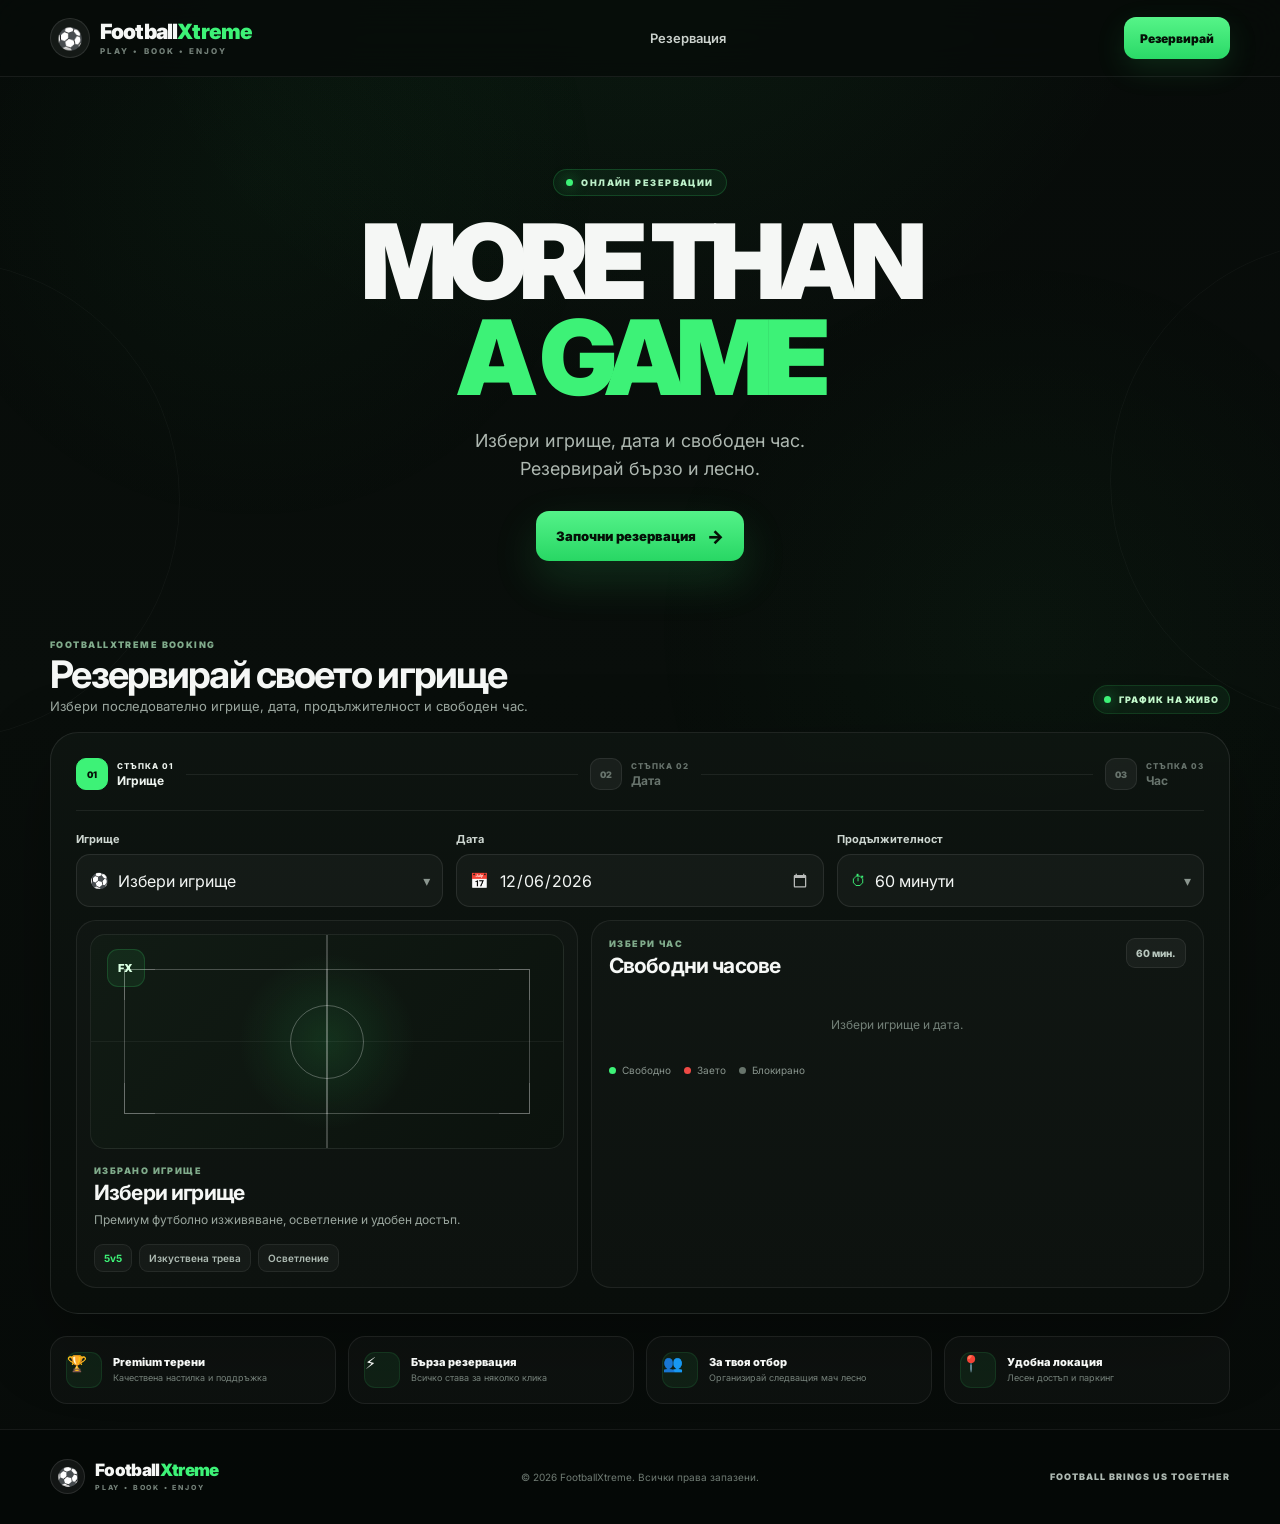
==== commit 13ef8176: "App style fix" ====
--- a/src/main/resources/static/index.html
+++ b/src/main/resources/static/index.html
@@ -73,32 +73,13 @@
 
         <nav class="desktop-nav">
 
-            <a
-                    href="#top"
-                    class="nav-link active"
-            >
-                Начало
-            </a>
+
 
             <a
                     href="#booking"
                     class="nav-link"
             >
                 Резервация
-            </a>
-
-            <a
-                    href="#info"
-                    class="nav-link"
-            >
-                За нас
-            </a>
-
-            <a
-                    href="#footer"
-                    class="nav-link"
-            >
-                Контакти
             </a>
 
         </nav>
@@ -178,7 +159,7 @@
 
                 <div class="live-status">
                     <span></span>
-                    ЖИВ ГРАФИК
+                    ГРАФИК НА ЖИВО
                 </div>
 
             </div>
@@ -494,7 +475,7 @@
                             <input
                                     id="customerName"
                                     type="text"
-                                    placeholder="Иван Иванов"
+                                    placeholder="full name"
                                     autocomplete="name"
                             >
 
@@ -526,7 +507,6 @@
                             <input
                                     id="customerEmail"
                                     type="email"
-                                    placeholder="you@example.com"
                                     autocomplete="email"
                             >
 
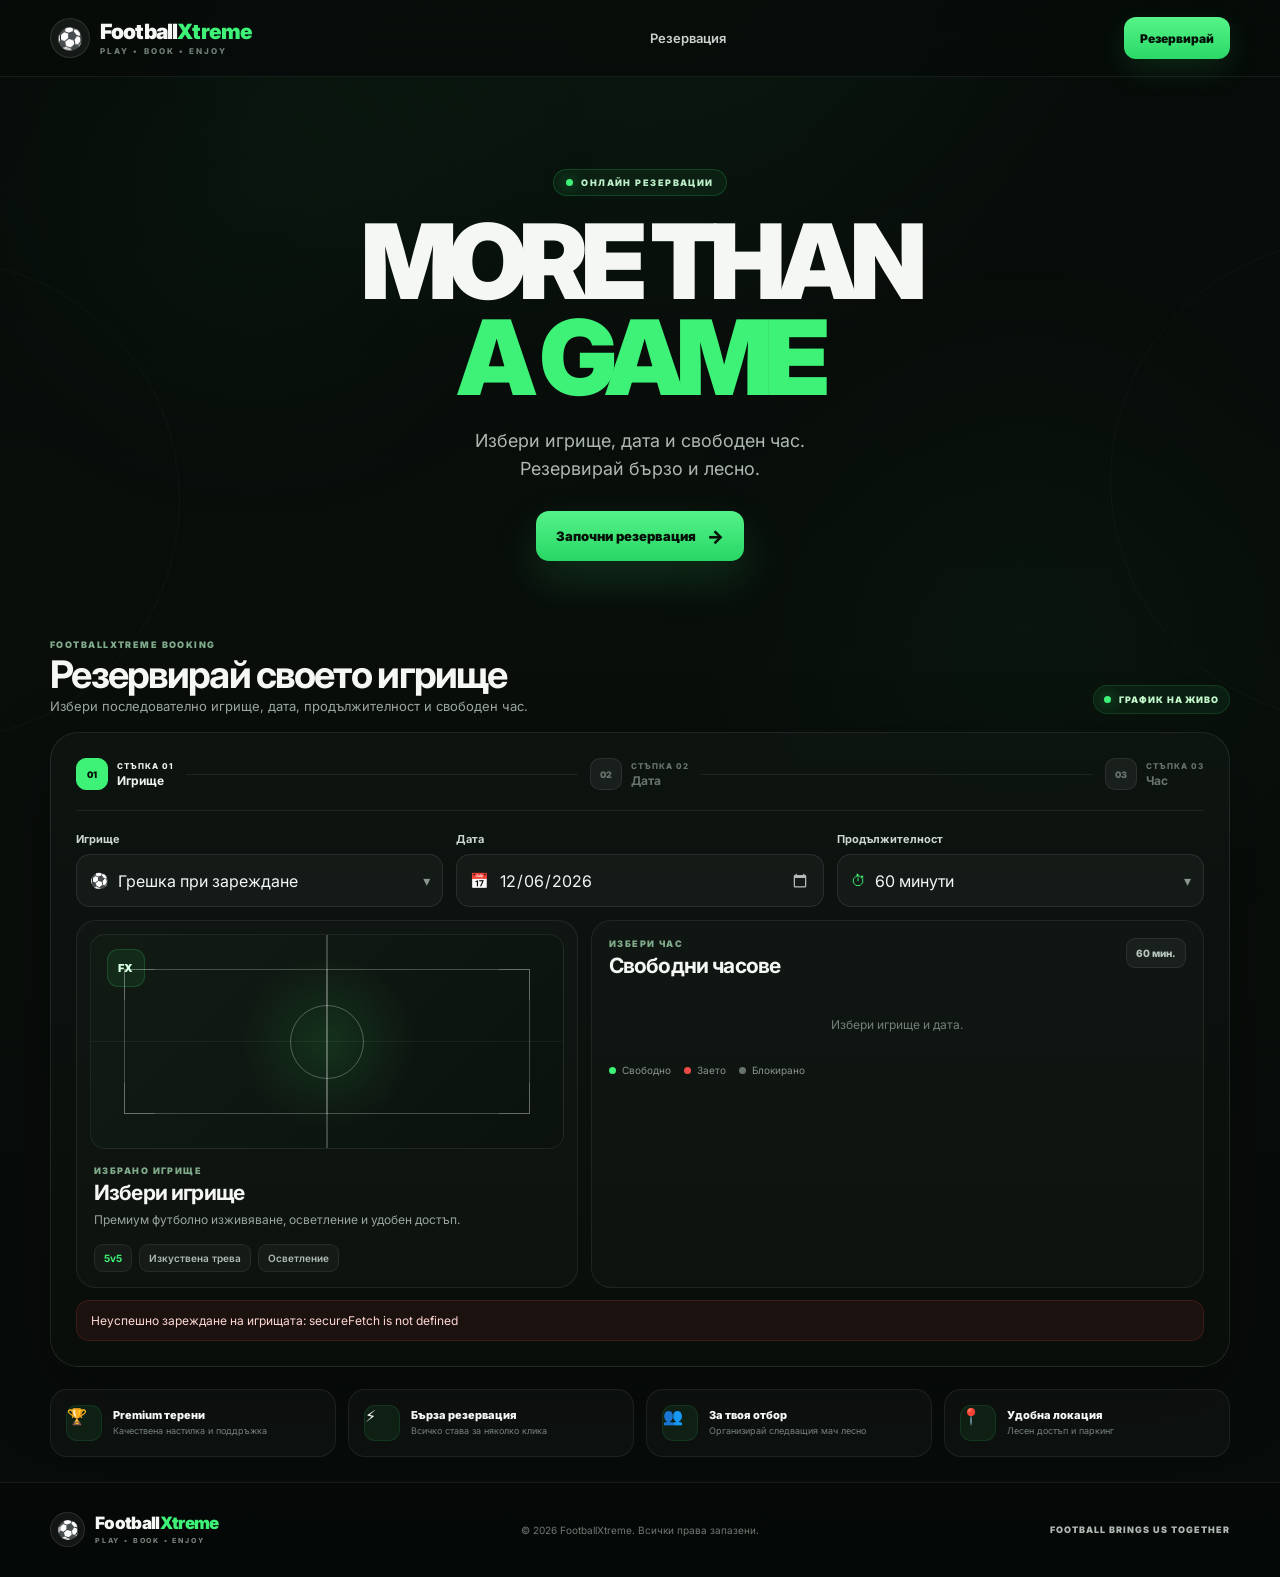
==== commit 47d75f90: "Harden booking concurrency, privacy and admin security; add release checks" ====
--- a/src/main/resources/static/index.html
+++ b/src/main/resources/static/index.html
@@ -41,6 +41,7 @@
             rel="stylesheet"
             href="style.css"
     >
+<script src="/csrf.js" defer></script>
 </head>
 
 <body>
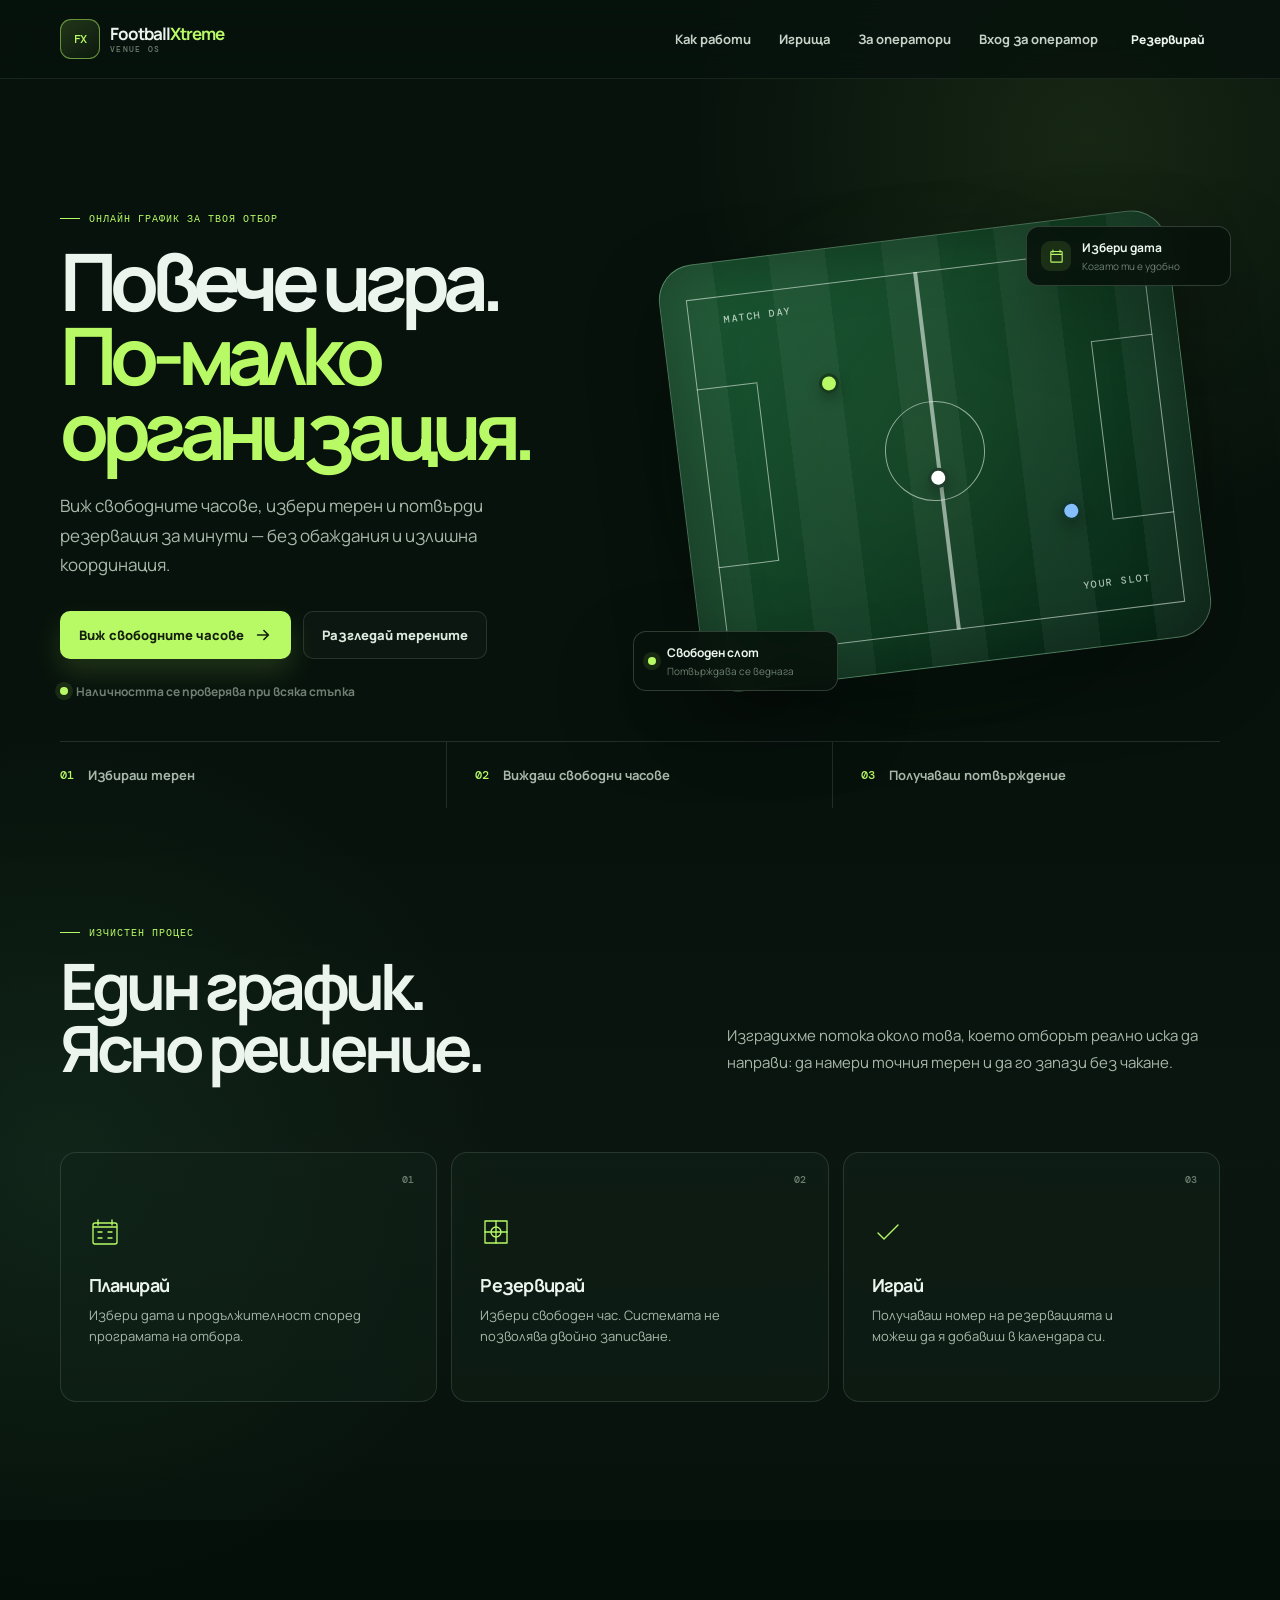
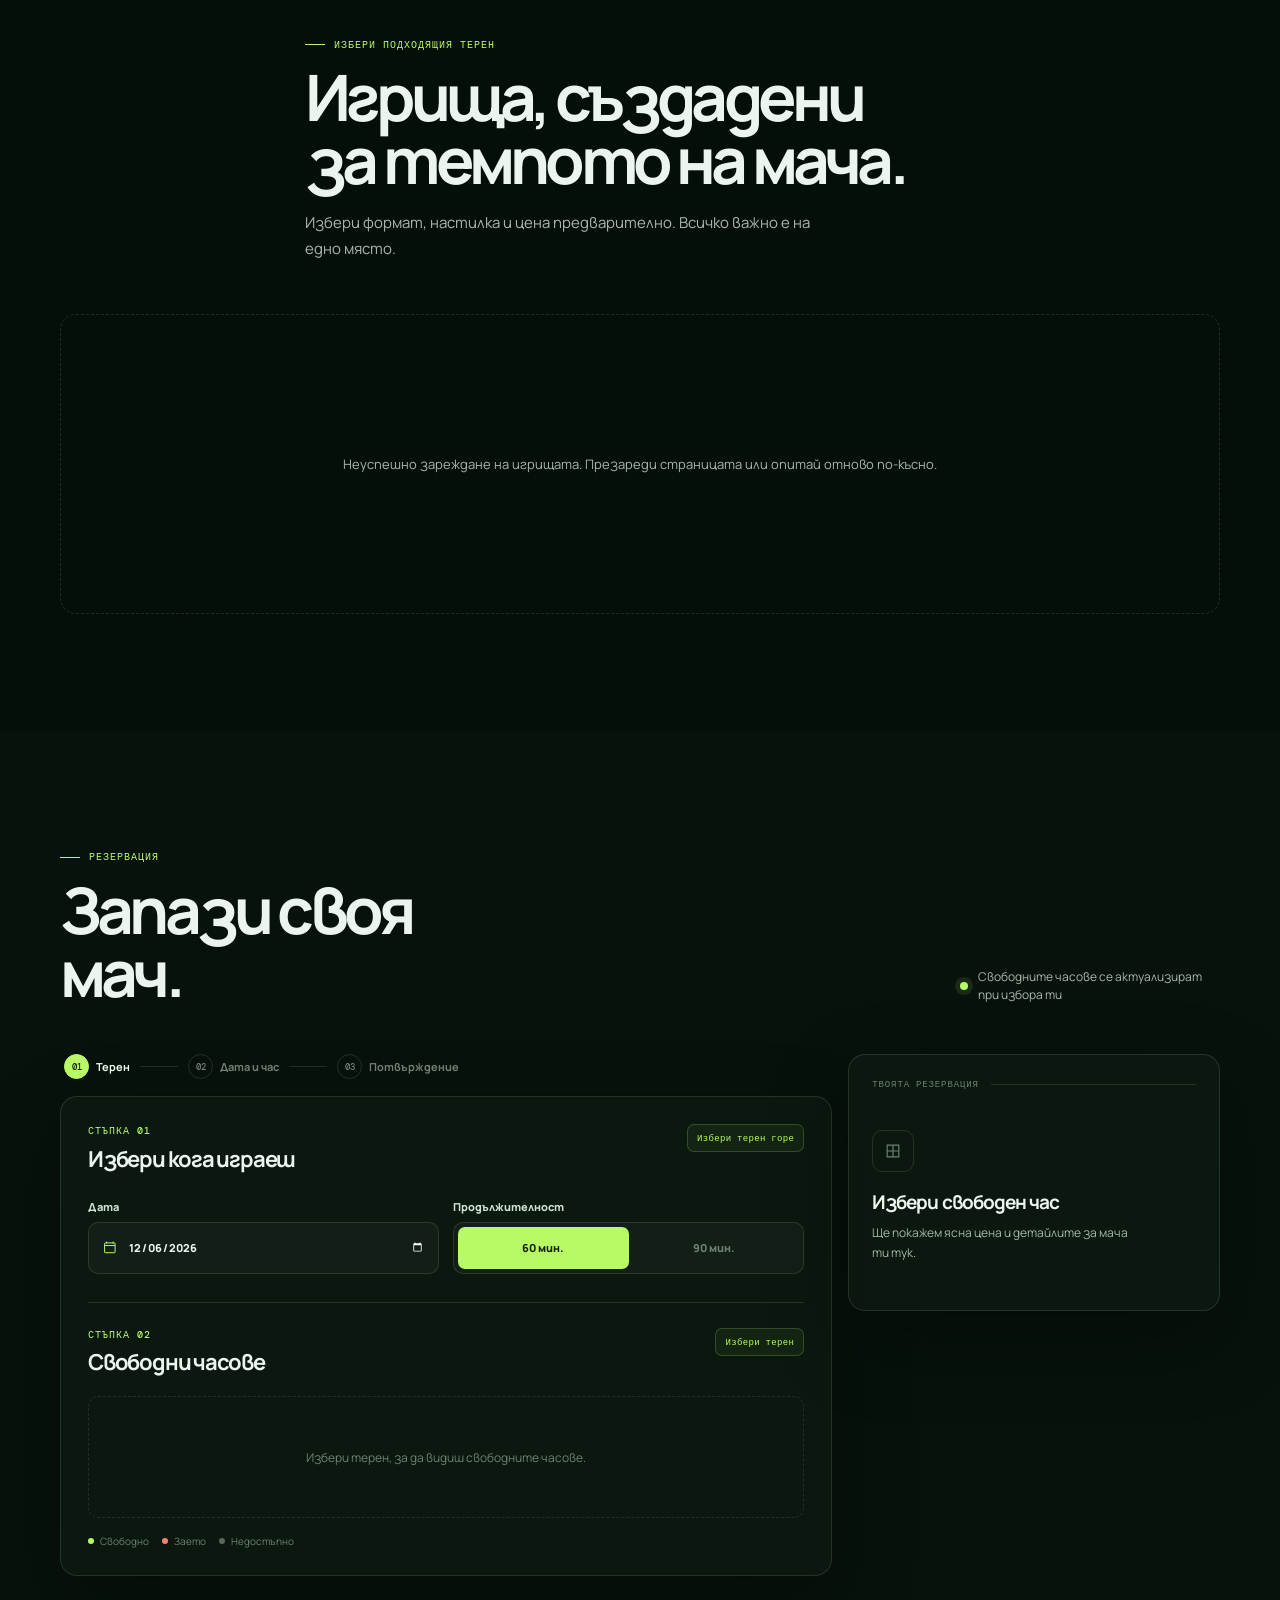
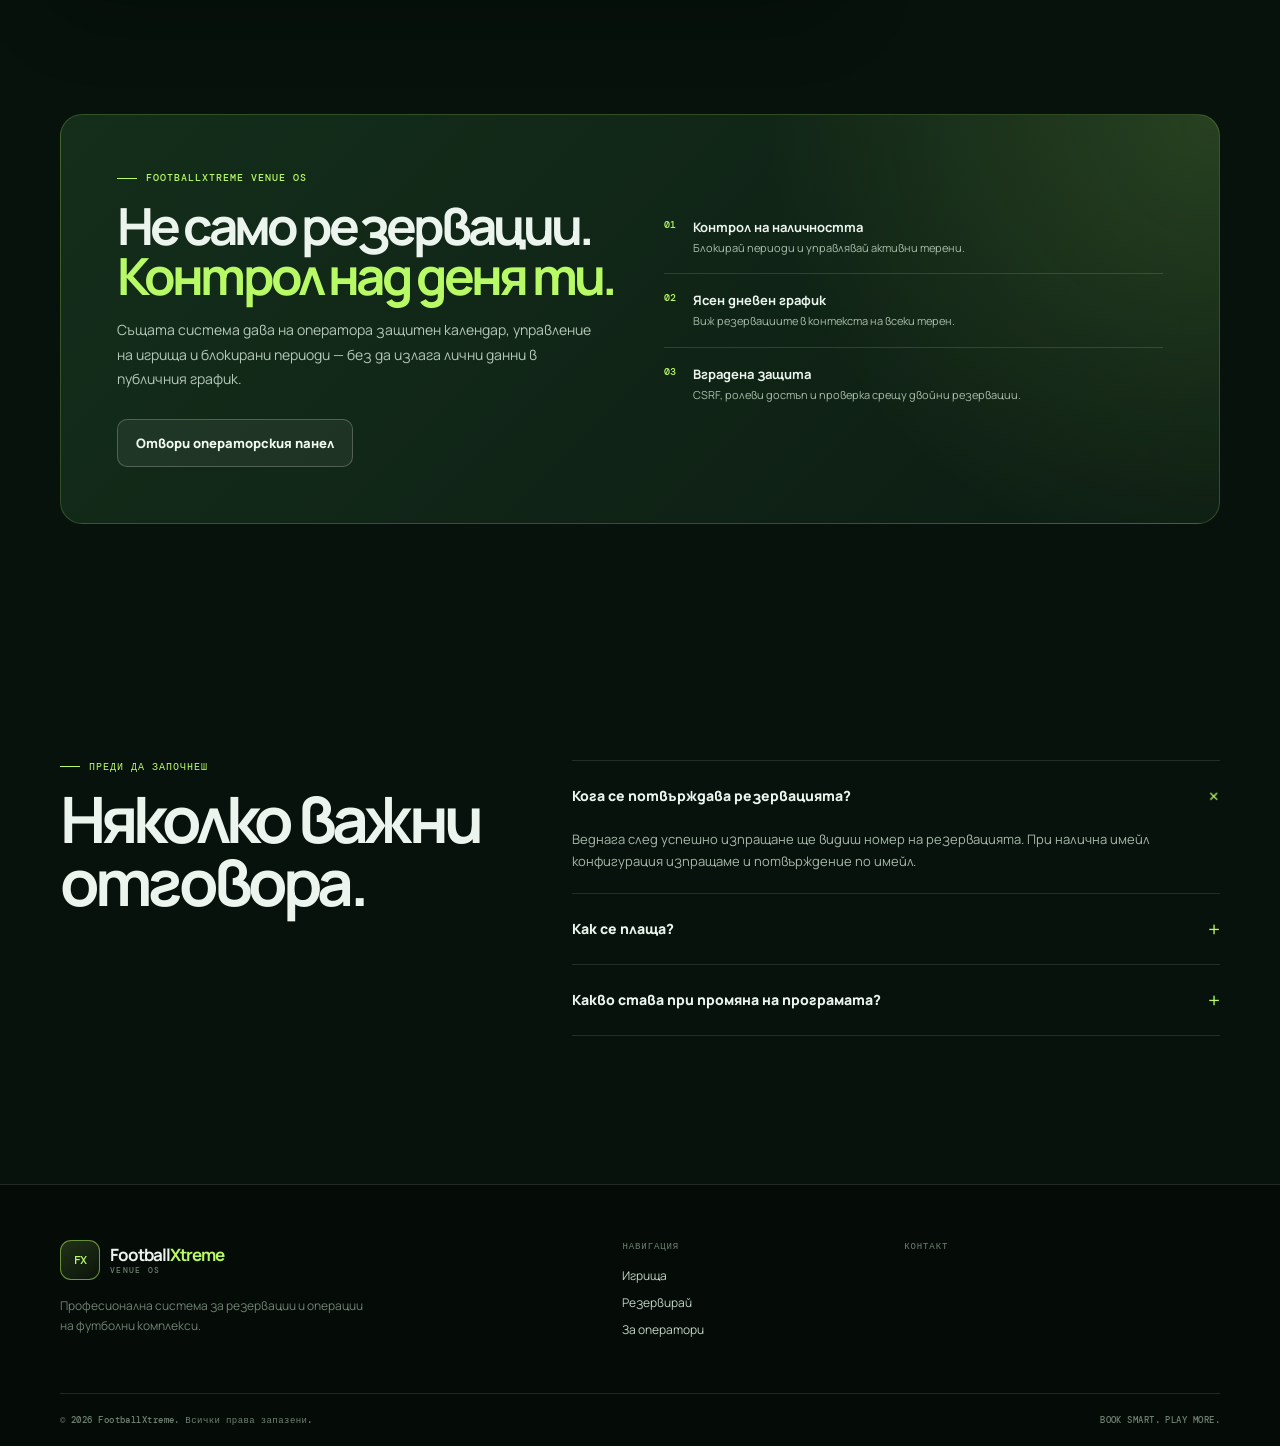
==== commit 655d82ae: "feat: turn FootballXtreme into a venue OS portfolio MVP" ====
--- a/src/main/resources/static/index.html
+++ b/src/main/resources/static/index.html
@@ -1,761 +1,318 @@
-<!DOCTYPE html>
+<!doctype html>
 <html lang="bg">
-
 <head>
     <meta charset="UTF-8">
-
-    <meta
-            name="viewport"
-            content="width=device-width, initial-scale=1.0"
-    >
-
-    <meta
-            name="theme-color"
-            content="#070b09"
-    >
-
-    <meta
-            name="description"
-            content="FootballXtreme — онлайн резервации за футболни игрища."
-    >
-
-    <title>FootballXtreme — Онлайн резервации</title>
-
-    <link
-            rel="preconnect"
-            href="https://fonts.googleapis.com"
-    >
-
-    <link
-            rel="preconnect"
-            href="https://fonts.gstatic.com"
-            crossorigin
-    >
-
-    <link
-            href="https://fonts.googleapis.com/css2?family=Inter:wght@400;500;600;700;800;900&display=swap"
-            rel="stylesheet"
-    >
-
-    <link
-            rel="stylesheet"
-            href="style.css"
-    >
-<script src="/csrf.js" defer></script>
+    <meta name="viewport" content="width=device-width, initial-scale=1.0">
+    <meta name="theme-color" content="#07120c">
+    <meta name="description" content="FootballXtreme Venue OS — професионална система за онлайн резервации на футболни игрища.">
+    <title>FootballXtreme — Резервирай игрище</title>
+    <link rel="preconnect" href="https://fonts.googleapis.com">
+    <link rel="preconnect" href="https://fonts.gstatic.com" crossorigin>
+    <link href="https://fonts.googleapis.com/css2?family=DM+Mono:wght@400;500&family=Manrope:wght@400;500;600;700;800&display=swap" rel="stylesheet">
+    <link rel="stylesheet" href="style.css">
+    <script src="/csrf.js" defer></script>
+    <script src="app.js" defer></script>
 </head>
-
 <body>
-
-<div class="background-decoration background-decoration-one"></div>
-<div class="background-decoration background-decoration-two"></div>
+<a class="skip-link" href="#booking">Към резервацията</a>
 
 <header class="site-header">
-
     <div class="container header-inner">
-
-        <a
-                href="#top"
-                class="brand"
-        >
-            <div class="brand-mark">
-                ⚽
-            </div>
-
-            <div class="brand-copy">
-                <span class="brand-name">
-                    Football<span>Xtreme</span>
-                </span>
-
-                <span class="brand-tagline">
-                    PLAY • BOOK • ENJOY
-                </span>
-            </div>
+        <a class="brand" href="#top" aria-label="FootballXtreme — начало">
+            <span class="brand-mark" aria-hidden="true">FX</span>
+            <span class="brand-copy">
+                <strong>Football<span>Xtreme</span></strong>
+                <small>VENUE OS</small>
+            </span>
         </a>
 
-        <nav class="desktop-nav">
-
-
-
-            <a
-                    href="#booking"
-                    class="nav-link"
-            >
-                Резервация
+        <nav class="site-nav" aria-label="Основна навигация">
+            <a href="#how-it-works">Как работи</a>
+            <a href="#pitches">Игрища</a>
+            <a href="#for-venues">За оператори</a>
+        </nav>
+
+        <div class="header-actions">
+            <a class="text-action" href="/admin-login.html">Вход за оператор</a>
+            <a class="button button-small" href="#booking">Резервирай</a>
+        </div>
+    </div>
+</header>
+
+<main id="top">
+    <section class="hero">
+        <div class="container hero-grid">
+            <div class="hero-copy">
+                <p class="eyebrow"><span></span> ОНЛАЙН ГРАФИК ЗА ТВОЯ ОТБОР</p>
+                <h1>Повече игра.<br><em>По-малко организация.</em></h1>
+                <p class="hero-description">
+                    Виж свободните часове, избери терен и потвърди резервация
+                    за минути — без обаждания и излишна координация.
+                </p>
+                <div class="hero-actions">
+                    <a class="button button-primary" href="#booking">
+                        Виж свободните часове
+                        <svg viewBox="0 0 20 20" aria-hidden="true"><path d="M4 10h11M11 5l5 5-5 5"/></svg>
+                    </a>
+                    <a class="button button-ghost" href="#pitches">Разгледай терените</a>
+                </div>
+                <div class="trust-line">
+                    <span class="pulse-dot" aria-hidden="true"></span>
+                    Наличността се проверява при всяка стъпка
+                </div>
+            </div>
+
+            <div class="hero-visual" aria-label="Илюстрация на футболен терен">
+                <div class="visual-glow"></div>
+                <div class="pitch-map">
+                    <span class="pitch-line center-line"></span>
+                    <span class="pitch-circle"></span>
+                    <span class="pitch-box pitch-box-left"></span>
+                    <span class="pitch-box pitch-box-right"></span>
+                    <span class="pitch-label pitch-label-top">MATCH DAY</span>
+                    <span class="pitch-label pitch-label-bottom">YOUR SLOT</span>
+                    <span class="pitch-orb orb-one"></span>
+                    <span class="pitch-orb orb-two"></span>
+                    <span class="pitch-orb orb-three"></span>
+                </div>
+                <div class="visual-card visual-card-top">
+                    <span class="mini-icon" aria-hidden="true"><svg viewBox="0 0 24 24"><path d="M7 3v3M17 3v3M4 9h16M5 5h14a1 1 0 0 1 1 1v13a1 1 0 0 1-1 1H5a1 1 0 0 1-1-1V6a1 1 0 0 1 1-1Z"/></svg></span>
+                    <span><b>Избери дата</b><small>Когато ти е удобно</small></span>
+                </div>
+                <div class="visual-card visual-card-bottom">
+                    <span class="availability-dot"></span>
+                    <span><b>Свободен слот</b><small>Потвърждава се веднага</small></span>
+                </div>
+            </div>
+        </div>
+
+        <div class="container hero-facts" aria-label="Предимства">
+            <div><strong>01</strong><span>Избираш терен</span></div>
+            <div><strong>02</strong><span>Виждаш свободни часове</span></div>
+            <div><strong>03</strong><span>Получаваш потвърждение</span></div>
+        </div>
+    </section>
+
+    <section id="how-it-works" class="process-section section-space">
+        <div class="container section-heading split-heading">
+            <div>
+                <p class="eyebrow"><span></span> ИЗЧИСТЕН ПРОЦЕС</p>
+                <h2>Един график.<br>Ясно решение.</h2>
+            </div>
+            <p>Изградихме потока около това, което отборът реално иска да направи: да намери точния терен и да го запази без чакане.</p>
+        </div>
+        <div class="container process-grid">
+            <article class="process-card">
+                <span class="card-index">01</span>
+                <svg viewBox="0 0 32 32" aria-hidden="true"><path d="M4 11h24M9 4v5m14-5v5M6 7h20a2 2 0 0 1 2 2v17a2 2 0 0 1-2 2H6a2 2 0 0 1-2-2V9a2 2 0 0 1 2-2Z"/><path d="M9 16h4m6 0h4M9 22h4m6 0h4"/></svg>
+                <h3>Планирай</h3>
+                <p>Избери дата и продължителност според програмата на отбора.</p>
+            </article>
+            <article class="process-card">
+                <span class="card-index">02</span>
+                <svg viewBox="0 0 32 32" aria-hidden="true"><path d="M5 5h22v22H5z"/><path d="M16 5v22M5 16h22"/><circle cx="16" cy="16" r="5"/></svg>
+                <h3>Резервирай</h3>
+                <p>Избери свободен час. Системата не позволява двойно записване.</p>
+            </article>
+            <article class="process-card">
+                <span class="card-index">03</span>
+                <svg viewBox="0 0 32 32" aria-hidden="true"><path d="M6 17l6 6L26 9"/></svg>
+                <h3>Играй</h3>
+                <p>Получаваш номер на резервацията и можеш да я добавиш в календара си.</p>
+            </article>
+        </div>
+    </section>
+
+    <section id="pitches" class="pitches-section section-space">
+        <div class="container section-heading">
+            <p class="eyebrow"><span></span> ИЗБЕРИ ПОДХОДЯЩИЯ ТЕРЕН</p>
+            <h2>Игрища, създадени<br>за темпото на мача.</h2>
+            <p>Избери формат, настилка и цена предварително. Всичко важно е на едно място.</p>
+        </div>
+        <div class="container pitch-grid" id="pitchCards" aria-live="polite">
+            <div class="loading-card"><span class="loading-mark"></span> Зареждаме игрищата…</div>
+        </div>
+    </section>
+
+    <section id="booking" class="booking-section section-space" aria-labelledby="booking-heading">
+        <div class="container booking-heading">
+            <div>
+                <p class="eyebrow"><span></span> РЕЗЕРВАЦИЯ</p>
+                <h2 id="booking-heading">Запази своя<br>мач.</h2>
+            </div>
+            <div class="booking-heading-note">
+                <span class="pulse-dot" aria-hidden="true"></span>
+                Свободните часове се актуализират при избора ти
+            </div>
+        </div>
+
+        <div class="container booking-layout">
+            <div class="booking-main">
+                <div class="booking-stepper" aria-label="Стъпки на резервацията">
+                    <div class="step is-active"><span>01</span><b>Терен</b></div>
+                    <i></i>
+                    <div class="step"><span>02</span><b>Дата и час</b></div>
+                    <i></i>
+                    <div class="step"><span>03</span><b>Потвърждение</b></div>
+                </div>
+
+                <section class="booking-panel" aria-labelledby="selection-heading">
+                    <div class="panel-title-row">
+                        <div>
+                            <p class="section-kicker">СТЪПКА 01</p>
+                            <h3 id="selection-heading">Избери кога играеш</h3>
+                        </div>
+                        <span class="selection-label" id="selectedPitchLabel">Избери терен горе</span>
+                    </div>
+
+                    <div class="booking-controls">
+                        <label class="field-label" for="date">Дата
+                            <span class="date-field">
+                                <svg viewBox="0 0 24 24" aria-hidden="true"><path d="M7 3v3m10-3v3M4 9h16M5 5h14a1 1 0 0 1 1 1v13a1 1 0 0 1-1 1H5a1 1 0 0 1-1-1V6a1 1 0 0 1 1-1Z"/></svg>
+                                <input id="date" type="date" required>
+                            </span>
+                        </label>
+                        <div class="field-label">Продължителност
+                            <div class="duration-switch" id="durationOptions" role="group" aria-label="Продължителност на резервацията">
+                                <button type="button" class="duration-option is-active" data-duration="60">60 мин.</button>
+                                <button type="button" class="duration-option" data-duration="90">90 мин.</button>
+                            </div>
+                        </div>
+                    </div>
+
+                    <div class="availability-header">
+                        <div>
+                            <p class="section-kicker">СТЪПКА 02</p>
+                            <h3>Свободни часове</h3>
+                        </div>
+                        <span class="availability-date" id="availabilityDate">Избери терен</span>
+                    </div>
+                    <div id="hours" class="hours-grid" aria-live="polite">
+                        <div class="availability-empty">Избери терен, за да видиш свободните часове.</div>
+                    </div>
+                    <div class="availability-legend" aria-label="Легенда за наличността">
+                        <span><i class="legend-dot free"></i> Свободно</span>
+                        <span><i class="legend-dot busy"></i> Заето</span>
+                        <span><i class="legend-dot blocked"></i> Недостъпно</span>
+                    </div>
+                </section>
+            </div>
+
+            <aside class="booking-summary" id="bookingSummary" aria-live="polite">
+                <div class="summary-topline"><span>ТВОЯТА РЕЗЕРВАЦИЯ</span><i></i></div>
+                <div id="summaryEmpty" class="summary-empty">
+                    <span class="summary-empty-icon"><svg viewBox="0 0 24 24" aria-hidden="true"><path d="M5 5h14v14H5z"/><path d="M12 5v14M5 12h14"/></svg></span>
+                    <h3>Избери свободен час</h3>
+                    <p>Ще покажем ясна цена и детайлите за мача ти тук.</p>
+                </div>
+
+                <div id="summaryDetails" class="summary-details hidden">
+                    <div class="summary-venue">
+                        <span class="summary-pitch-art" id="summaryPitchArt">FX</span>
+                        <div><b id="summaryPitchName">—</b><span id="summaryPitchMeta">—</span></div>
+                    </div>
+                    <dl>
+                        <div><dt>Дата</dt><dd id="summaryDate">—</dd></div>
+                        <div><dt>Час</dt><dd id="summaryTime">—</dd></div>
+                        <div><dt>Продължителност</dt><dd id="summaryDuration">—</dd></div>
+                    </dl>
+                    <div class="summary-price"><span>Общо</span><strong id="summaryPrice">—</strong></div>
+                    <p class="pay-note"><svg viewBox="0 0 24 24" aria-hidden="true"><path d="M12 3 4 7v5c0 5 3.4 8.6 8 9 4.6-.4 8-4 8-9V7l-8-4Z"/><path d="m9 12 2 2 4-4"/></svg> Плащане на място. Цената се запазва към резервацията.</p>
+                </div>
+
+                <form id="customerForm" class="customer-form hidden" novalidate>
+                    <div class="form-intro">
+                        <p class="section-kicker">СТЪПКА 03</p>
+                        <h3>Данни за контакт</h3>
+                        <p>Ще използваме данните само за потвърждение на тази резервация.</p>
+                    </div>
+                    <label class="input-label" for="customerName">Име и фамилия
+                        <input id="customerName" name="customerName" type="text" autocomplete="name" maxlength="120" placeholder="Иван Иванов" required>
+                    </label>
+                    <label class="input-label" for="customerPhone">Телефон
+                        <input id="customerPhone" name="customerPhone" type="tel" autocomplete="tel" pattern="[+0-9 ()-]{7,25}" placeholder="+359 88 123 4567" required>
+                    </label>
+                    <label class="input-label" for="customerEmail">Имейл
+                        <input id="customerEmail" name="customerEmail" type="email" autocomplete="email" maxlength="254" placeholder="team@example.com" required>
+                    </label>
+                    <label class="consent-row" for="termsAccepted">
+                        <input id="termsAccepted" name="termsAccepted" type="checkbox" required>
+                        <span>Приемам <button class="inline-link" type="button" data-open-dialog="termsDialog">условията</button> и <button class="inline-link" type="button" data-open-dialog="privacyDialog">политиката за поверителност</button>.</span>
+                    </label>
+                    <button id="reserveButton" class="button button-primary reserve-button" type="submit">
+                        Потвърди резервацията
+                        <svg viewBox="0 0 20 20" aria-hidden="true"><path d="M4 10h11M11 5l5 5-5 5"/></svg>
+                    </button>
+                    <p id="bookingMessage" class="booking-message" role="status"></p>
+                </form>
+            </aside>
+        </div>
+    </section>
+
+    <section id="for-venues" class="operator-section section-space">
+        <div class="container operator-card">
+            <div class="operator-copy">
+                <p class="eyebrow"><span></span> FOOTBALLXTREME VENUE OS</p>
+                <h2>Не само резервации.<br><em>Контрол над деня ти.</em></h2>
+                <p>Същата система дава на оператора защитен календар, управление на игрища и блокирани периоди — без да излага лични данни в публичния график.</p>
+                <a class="button button-ghost-light" href="/admin-login.html">Отвори операторския панел</a>
+            </div>
+            <div class="operator-points">
+                <div><span>01</span><p><b>Контрол на наличността</b><small>Блокирай периоди и управлявай активни терени.</small></p></div>
+                <div><span>02</span><p><b>Ясен дневен график</b><small>Виж резервациите в контекста на всеки терен.</small></p></div>
+                <div><span>03</span><p><b>Вградена защита</b><small>CSRF, ролеви достъп и проверка срещу двойни резервации.</small></p></div>
+            </div>
+        </div>
+    </section>
+
+    <section class="faq-section section-space">
+        <div class="container faq-layout">
+            <div><p class="eyebrow"><span></span> ПРЕДИ ДА ЗАПОЧНЕШ</p><h2>Няколко важни<br>отговора.</h2></div>
+            <div class="faq-list">
+                <details open><summary>Кога се потвърждава резервацията?<span>+</span></summary><p>Веднага след успешно изпращане ще видиш номер на резервацията. При налична имейл конфигурация изпращаме и потвърждение по имейл.</p></details>
+                <details><summary>Как се плаща?<span>+</span></summary><p>Този стартов поток е настроен за плащане на място. Сумата се записва към резервацията, а онлайн плащане може да се добави като интеграция за конкретния оператор.</p></details>
+                <details><summary>Какво става при промяна на програмата?<span>+</span></summary><p>За промяна или отказ се свържи директно с оператора на комплекса. Преди публичен старт операторът трябва да публикува собствена политика за отказ.</p></details>
+            </div>
+        </div>
+    </section>
+</main>
+
+<footer class="site-footer">
+    <div class="container footer-grid">
+        <div>
+            <a class="brand footer-brand" href="#top">
+                <span class="brand-mark" aria-hidden="true">FX</span>
+                <span class="brand-copy"><strong>Football<span>Xtreme</span></strong><small>VENUE OS</small></span>
             </a>
-
-        </nav>
-
-        <a
-                href="#booking"
-                class="header-book-button"
-        >
-            Резервирай
-        </a>
-
+            <p>Професионална система за резервации и операции на футболни комплекси.</p>
+        </div>
+        <div class="footer-column"><span>НАВИГАЦИЯ</span><a href="#pitches">Игрища</a><a href="#booking">Резервирай</a><a href="#for-venues">За оператори</a></div>
+        <div class="footer-column" id="venueContact"><span>КОНТАКТ</span><a id="venuePhone" href="tel:"></a><a id="venueEmail" href="mailto:"></a><p id="venueAddress"></p></div>
     </div>
-
-</header>
-
-
-<main id="top">
-
-    <section class="hero">
-
-        <div class="container hero-inner">
-
-            <div class="hero-badge">
-                <span class="hero-badge-dot"></span>
-                ОНЛАЙН РЕЗЕРВАЦИИ
-            </div>
-
-            <h1>
-                MORE THAN
-                <span>A GAME</span>
-            </h1>
-
-            <p class="hero-description">
-                Избери игрище, дата и свободен час.
-                <br>
-                Резервирай бързо и лесно.
-            </p>
-
-            <a
-                    href="#booking"
-                    class="hero-button"
-            >
-                Започни резервация
-                <span>→</span>
-            </a>
-
-        </div>
-
-    </section>
-
-
-    <section
-            id="booking"
-            class="booking-section"
-    >
-
-        <div class="container">
-
-            <div class="section-intro">
-
-                <div>
-
-                    <span class="section-label">
-                        FOOTBALLXTREME BOOKING
-                    </span>
-
-                    <h2>
-                        Резервирай своето игрище
-                    </h2>
-
-                    <p>
-                        Избери последователно игрище, дата,
-                        продължителност и свободен час.
-                    </p>
-
-                </div>
-
-                <div class="live-status">
-                    <span></span>
-                    ГРАФИК НА ЖИВО
-                </div>
-
-            </div>
-
-
-            <div class="booking-card">
-
-                <div class="booking-steps">
-
-                    <div class="booking-step active">
-                        <div class="step-number">01</div>
-
-                        <div>
-                            <span>СТЪПКА 01</span>
-                            <strong>Игрище</strong>
-                        </div>
-                    </div>
-
-                    <div class="step-line"></div>
-
-                    <div class="booking-step">
-                        <div class="step-number">02</div>
-
-                        <div>
-                            <span>СТЪПКА 02</span>
-                            <strong>Дата</strong>
-                        </div>
-                    </div>
-
-                    <div class="step-line"></div>
-
-                    <div class="booking-step">
-                        <div class="step-number">03</div>
-
-                        <div>
-                            <span>СТЪПКА 03</span>
-                            <strong>Час</strong>
-                        </div>
-                    </div>
-
-                </div>
-
-
-                <div class="controls-grid">
-
-                    <div class="control-group">
-
-                        <label for="pitch">
-                            Игрище
-                        </label>
-
-                        <div class="custom-control">
-
-                            <span class="control-icon">
-                                ⚽
-                            </span>
-
-                            <select id="pitch">
-                                <option value="">
-                                    Избери игрище
-                                </option>
-                            </select>
-
-                            <span class="control-arrow">
-                                ▾
-                            </span>
-
-                        </div>
-
-                    </div>
-
-
-                    <div class="control-group">
-
-                        <label for="date">
-                            Дата
-                        </label>
-
-                        <div class="custom-control">
-
-                            <span class="control-icon">
-                                📅
-                            </span>
-
-                            <input
-                                    type="date"
-                                    id="date"
-                            >
-
-                        </div>
-
-                    </div>
-
-
-                    <div class="control-group">
-
-                        <label for="duration">
-                            Продължителност
-                        </label>
-
-                        <div class="custom-control">
-
-                            <span class="control-icon">
-                                ⏱
-                            </span>
-
-                            <select id="duration">
-
-                                <option value="60">
-                                    60 минути
-                                </option>
-
-                                <option value="90">
-                                    90 минути
-                                </option>
-
-                            </select>
-
-                            <span class="control-arrow">
-                                ▾
-                            </span>
-
-                        </div>
-
-                    </div>
-
-                </div>
-
-
-                <div class="booking-main-grid">
-
-                    <div class="pitch-overview">
-
-                        <div class="pitch-visual">
-
-                            <div class="pitch-visual-grid"></div>
-
-                            <div class="pitch-center-line"></div>
-                            <div class="pitch-center-circle"></div>
-
-                            <div class="pitch-corner top-left"></div>
-                            <div class="pitch-corner top-right"></div>
-                            <div class="pitch-corner bottom-left"></div>
-                            <div class="pitch-corner bottom-right"></div>
-
-                            <div class="pitch-visual-number">
-                                FX
-                            </div>
-
-                        </div>
-
-                        <div class="pitch-overview-copy">
-
-                            <span class="section-label">
-                                ИЗБРАНО ИГРИЩЕ
-                            </span>
-
-                            <h3>
-                                Избери игрище
-                            </h3>
-
-                            <p>
-                                Премиум футболно изживяване,
-                                осветление и удобен достъп.
-                            </p>
-
-                            <div class="feature-row">
-
-                                <span>
-                                    <b>5v5</b>
-                                </span>
-
-                                <span>
-                                    Изкуствена трева
-                                </span>
-
-                                <span>
-                                    Осветление
-                                </span>
-
-                            </div>
-
-                        </div>
-
-                    </div>
-
-
-                    <div class="hours-overview">
-
-                        <div class="hours-header">
-
-                            <div>
-
-                                <span class="section-label">
-                                    ИЗБЕРИ ЧАС
-                                </span>
-
-                                <h3>
-                                    Свободни часове
-                                </h3>
-
-                            </div>
-
-                            <div class="duration-badge">
-                                60 мин.
-                            </div>
-
-                        </div>
-
-                        <div
-                                id="hours"
-                                class="hours-grid"
-                        >
-
-                            <p class="hours-placeholder">
-                                Избери игрище и дата.
-                            </p>
-
-                        </div>
-
-                        <div class="legend">
-
-                            <span>
-                                <i class="legend-dot available"></i>
-                                Свободно
-                            </span>
-
-                            <span>
-                                <i class="legend-dot busy"></i>
-                                Заето
-                            </span>
-
-                            <span>
-                                <i class="legend-dot blocked"></i>
-                                Блокирано
-                            </span>
-
-                        </div>
-
-                    </div>
-
-                </div>
-
-
-                <div
-                        id="summaryCard"
-                        class="summary-card hidden"
-                >
-
-                    <div class="summary-icon">
-                        ✓
-                    </div>
-
-                    <div class="summary-content">
-
-                        <span class="section-label">
-                            ИЗБРАН ЧАС
-                        </span>
-
-                        <div id="summaryText">
-                            Избери свободен час.
-                        </div>
-
-                    </div>
-
-                    <button
-                            type="button"
-                            class="summary-change"
-                            id="summaryChangeButton"
-                    >
-                        Смени
-                    </button>
-
-                </div>
-
-
-                <div
-                        id="customerForm"
-                        class="customer-form hidden"
-                >
-
-                    <div class="customer-form-header">
-
-                        <div>
-
-                            <span class="section-label">
-                                ПОТВЪРЖДЕНИЕ
-                            </span>
-
-                            <h3>
-                                Данни за резервацията
-                            </h3>
-
-                            <p id="selectedTime"></p>
-
-                        </div>
-
-                        <div class="secure-badge">
-                            🔒 Сигурна резервация
-                        </div>
-
-                    </div>
-
-
-                    <div class="customer-grid">
-
-                        <div class="control-group">
-
-                            <label for="customerName">
-                                Име и фамилия
-                            </label>
-
-                            <input
-                                    id="customerName"
-                                    type="text"
-                                    placeholder="full name"
-                                    autocomplete="name"
-                            >
-
-                        </div>
-
-
-                        <div class="control-group">
-
-                            <label for="customerPhone">
-                                Телефон
-                            </label>
-
-                            <input
-                                    id="customerPhone"
-                                    type="tel"
-                                    placeholder="+359 ..."
-                                    autocomplete="tel"
-                            >
-
-                        </div>
-
-
-                        <div class="control-group full-width">
-
-                            <label for="customerEmail">
-                                Email
-                            </label>
-
-                            <input
-                                    id="customerEmail"
-                                    type="email"
-                                    autocomplete="email"
-                            >
-
-                        </div>
-
-                    </div>
-
-
-                    <button
-                            id="reserveButton"
-                            type="button"
-                            class="reserve-button"
-                            onclick="createReservation()"
-                    >
-                        <span>⚽</span>
-                        РЕЗЕРВИРАЙ
-                    </button>
-
-                </div>
-
-
-                <div
-                        id="message"
-                        class="message"
-                ></div>
-
-            </div>
-
-        </div>
-
-    </section>
-
-
-    <section
-            id="info"
-            class="info-section"
-    >
-
-        <div class="container info-grid">
-
-            <div class="info-card">
-
-                <span class="info-icon">🏆</span>
-
-                <div>
-                    <strong>
-                        Premium терени
-                    </strong>
-
-                    <span>
-                        Качествена настилка и поддръжка
-                    </span>
-                </div>
-
-            </div>
-
-
-            <div class="info-card">
-
-                <span class="info-icon">⚡</span>
-
-                <div>
-                    <strong>
-                        Бърза резервация
-                    </strong>
-
-                    <span>
-                        Всичко става за няколко клика
-                    </span>
-                </div>
-
-            </div>
-
-
-            <div class="info-card">
-
-                <span class="info-icon">👥</span>
-
-                <div>
-                    <strong>
-                        За твоя отбор
-                    </strong>
-
-                    <span>
-                        Организирай следващия мач лесно
-                    </span>
-                </div>
-
-            </div>
-
-
-            <div class="info-card">
-
-                <span class="info-icon">📍</span>
-
-                <div>
-                    <strong>
-                        Удобна локация
-                    </strong>
-
-                    <span>
-                        Лесен достъп и паркинг
-                    </span>
-                </div>
-
-            </div>
-
-        </div>
-
-    </section>
-
-</main>
-
-
-<footer
-        id="footer"
-        class="site-footer"
->
-
-    <div class="container footer-inner">
-
-        <div class="brand footer-brand">
-
-            <div class="brand-mark">
-                ⚽
-            </div>
-
-            <div class="brand-copy">
-
-                <span class="brand-name">
-                    Football<span>Xtreme</span>
-                </span>
-
-                <span class="brand-tagline">
-                    PLAY • BOOK • ENJOY
-                </span>
-
-            </div>
-
-        </div>
-
-
-        <div class="footer-center">
-            © 2026 FootballXtreme. Всички права запазени.
-        </div>
-
-
-        <div class="footer-right">
-            FOOTBALL BRINGS US TOGETHER
-        </div>
-
-    </div>
-
+    <div class="container footer-bottom"><span>© <span id="footerYear"></span> FootballXtreme. Всички права запазени.</span><span>BOOK SMART. PLAY MORE.</span></div>
 </footer>
 
-
-<script src="app.js"></script>
-
-<script>
-    document.addEventListener("DOMContentLoaded", () => {
-
-        const duration =
-            document.getElementById("duration");
-
-        const durationBadge =
-            document.querySelector(".duration-badge");
-
-        const summaryCard =
-            document.getElementById("summaryCard");
-
-        const summaryText =
-            document.getElementById("summaryText");
-
-        const summaryChangeButton =
-            document.getElementById("summaryChangeButton");
-
-        const pitch =
-            document.getElementById("pitch");
-
-        const durationObserver = () => {
-
-            if (!duration || !durationBadge) {
-                return;
-            }
-
-            durationBadge.textContent =
-                `${duration.value} мин.`;
-
-        };
-
-        duration?.addEventListener(
-            "change",
-            durationObserver
-        );
-
-        summaryChangeButton?.addEventListener(
-            "click",
-            () => {
-                document
-                    .getElementById("hours")
-                    ?.scrollIntoView({
-                        behavior: "smooth",
-                        block: "center"
-                    });
-            }
-        );
-
-        const originalShowCustomerForm =
-            window.showCustomerForm;
-
-        if (typeof originalShowCustomerForm === "function") {
-
-            window.showCustomerForm = function() {
-
-                originalShowCustomerForm();
-
-                if (
-                    summaryCard &&
-                    summaryText &&
-                    window.selectedStartTime
-                ) {
-
-                    summaryCard.classList.remove(
-                        "hidden"
-                    );
-
-                    summaryText.textContent =
-                        `${window.selectedStartTime}`;
-
-                }
-
-            };
-
-        }
-
-        pitch?.addEventListener(
-            "change",
-            () => {
-                if (!pitch.value && summaryCard) {
-                    summaryCard.classList.add("hidden");
-                }
-            }
-        );
-
-        durationObserver();
-
-    });
-</script>
-
+<dialog id="successDialog" class="success-dialog" aria-labelledby="successTitle">
+    <div class="success-symbol"><svg viewBox="0 0 32 32" aria-hidden="true"><path d="m7 16 6 6L26 9"/></svg></div>
+    <p class="section-kicker">РЕЗЕРВАЦИЯТА Е ПОТВЪРДЕНА</p>
+    <h2 id="successTitle">Готово. Мачът е в календара.</h2>
+    <p id="successDescription">Ще получиш детайлите и по имейл.</p>
+    <div class="reference-box"><span>НОМЕР НА РЕЗЕРВАЦИЯ</span><strong id="confirmationReference">—</strong></div>
+    <div class="dialog-actions"><button id="calendarButton" class="button button-primary" type="button">Добави в календара</button><button id="closeSuccessButton" class="button button-ghost" type="button">Затвори</button></div>
+</dialog>
+
+<dialog id="termsDialog" class="legal-dialog">
+    <button class="dialog-close" type="button" data-close-dialog="termsDialog" aria-label="Затвори">×</button>
+    <p class="section-kicker">ШАБЛОН ЗА ОПЕРАТОР</p><h2>Условия за резервация</h2>
+    <p>Резервацията важи за посочените дата, час и терен. Цената и правилата за отказ се определят от оператора на конкретния комплекс.</p>
+    <p>Преди продукционен старт заменете този шаблон с одобрени от юридическия ви екип условия и данни за оператора.</p>
+</dialog>
+
+<dialog id="privacyDialog" class="legal-dialog">
+    <button class="dialog-close" type="button" data-close-dialog="privacyDialog" aria-label="Затвори">×</button>
+    <p class="section-kicker">ШАБЛОН ЗА ОПЕРАТОР</p><h2>Поверителност</h2>
+    <p>Името, телефонът и имейлът са нужни за потвърждение и управление на резервацията. Публичният график не показва лични данни.</p>
+    <p>Преди продукционен старт добавете собствена политика за обработване, срокове за съхранение и контакти на администратора на данните.</p>
+</dialog>
 </body>
 </html>
--- a/src/main/resources/static/style.css
+++ b/src/main/resources/static/style.css
@@ -1,1862 +1,138 @@
 :root {
-    --bg: #070b09;
-    --surface: #0c120f;
-    --surface-2: #101813;
-    --surface-3: #151e18;
-    --border: rgba(255, 255, 255, 0.09);
-
-    --text: #f5f7f5;
-    --muted: #9aa69e;
-    --muted-2: #738078;
-
-    --green: #3df277;
-    --green-2: #22d562;
-    --green-soft: rgba(61, 242, 119, 0.1);
-
-    --red: #ef4a45;
-    --red-soft: rgba(239, 74, 69, 0.1);
-
-    --shadow: 0 25px 80px rgba(0, 0, 0, 0.3);
-
-    --radius-xl: 28px;
-    --radius-lg: 20px;
-    --radius-md: 14px;
-
-    font-family:
-            "Inter",
-            system-ui,
-            -apple-system,
-            BlinkMacSystemFont,
-            "Segoe UI",
-            sans-serif;
+    --ink: #ebf4ed;
+    --muted: #a7b8aa;
+    --subtle: #708173;
+    --canvas: #07120c;
+    --canvas-deep: #040a06;
+    --panel: #0c1a11;
+    --panel-raised: #102319;
+    --line: rgba(224, 255, 230, 0.12);
+    --line-bright: rgba(224, 255, 230, 0.21);
+    --lime: #b8fa65;
+    --lime-strong: #d0ff8d;
+    --lime-ink: #14200d;
+    --danger: #f48470;
+    --blue: #85bfff;
+    --violet: #c0a5ff;
+    --font-display: "Manrope", Inter, Arial, sans-serif;
+    --font-mono: "DM Mono", "SFMono-Regular", Consolas, monospace;
+    --shadow: 0 30px 80px rgba(0, 0, 0, 0.3);
+    font-family: var(--font-display);
+    color: var(--ink);
+    background: var(--canvas);
 }
 
-* {
-    box-sizing: border-box;
-}
-
-html {
-    scroll-behavior: smooth;
-}
-
+* { box-sizing: border-box; }
+html { scroll-behavior: smooth; }
 body {
+    min-width: 320px;
     margin: 0;
-    min-width: 320px;
-    color: var(--text);
-
+    color: var(--ink);
     background:
-            radial-gradient(
-                    circle at 50% -10%,
-                    rgba(61, 242, 119, 0.08),
-                    transparent 34rem
-            ),
-            linear-gradient(
-                    180deg,
-                    #070b09 0%,
-                    #090e0b 45%,
-                    #070b09 100%
-            );
-
-    text-rendering: optimizeLegibility;
+        radial-gradient(circle at 85% 3%, rgba(184, 250, 101, 0.09), transparent 25rem),
+        radial-gradient(circle at 5% 25%, rgba(58, 150, 90, 0.12), transparent 27rem),
+        var(--canvas);
     -webkit-font-smoothing: antialiased;
 }
-
 body::before {
     content: "";
+    pointer-events: none;
     position: fixed;
+    z-index: -1;
     inset: 0;
+    opacity: 0.22;
+    background-image: linear-gradient(rgba(255,255,255,.032) 1px, transparent 1px), linear-gradient(90deg, rgba(255,255,255,.032) 1px, transparent 1px);
+    background-size: 70px 70px;
+    mask-image: linear-gradient(to bottom, black, transparent 76%);
+}
+a { color: inherit; text-decoration: none; }
+button, input { font: inherit; }
+button { border: 0; }
+button, a { -webkit-tap-highlight-color: transparent; }
+button:focus-visible, a:focus-visible, input:focus-visible, summary:focus-visible { outline: 3px solid var(--lime); outline-offset: 3px; }
+.container { width: min(1160px, calc(100% - 48px)); margin: 0 auto; }
+.hidden { display: none !important; }
+.skip-link { position: absolute; transform: translateY(-150%); left: 16px; top: 12px; z-index: 100; padding: 10px 14px; border-radius: 8px; color: var(--lime-ink); background: var(--lime); font-weight: 800; }
+.skip-link:focus { transform: translateY(0); }
 
-    pointer-events: none;
-    z-index: -2;
+/* Header */
+.site-header { position: sticky; top: 0; z-index: 20; border-bottom: 1px solid rgba(220,255,226,.08); background: rgba(7,18,12,.84); backdrop-filter: blur(18px); }
+.header-inner { min-height: 78px; display: flex; align-items: center; justify-content: space-between; gap: 28px; }
+.brand { display: inline-flex; align-items: center; gap: 10px; flex: 0 0 auto; }
+.brand-mark { display: grid; place-items: center; width: 40px; height: 40px; border: 1px solid rgba(184,250,101,.52); border-radius: 11px; color: var(--lime); background: linear-gradient(145deg, rgba(184,250,101,.16), rgba(184,250,101,.035)); font: 500 12px/1 var(--font-mono); letter-spacing: -.1em; }
+.brand-copy { display: grid; gap: 3px; }
+.brand-copy strong { font-size: 17px; letter-spacing: -.06em; line-height: 1; }
+.brand-copy strong span { color: var(--lime); }
+.brand-copy small { color: var(--subtle); font: 500 8px/1 var(--font-mono); letter-spacing: .16em; }
+.site-nav { display: flex; align-items: center; gap: 28px; margin-left: auto; }
+.site-nav a, .text-action { color: #c6d2c8; font-size: 13px; font-weight: 700; transition: color .18s ease; }
+.site-nav a:hover, .text-action:hover { color: var(--lime); }
+.header-actions { display: flex; align-items: center; gap: 18px; }
 
-    background:
-            linear-gradient(
-                    90deg,
-                    transparent 49.92%,
-                    rgba(255,255,255,0.018) 50%,
-                    transparent 50.08%
-            ),
-            linear-gradient(
-                    0deg,
-                    transparent 49.92%,
-                    rgba(255,255,255,0.014) 50%,
-                    transparent 50.08%
-            );
+/* Shared atoms */
+.button { display: inline-flex; align-items: center; justify-content: center; gap: 10px; min-height: 48px; padding: 0 18px; border: 1px solid transparent; border-radius: 10px; cursor: pointer; font-size: 13px; font-weight: 800; transition: transform .18s ease, border-color .18s ease, background .18s ease, box-shadow .18s ease; }
+.button:hover { transform: translateY(-2px); }
+.button svg { width: 18px; height: 18px; fill: none; stroke: currentColor; stroke-width: 1.8; stroke-linecap: round; stroke-linejoin: round; }
+.button-primary { color: var(--lime-ink); background: var(--lime); box-shadow: 0 13px 28px rgba(184,250,101,.15); }
+.button-primary:hover { background: var(--lime-strong); box-shadow: 0 17px 36px rgba(184,250,101,.22); }
+.button-ghost { color: #ddeade; border-color: var(--line); background: rgba(255,255,255,.025); }
+.button-ghost:hover { border-color: var(--line-bright); background: rgba(255,255,255,.065); }
+.button-ghost-light { color: #f1faee; border-color: rgba(255,255,255,.22); background: rgba(255,255,255,.06); }
+.button-small { min-height: 40px; padding: 0 14px; font-size: 12px; }
+.eyebrow, .section-kicker { margin: 0; color: var(--lime); font: 500 10px/1.35 var(--font-mono); letter-spacing: .1em; }
+.eyebrow { display: flex; align-items: center; gap: 9px; }
+.eyebrow span { width: 20px; height: 1px; background: var(--lime); }
+.section-space { padding: 118px 0; }
+.section-heading { max-width: 670px; }
+.section-heading h2, .booking-heading h2, .faq-layout h2, .operator-copy h2 { margin: 15px 0 18px; font-size: clamp(38px, 5vw, 66px); line-height: .98; letter-spacing: -.075em; }
+.section-heading > p:last-child { max-width: 510px; margin: 0; color: var(--muted); font-size: 15px; line-height: 1.75; }
 
-    background-size: 80px 80px;
-    opacity: 0.35;
-}
+/* Hero */
+.hero { padding: 92px 0 0; overflow: hidden; }
+.hero-grid { min-height: 570px; display: grid; grid-template-columns: minmax(0, .95fr) minmax(430px, 1.05fr); align-items: center; gap: 64px; }
+.hero-copy { padding: 30px 0; }
+.hero h1 { max-width: 600px; margin: 18px 0 24px; font-size: clamp(50px, 6.2vw, 81px); line-height: .94; letter-spacing: -.09em; }
+.hero h1 em, .operator-copy h2 em { color: var(--lime); font-style: normal; }
+.hero-description { max-width: 515px; margin: 0; color: var(--muted); font-size: 17px; line-height: 1.72; }
+.hero-actions { display: flex; flex-wrap: wrap; gap: 12px; margin-top: 32px; }
+.trust-line { display: flex; align-items: center; gap: 8px; margin-top: 24px; color: var(--subtle); font-size: 12px; font-weight: 700; }
+.pulse-dot, .availability-dot { width: 8px; height: 8px; display: inline-block; flex: 0 0 auto; border-radius: 50%; background: var(--lime); box-shadow: 0 0 0 5px rgba(184,250,101,.1); }
+.pulse-dot { animation: pulse 1.9s infinite; }
+@keyframes pulse { 50% { box-shadow: 0 0 0 9px rgba(184,250,101,0); } }
+.hero-visual { position: relative; min-height: 500px; }
+.visual-glow { position: absolute; inset: 8% 6%; filter: blur(46px); border-radius: 50%; background: radial-gradient(circle, rgba(184,250,101,.24), rgba(42,146,86,.08) 44%, transparent 70%); }
+.pitch-map { position: absolute; inset: 6% 5% 8% 6%; overflow: hidden; border: 1px solid rgba(215,255,218,.3); border-radius: 36px; background: linear-gradient(135deg, rgba(36,117,66,.72), rgba(7,39,22,.95)); box-shadow: inset 0 0 65px rgba(0,0,0,.36), var(--shadow); transform: rotate(-7deg); }
+.pitch-map::before { content: ""; position: absolute; inset: 0; background: repeating-linear-gradient(90deg, rgba(255,255,255,.045) 0 11.1%, transparent 11.1% 22.2%); }
+.pitch-map::after { content: ""; position: absolute; inset: 8% 5%; border: 1px solid rgba(246,255,247,.55); }
+.pitch-line, .pitch-circle, .pitch-box { position: absolute; z-index: 1; border-color: rgba(246,255,247,.55); border-style: solid; }
+.center-line { top: 8%; bottom: 8%; left: 50%; border-left-width: 1px; }
+.pitch-circle { width: 100px; height: 100px; top: 50%; left: 50%; border-width: 1px; border-radius: 50%; transform: translate(-50%, -50%); }
+.pitch-box { top: 29%; bottom: 29%; width: 12%; border-width: 1px; }
+.pitch-box-left { left: 5%; border-left-width: 0; }.pitch-box-right { right: 5%; border-right-width: 0; }
+.pitch-label { position: absolute; z-index: 2; color: rgba(240,255,240,.7); font: 500 10px var(--font-mono); letter-spacing: .16em; }.pitch-label-top { top: 12%; left: 12%; }.pitch-label-bottom { right: 11%; bottom: 13%; }
+.pitch-orb { position: absolute; z-index: 3; width: 20px; height: 20px; border-radius: 50%; background: var(--lime); border: 3px solid rgba(6,41,21,.9); box-shadow: 0 6px 14px rgba(0,0,0,.28); }.orb-one { top: 29%; left: 29%; }.orb-two { right: 23%; bottom: 30%; background: var(--blue); }.orb-three { top: 54%; left: 48%; background: #ffffff; }
+.visual-card { position: absolute; z-index: 4; display: flex; align-items: center; gap: 11px; padding: 12px 14px; min-width: 205px; border: 1px solid rgba(230,255,232,.18); border-radius: 13px; background: rgba(7,18,12,.9); box-shadow: var(--shadow); backdrop-filter: blur(10px); }.visual-card b, .visual-card small { display: block; }.visual-card b { color: #edf7ee; font-size: 12px; }.visual-card small { margin-top: 3px; color: var(--subtle); font-size: 10px; }.visual-card-top { top: 4%; right: -2%; }.visual-card-bottom { bottom: 3%; left: -2%; }
+.mini-icon { display: grid; place-items: center; width: 30px; height: 30px; border-radius: 9px; color: var(--lime); background: rgba(184,250,101,.11); }.mini-icon svg { width: 17px; height: 17px; fill: none; stroke: currentColor; stroke-width: 1.6; stroke-linecap: round; }
+.hero-facts { display: grid; grid-template-columns: repeat(3, 1fr); border-top: 1px solid var(--line); }.hero-facts div { display: flex; align-items: center; gap: 14px; padding: 24px 0; border-right: 1px solid var(--line); }.hero-facts div:first-child { padding-left: 0; }.hero-facts div + div { padding-left: 28px; }.hero-facts div:last-child { border: 0; }.hero-facts strong { color: var(--lime); font: 500 12px var(--font-mono); }.hero-facts span { color: var(--muted); font-size: 13px; font-weight: 700; }
 
-body::after {
-    content: "";
-    position: fixed;
-    inset: 0;
+/* Process */
+.process-section { background: linear-gradient(180deg, transparent, rgba(255,255,255,.016), transparent); }.split-heading { display: grid; grid-template-columns: 1fr .8fr; align-items: end; gap: 50px; max-width: none; }.split-heading > p { margin-bottom: 22px !important; }
+.process-grid { display: grid; grid-template-columns: repeat(3, 1fr); gap: 14px; margin-top: 54px; }.process-card { position: relative; min-height: 250px; padding: 28px; overflow: hidden; border: 1px solid var(--line); border-radius: 16px; background: rgba(16,35,25,.5); }.process-card:hover { border-color: rgba(184,250,101,.34); }.process-card svg { width: 32px; height: 32px; margin-top: 35px; color: var(--lime); fill: none; stroke: currentColor; stroke-width: 1.35; stroke-linecap: round; stroke-linejoin: round; }.card-index { position: absolute; right: 22px; top: 20px; color: var(--subtle); font: 500 10px var(--font-mono); }.process-card h3 { margin: 20px 0 8px; font-size: 18px; letter-spacing: -.04em; }.process-card p { max-width: 280px; margin: 0; color: var(--muted); font-size: 13px; line-height: 1.65; }
 
-    pointer-events: none;
-    z-index: -1;
+/* Pitches */
+.pitches-section { background: rgba(2,9,5,.28); }.pitch-grid { display: grid; grid-template-columns: repeat(3, 1fr); gap: 15px; margin-top: 52px; }.loading-card { grid-column: 1 / -1; display: flex; align-items: center; justify-content: center; gap: 10px; min-height: 300px; color: var(--muted); border: 1px dashed var(--line); border-radius: 16px; font-size: 13px; }.loading-mark { width: 18px; height: 18px; border: 2px solid rgba(184,250,101,.2); border-top-color: var(--lime); border-radius: 50%; animation: spin .7s infinite linear; }@keyframes spin { to { transform: rotate(360deg); } }
+.pitch-card { --pitch-color: var(--lime); position: relative; display: flex; flex-direction: column; min-height: 410px; overflow: hidden; padding: 16px; border: 1px solid var(--line); border-radius: 17px; background: var(--panel); transition: transform .2s ease, border-color .2s ease, box-shadow .2s ease; }.pitch-card:hover, .pitch-card.is-selected { transform: translateY(-4px); border-color: color-mix(in srgb, var(--pitch-color) 48%, transparent); box-shadow: 0 20px 46px rgba(0,0,0,.24); }.pitch-card[data-accent="blue"] { --pitch-color: var(--blue); }.pitch-card[data-accent="violet"] { --pitch-color: var(--violet); }.pitch-visual { position: relative; min-height: 162px; overflow: hidden; border: 1px solid rgba(255,255,255,.12); border-radius: 12px; background: linear-gradient(125deg, color-mix(in srgb, var(--pitch-color) 30%, #14361e), #0a2012); }.pitch-visual::before { content: ""; position: absolute; inset: 14% 8%; border: 1px solid rgba(255,255,255,.44); }.pitch-visual::after { content: ""; position: absolute; top: 14%; bottom: 14%; left: 50%; border-left: 1px solid rgba(255,255,255,.44); }.pitch-visual i { position: absolute; width: 56px; height: 56px; top: 50%; left: 50%; border: 1px solid rgba(255,255,255,.44); border-radius: 50%; transform: translate(-50%,-50%); }.pitch-badge { position: absolute; z-index: 1; top: 12px; left: 12px; padding: 6px 8px; border-radius: 7px; color: #112011; background: var(--pitch-color); font: 500 9px var(--font-mono); letter-spacing: .08em; }.pitch-status { position: absolute; z-index: 1; top: 13px; right: 12px; color: #effff1; font-size: 10px; font-weight: 700; }.pitch-content { display: flex; flex: 1; flex-direction: column; padding: 19px 5px 4px; }.pitch-content h3 { margin: 0; font-size: 20px; letter-spacing: -.05em; }.pitch-content > p { min-height: 40px; margin: 8px 0 15px; color: var(--muted); font-size: 12px; line-height: 1.55; }.pitch-meta { display: flex; flex-wrap: wrap; gap: 6px; }.pitch-meta span { padding: 6px 8px; border: 1px solid rgba(255,255,255,.08); border-radius: 7px; color: #c3d4c7; background: rgba(255,255,255,.03); font-size: 10px; font-weight: 700; }.pitch-bottom { display: flex; align-items: end; justify-content: space-between; gap: 10px; padding-top: 16px; margin-top: auto; border-top: 1px solid var(--line); }.pitch-price small, .pitch-price b { display: block; }.pitch-price small { margin-bottom: 3px; color: var(--subtle); font-size: 9px; font-weight: 700; text-transform: uppercase; }.pitch-price b { color: var(--pitch-color); font-size: 18px; letter-spacing: -.04em; }.select-pitch { min-height: 35px; padding: 0 11px; border: 1px solid color-mix(in srgb, var(--pitch-color) 38%, transparent); border-radius: 8px; color: var(--pitch-color); background: transparent; cursor: pointer; font-size: 11px; font-weight: 800; }.select-pitch:hover { color: var(--lime-ink); border-color: var(--pitch-color); background: var(--pitch-color); }
 
-    background:
-            radial-gradient(
-                    circle at 20% 20%,
-                    rgba(61,242,119,0.04),
-                    transparent 22rem
-            ),
-            radial-gradient(
-                    circle at 80% 70%,
-                    rgba(61,242,119,0.03),
-                    transparent 24rem
-            );
-}
+/* Booking */
+.booking-section { position: relative; }.booking-heading { display: flex; align-items: end; justify-content: space-between; gap: 36px; }.booking-heading h2 { margin-bottom: 0; }.booking-heading-note { display: flex; align-items: center; gap: 10px; max-width: 260px; color: var(--muted); font-size: 12px; line-height: 1.5; }.booking-layout { display: grid; grid-template-columns: minmax(0, 1.35fr) minmax(330px, .65fr); align-items: start; gap: 16px; margin-top: 50px; }.booking-main { min-width: 0; }.booking-stepper { display: flex; align-items: center; padding: 0 4px 17px; }.step { display: flex; align-items: center; gap: 7px; color: var(--subtle); font-size: 11px; }.step span { display: grid; place-items: center; width: 25px; height: 25px; border: 1px solid var(--line); border-radius: 50%; font: 500 9px var(--font-mono); }.step.is-active { color: #edf8ed; }.step.is-active span { color: var(--lime-ink); border-color: var(--lime); background: var(--lime); }.booking-stepper > i { width: 38px; height: 1px; margin: 0 10px; background: var(--line); }.booking-panel, .booking-summary { border: 1px solid var(--line); border-radius: 17px; background: rgba(12,26,17,.82); box-shadow: var(--shadow); }.booking-panel { padding: 27px; }.panel-title-row, .availability-header { display: flex; align-items: start; justify-content: space-between; gap: 18px; }.panel-title-row h3, .availability-header h3 { margin: 6px 0 0; font-size: 22px; letter-spacing: -.055em; }.selection-label, .availability-date { padding: 7px 9px; border: 1px solid rgba(184,250,101,.2); border-radius: 7px; color: var(--lime); background: rgba(184,250,101,.055); font: 500 9px var(--font-mono); letter-spacing: .04em; }.booking-controls { display: grid; grid-template-columns: 1fr 1fr; gap: 14px; margin: 25px 0 28px; }.field-label { display: grid; gap: 8px; color: #cfe0d1; font-size: 11px; font-weight: 800; }.date-field { display: flex; align-items: center; gap: 9px; min-height: 52px; padding: 0 13px; border: 1px solid var(--line); border-radius: 10px; background: rgba(255,255,255,.03); }.date-field:focus-within { border-color: rgba(184,250,101,.55); box-shadow: 0 0 0 4px rgba(184,250,101,.06); }.date-field svg { width: 17px; height: 17px; color: var(--lime); fill: none; stroke: currentColor; stroke-width: 1.5; }.date-field input { width: 100%; color: var(--ink); border: 0; outline: 0; background: transparent; color-scheme: dark; }.duration-switch { display: grid; grid-template-columns: 1fr 1fr; padding: 4px; min-height: 52px; border: 1px solid var(--line); border-radius: 10px; background: rgba(255,255,255,.03); }.duration-option { border-radius: 7px; color: var(--subtle); background: transparent; cursor: pointer; font-size: 11px; font-weight: 800; }.duration-option.is-active { color: var(--lime-ink); background: var(--lime); }.availability-header { padding-top: 25px; border-top: 1px solid var(--line); }.hours-grid { display: grid; grid-template-columns: repeat(4, 1fr); gap: 8px; min-height: 122px; margin-top: 19px; }.availability-empty { grid-column: 1 / -1; display: grid; place-items: center; min-height: 116px; padding: 20px; color: var(--subtle); border: 1px dashed rgba(255,255,255,.1); border-radius: 10px; text-align: center; font-size: 12px; }.hour-button { position: relative; display: grid; place-items: center; gap: 2px; min-height: 57px; overflow: hidden; border: 1px solid var(--line); border-radius: 9px; color: #dfeee1; background: rgba(255,255,255,.025); cursor: pointer; transition: transform .16s ease, background .16s ease, border-color .16s ease; }.hour-button > strong { font: 500 13px var(--font-mono); }.hour-button > small { color: var(--subtle); font-size: 8px; }.hour-button.available { border-color: rgba(184,250,101,.3); background: rgba(184,250,101,.07); }.hour-button.available:hover { transform: translateY(-2px); border-color: rgba(184,250,101,.72); background: rgba(184,250,101,.13); }.hour-button.selected { color: var(--lime-ink); border-color: var(--lime); background: var(--lime); }.hour-button.selected > small { color: #3d5828; }.hour-button.busy { color: #a87973; border-color: rgba(244,132,112,.2); background: rgba(244,132,112,.06); cursor: not-allowed; }.hour-button.blocked, .hour-button.past { color: #667568; cursor: not-allowed; }.availability-legend { display: flex; flex-wrap: wrap; gap: 13px; margin-top: 16px; color: var(--subtle); font-size: 10px; }.availability-legend span { display: flex; align-items: center; gap: 6px; }.legend-dot { width: 6px; height: 6px; border-radius: 50%; }.legend-dot.free { background: var(--lime); }.legend-dot.busy { background: var(--danger); }.legend-dot.blocked { background: #58675a; }
+.booking-summary { position: sticky; top: 96px; overflow: hidden; padding: 23px; }.summary-topline { display: flex; align-items: center; gap: 12px; color: var(--subtle); font: 500 9px var(--font-mono); letter-spacing: .1em; }.summary-topline i { flex: 1; height: 1px; background: var(--line); }.summary-empty { display: grid; justify-items: start; padding: 40px 0 25px; }.summary-empty-icon { display: grid; place-items: center; width: 42px; height: 42px; margin-bottom: 17px; border: 1px solid var(--line); border-radius: 10px; color: var(--subtle); }.summary-empty-icon svg { width: 20px; height: 20px; fill: none; stroke: currentColor; stroke-width: 1.4; }.summary-empty h3 { margin: 0 0 8px; font-size: 19px; letter-spacing: -.05em; }.summary-empty p { max-width: 260px; margin: 0; color: var(--muted); font-size: 12px; line-height: 1.6; }.summary-venue { display: flex; align-items: center; gap: 11px; margin: 24px 0 19px; }.summary-pitch-art { display: grid; place-items: center; width: 39px; height: 39px; border-radius: 10px; color: var(--lime); background: linear-gradient(135deg, rgba(184,250,101,.16), rgba(184,250,101,.04)); font: 500 11px var(--font-mono); }.summary-venue b, .summary-venue span { display: block; }.summary-venue b { font-size: 13px; }.summary-venue span { margin-top: 3px; color: var(--subtle); font-size: 10px; }.summary-details dl { margin: 0; border-top: 1px solid var(--line); }.summary-details dl div { display: flex; justify-content: space-between; gap: 20px; padding: 11px 0; border-bottom: 1px solid var(--line); }.summary-details dt { color: var(--subtle); font-size: 10px; }.summary-details dd { margin: 0; color: #e6f2e7; font-size: 11px; font-weight: 800; text-align: right; }.summary-price { display: flex; align-items: end; justify-content: space-between; padding: 18px 0 12px; }.summary-price span { color: var(--muted); font-size: 12px; }.summary-price strong { color: var(--lime); font-size: 25px; letter-spacing: -.07em; }.pay-note { display: flex; gap: 7px; margin: 0; color: var(--subtle); font-size: 10px; line-height: 1.5; }.pay-note svg { width: 14px; height: 14px; flex: 0 0 auto; color: var(--lime); fill: none; stroke: currentColor; stroke-width: 1.7; }
+.customer-form { padding-top: 23px; margin-top: 22px; border-top: 1px solid var(--line); }.form-intro h3 { margin: 5px 0 5px; font-size: 19px; letter-spacing: -.05em; }.form-intro p:last-child { margin: 0 0 18px; color: var(--muted); font-size: 11px; line-height: 1.55; }.input-label { display: grid; gap: 7px; margin-top: 12px; color: #d7e7d9; font-size: 10px; font-weight: 800; }.input-label input { min-height: 45px; padding: 0 12px; border: 1px solid var(--line); border-radius: 8px; outline: none; color: var(--ink); background: rgba(255,255,255,.03); font-size: 12px; }.input-label input::placeholder { color: #637265; }.input-label input:focus { border-color: rgba(184,250,101,.6); box-shadow: 0 0 0 3px rgba(184,250,101,.06); }.consent-row { display: flex; align-items: start; gap: 9px; margin-top: 16px; color: var(--muted); font-size: 10px; line-height: 1.55; cursor: pointer; }.consent-row input { width: 15px; height: 15px; margin: 1px 0 0; accent-color: var(--lime); }.inline-link { display: inline; padding: 0; color: var(--lime); border: 0; background: none; cursor: pointer; font: inherit; text-decoration: underline; }.reserve-button { width: 100%; margin-top: 17px; }.reserve-button:disabled { opacity: .6; cursor: wait; transform: none; }.booking-message { min-height: 0; margin: 12px 0 0; color: var(--muted); font-size: 11px; line-height: 1.5; }.booking-message.error { color: #ffc7be; }.booking-message.success { color: var(--lime); }
 
-.background-decoration {
-    position: fixed;
+/* Operator / FAQ / footer */
+.operator-section { padding-top: 20px; }.operator-card { display: grid; grid-template-columns: 1fr 1fr; gap: 48px; padding: 56px; overflow: hidden; border: 1px solid rgba(184,250,101,.2); border-radius: 22px; background: radial-gradient(circle at 100% 0, rgba(184,250,101,.15), transparent 37%), linear-gradient(135deg, #142e1b, #0c1c12); }.operator-copy h2 { font-size: clamp(34px, 4vw, 54px); }.operator-copy > p:last-of-type { max-width: 480px; margin: 0 0 27px; color: #b5c8b8; font-size: 14px; line-height: 1.75; }.operator-points { display: grid; align-content: center; }.operator-points > div { display: flex; gap: 17px; padding: 17px 0; border-bottom: 1px solid rgba(255,255,255,.13); }.operator-points > div:first-child { padding-top: 0; }.operator-points > div:last-child { border-bottom: 0; }.operator-points > div > span { color: var(--lime); font: 500 10px var(--font-mono); }.operator-points p { margin: 0; }.operator-points b, .operator-points small { display: block; }.operator-points b { font-size: 13px; }.operator-points small { margin-top: 4px; color: #a9bdaa; font-size: 11px; line-height: 1.5; }.faq-layout { display: grid; grid-template-columns: .8fr 1.2fr; gap: 80px; }.faq-list { border-top: 1px solid var(--line); }.faq-list details { border-bottom: 1px solid var(--line); }.faq-list summary { display: flex; align-items: center; justify-content: space-between; gap: 15px; padding: 21px 0; cursor: pointer; font-size: 14px; font-weight: 800; list-style: none; }.faq-list summary::-webkit-details-marker { display: none; }.faq-list summary span { color: var(--lime); font-size: 21px; font-weight: 400; transition: transform .15s; }.faq-list details[open] summary span { transform: rotate(45deg); }.faq-list details p { max-width: 620px; margin: -3px 0 21px; color: var(--muted); font-size: 13px; line-height: 1.7; }.site-footer { margin-top: 30px; border-top: 1px solid var(--line); background: #050c08; }.footer-grid { display: grid; grid-template-columns: 1.5fr .7fr .9fr; gap: 36px; padding: 55px 0; }.footer-brand { margin-bottom: 16px; }.footer-grid > div:first-child > p { max-width: 310px; margin: 0; color: var(--subtle); font-size: 12px; line-height: 1.65; }.footer-column { display: grid; align-content: start; gap: 10px; }.footer-column > span { margin-bottom: 5px; color: var(--subtle); font: 500 9px var(--font-mono); letter-spacing: .1em; }.footer-column a, .footer-column p { margin: 0; color: #c2d2c4; font-size: 12px; }.footer-column a:hover { color: var(--lime); }.footer-bottom { display: flex; justify-content: space-between; gap: 20px; padding: 20px 0; border-top: 1px solid var(--line); color: var(--subtle); font: 500 9px var(--font-mono); letter-spacing: .05em; }
 
-    width: 480px;
-    height: 480px;
+/* Dialogs */
+dialog { color: var(--ink); }.success-dialog, .legal-dialog { width: min(520px, calc(100% - 32px)); border: 1px solid rgba(184,250,101,.34); border-radius: 18px; background: #0d1d13; box-shadow: 0 30px 90px rgba(0,0,0,.6); }.success-dialog { padding: 35px; text-align: center; }.success-dialog::backdrop, .legal-dialog::backdrop { background: rgba(0,0,0,.7); backdrop-filter: blur(4px); }.success-symbol { display: grid; place-items: center; width: 56px; height: 56px; margin: 0 auto 20px; border-radius: 50%; color: var(--lime-ink); background: var(--lime); }.success-symbol svg { width: 31px; height: 31px; fill: none; stroke: currentColor; stroke-width: 2.2; stroke-linecap: round; stroke-linejoin: round; }.success-dialog h2 { margin: 9px 0; font-size: 29px; letter-spacing: -.07em; }.success-dialog > p:not(.section-kicker) { color: var(--muted); font-size: 13px; line-height: 1.6; }.reference-box { margin: 22px 0; padding: 15px; border: 1px solid var(--line); border-radius: 11px; background: rgba(255,255,255,.03); }.reference-box span, .reference-box strong { display: block; }.reference-box span { color: var(--subtle); font: 500 9px var(--font-mono); letter-spacing: .1em; }.reference-box strong { margin-top: 7px; color: var(--lime); font: 500 17px var(--font-mono); letter-spacing: .08em; }.dialog-actions { display: flex; gap: 10px; justify-content: center; }.legal-dialog { position: relative; padding: 34px; }.legal-dialog h2 { margin: 10px 0 16px; font-size: 26px; letter-spacing: -.06em; }.legal-dialog p:not(.section-kicker) { color: var(--muted); font-size: 13px; line-height: 1.75; }.dialog-close { position: absolute; top: 12px; right: 14px; width: 31px; height: 31px; border-radius: 50%; color: var(--muted); background: rgba(255,255,255,.06); cursor: pointer; font-size: 21px; }
 
-    pointer-events: none;
-    z-index: -1;
-
-    border: 1px solid rgba(255,255,255,0.035);
-    border-radius: 50%;
-}
-
-.background-decoration-one {
-    top: 260px;
-    left: -300px;
-}
-
-.background-decoration-two {
-    right: -310px;
-    bottom: 180px;
-}
-
-a {
-    color: inherit;
-    text-decoration: none;
-}
-
-button,
-input,
-select {
-    font: inherit;
-}
-
-button {
-    border: 0;
-}
-
-.container {
-    width: min(1180px, calc(100% - 32px));
-    margin: 0 auto;
-}
-
-
-/* =========================================================
-   HEADER
-   ========================================================= */
-
-.site-header {
-    position: sticky;
-    top: 0;
-
-    z-index: 50;
-
-    border-bottom:
-            1px solid rgba(255,255,255,0.07);
-
-    background:
-            rgba(7, 11, 9, 0.82);
-
-    backdrop-filter:
-            blur(22px);
-    -webkit-backdrop-filter:
-            blur(22px);
-}
-
-.header-inner {
-    min-height: 76px;
-
-    display: flex;
-    align-items: center;
-    justify-content: space-between;
-
-    gap: 24px;
-}
-
-.brand {
-    display: inline-flex;
-    align-items: center;
-    gap: 10px;
-}
-
-.brand-mark {
-    width: 40px;
-    height: 40px;
-
-    display: grid;
-    place-items: center;
-
-    border-radius: 50%;
-
-    background:
-            rgba(255,255,255,0.06);
-
-    border:
-            1px solid rgba(255,255,255,0.1);
-
-    font-size: 21px;
-}
-
-.brand-copy {
-    display: flex;
-    flex-direction: column;
-}
-
-.brand-name {
-    font-size: 21px;
-    line-height: 1;
-
-    font-weight: 900;
-    letter-spacing: -0.04em;
-}
-
-.brand-name span {
-    color: var(--green);
-}
-
-.brand-tagline {
-    margin-top: 5px;
-
-    color: var(--muted-2);
-
-    font-size: 8px;
-    line-height: 1;
-
-    font-weight: 800;
-
-    letter-spacing: 0.26em;
-}
-
-.desktop-nav {
-    display: flex;
-    align-items: center;
-    gap: 30px;
-}
-
-.nav-link {
-    position: relative;
-
-    padding: 8px 0;
-
-    color: #cbd2cd;
-
-    font-size: 13px;
-    font-weight: 600;
-
-    transition:
-            color 0.18s ease;
-}
-
-.nav-link:hover,
-.nav-link.active {
-    color: #ffffff;
-}
-
-.nav-link::after {
-    content: "";
-
-    position: absolute;
-
-    left: 0;
-    right: 100%;
-    bottom: 0;
-
-    height: 2px;
-
-    border-radius: 999px;
-
-    background: var(--green);
-
-    transition:
-            right 0.18s ease;
-}
-
-.nav-link:hover::after,
-.nav-link.active::after {
-    right: 0;
-}
-
-.header-book-button {
-    display: inline-flex;
-    align-items: center;
-    justify-content: center;
-
-    min-height: 42px;
-
-    padding: 0 16px;
-
-    color: #051007;
-
-    background:
-            linear-gradient(
-                    180deg,
-                    #56f488,
-                    #2ad967
-            );
-
-    border-radius: 12px;
-
-    font-size: 12px;
-    font-weight: 900;
-
-    box-shadow:
-            0 10px 30px rgba(61,242,119,0.13);
-}
-
-
-/* =========================================================
-   HERO
-   ========================================================= */
-
-.hero {
-    position: relative;
-
-    padding:
-            92px 0
-            78px;
-}
-
-.hero-inner {
-    text-align: center;
-}
-
-.hero-badge {
-    display: inline-flex;
-    align-items: center;
-    gap: 8px;
-
-    padding:
-            7px 12px;
-
-    border:
-            1px solid rgba(61,242,119,0.18);
-
-    border-radius: 999px;
-
-    color: #bcefc9;
-
-    background:
-            rgba(61,242,119,0.06);
-
-    font-size: 9px;
-    font-weight: 900;
-
-    letter-spacing: 0.16em;
-}
-
-.hero-badge-dot {
-    width: 7px;
-    height: 7px;
-
-    border-radius: 50%;
-
-    background: var(--green);
-
-    box-shadow:
-            0 0 14px rgba(61,242,119,0.65);
-}
-
-.hero h1 {
-    max-width: 900px;
-
-    margin:
-            18px auto 0;
-
-    font-size:
-            clamp(52px, 9vw, 104px);
-
-    line-height: 0.92;
-
-    font-weight: 900;
-
-    letter-spacing: -0.075em;
-
-    text-wrap: balance;
-}
-
-.hero h1 span {
-    display: inline-block;
-    color: var(--green);
-}
-
-.hero-description {
-    margin:
-            22px auto 0;
-
-    color: #aeb8b1;
-
-    font-size:
-            clamp(15px, 2vw, 18px);
-
-    line-height: 1.55;
-}
-
-.hero-button {
-    margin-top: 28px;
-
-    display: inline-flex;
-    align-items: center;
-    gap: 11px;
-
-    min-height: 50px;
-
-    padding: 0 20px;
-
-    color: #051007;
-
-    background:
-            linear-gradient(
-                    180deg,
-                    #54f289,
-                    #28d764
-            );
-
-    border-radius: 13px;
-
-    font-size: 13px;
-    font-weight: 900;
-
-    box-shadow:
-            0 18px 45px rgba(61,242,119,0.15);
-
-    transition:
-            transform 0.18s ease,
-            box-shadow 0.18s ease;
-}
-
-.hero-button:hover {
-    transform: translateY(-2px);
-
-    box-shadow:
-            0 22px 55px rgba(61,242,119,0.22);
-}
-
-.hero-button span {
-    font-size: 18px;
-}
-
-
-/* =========================================================
-   BOOKING
-   ========================================================= */
-
-.booking-section {
-    padding-bottom: 22px;
-}
-
-.section-intro {
-    display: flex;
-    justify-content: space-between;
-    align-items: flex-end;
-
-    gap: 20px;
-
-    margin-bottom: 18px;
-}
-
-.section-label {
-    display: block;
-
-    color: #80ab8b;
-
-    font-size: 9px;
-    font-weight: 900;
-
-    letter-spacing: 0.16em;
-}
-
-.section-intro h2 {
-    margin:
-            5px 0 5px;
-
-    font-size:
-            clamp(27px, 4vw, 38px);
-
-    line-height: 1;
-
-    letter-spacing: -0.045em;
-}
-
-.section-intro p {
-    margin: 0;
-
-    color: var(--muted);
-
-    font-size: 13px;
-}
-
-.live-status {
-    display: inline-flex;
-    align-items: center;
-
-    gap: 8px;
-
-    padding:
-            8px 10px;
-
-    color: #c1f7ca;
-
-    background:
-            rgba(61,242,119,0.06);
-
-    border:
-            1px solid rgba(61,242,119,0.13);
-
-    border-radius: 999px;
-
-    font-size: 9px;
-    font-weight: 900;
-
-    letter-spacing: 0.1em;
-}
-
-.live-status span {
-    width: 7px;
-    height: 7px;
-
-    border-radius: 50%;
-
-    background: var(--green);
-
-    box-shadow:
-            0 0 14px rgba(61,242,119,0.7);
-}
-
-.booking-card {
-    padding: 25px;
-
-    border-radius:
-            var(--radius-xl);
-
-    border:
-            1px solid var(--border);
-
-    background:
-            linear-gradient(
-                    180deg,
-                    rgba(14,21,17,0.94),
-                    rgba(9,14,11,0.98)
-            );
-
-    box-shadow:
-            var(--shadow);
-}
-
-.booking-steps {
-    display: flex;
-    align-items: center;
-
-    gap: 12px;
-
-    padding-bottom: 20px;
-
-    border-bottom:
-            1px solid rgba(255,255,255,0.07);
-}
-
-.booking-step {
-    display: flex;
-    align-items: center;
-
-    gap: 9px;
-
-    color: #68746d;
-}
-
-.booking-step.active {
-    color: #eef4ef;
-}
-
-.step-number {
-    width: 32px;
-    height: 32px;
-
-    display: grid;
-    place-items: center;
-
-    border-radius: 10px;
-
-    background:
-            rgba(255,255,255,0.05);
-
-    border:
-            1px solid rgba(255,255,255,0.08);
-
-    font-size: 9px;
-    font-weight: 900;
-}
-
-.booking-step.active .step-number {
-    color: #051007;
-
-    background:
-            var(--green);
-
-    border-color:
-            var(--green);
-}
-
-.booking-step span,
-.booking-step strong {
-    display: block;
-}
-
-.booking-step span {
-    font-size: 8px;
-    font-weight: 800;
-    letter-spacing: 0.12em;
-}
-
-.booking-step strong {
-    margin-top: 2px;
-    font-size: 12px;
-}
-
-.step-line {
-    flex: 1;
-
-    height: 1px;
-
-    background:
-            rgba(255,255,255,0.07);
-}
-
-.controls-grid {
-    display: grid;
-
-    grid-template-columns:
-        repeat(3, minmax(0, 1fr));
-
-    gap: 13px;
-
-    margin-top: 21px;
-}
-
-.control-group {
-    min-width: 0;
-}
-
-.control-group label {
-    display: block;
-
-    margin-bottom: 8px;
-
-    color: #cdd6d0;
-
-    font-size: 11px;
-    font-weight: 700;
-}
-
-.custom-control {
-    position: relative;
-
-    min-height: 53px;
-
-    display: flex;
-    align-items: center;
-
-    gap: 9px;
-
-    padding:
-            0 13px;
-
-    border-radius:
-            var(--radius-md);
-
-    border:
-            1px solid rgba(255,255,255,0.09);
-
-    background:
-            rgba(255,255,255,0.035);
-
-    transition:
-            border-color 0.18s ease,
-            box-shadow 0.18s ease;
-}
-
-.custom-control:focus-within {
-    border-color:
-            rgba(61,242,119,0.5);
-
-    box-shadow:
-            0 0 0 4px rgba(61,242,119,0.06);
-}
-
-.custom-control select,
-.custom-control input {
-    width: 100%;
-
-    border: 0;
-    outline: 0;
-
-    background: transparent;
-
-    color: #f3f6f4;
-
-    min-width: 0;
-}
-
-.custom-control select {
-    appearance: none;
-
-    padding-right: 20px;
-}
-
-.custom-control option {
-    color: #101711;
-}
-
-.custom-control input::-webkit-calendar-picker-indicator {
-    filter: invert(1);
-
-    opacity: 0.7;
-}
-
-.control-icon {
-    flex: 0 0 auto;
-
-    color: var(--green);
-
-    font-size: 15px;
-}
-
-.control-arrow {
-    position: absolute;
-
-    right: 12px;
-
-    pointer-events: none;
-
-    color: #8b968f;
-
-    font-size: 14px;
-}
-
-.booking-main-grid {
-    display: grid;
-
-    grid-template-columns:
-        minmax(0, 0.9fr)
-        minmax(0, 1.1fr);
-
-    gap: 13px;
-
-    margin-top: 13px;
-}
-
-.pitch-overview,
-.hours-overview {
-    min-width: 0;
-
-    padding: 13px;
-
-    border-radius: 20px;
-
-    background:
-            rgba(255,255,255,0.018);
-
-    border:
-            1px solid rgba(255,255,255,0.07);
-}
-
-.pitch-visual {
-    position: relative;
-
-    height: 215px;
-
-    overflow: hidden;
-
-    border-radius: 15px;
-
-    background:
-            radial-gradient(
-                    circle at 50% 50%,
-                    rgba(61,242,119,0.12),
-                    transparent 34%
-            ),
-            linear-gradient(
-                    135deg,
-                    #111b14,
-                    #0b120d
-            );
-
-    border:
-            1px solid rgba(255,255,255,0.08);
-}
-
-.pitch-visual::before {
-    content: "";
-
-    position: absolute;
-
-    left: 7%;
-    right: 7%;
-    top: 16%;
-    bottom: 16%;
-
-    border:
-            1px solid rgba(255,255,255,0.24);
-}
-
-.pitch-visual-grid {
-    position: absolute;
-
-    inset: 0;
-
-    background:
-            linear-gradient(
-                    90deg,
-                    transparent 49.7%,
-                    rgba(255,255,255,0.22) 49.9%,
-                    rgba(255,255,255,0.22) 50.1%,
-                    transparent 50.3%
-            ),
-            linear-gradient(
-                    0deg,
-                    transparent 49.7%,
-                    rgba(255,255,255,0.05) 49.9%,
-                    rgba(255,255,255,0.05) 50.1%,
-                    transparent 50.3%
-            );
-
-    background-size: 100% 100%;
-}
-
-.pitch-center-line {
-    position: absolute;
-
-    left: 50%;
-    top: 16%;
-    bottom: 16%;
-
-    width: 1px;
-
-    background:
-            rgba(255,255,255,0.22);
-
-    transform:
-            translateX(-50%);
-}
-
-.pitch-center-circle {
-    position: absolute;
-
-    width: 74px;
-    height: 74px;
-
-    left: 50%;
-    top: 50%;
-
-    transform:
-            translate(-50%, -50%);
-
-    border:
-            1px solid rgba(255,255,255,0.28);
-
-    border-radius: 50%;
-}
-
-.pitch-corner {
-    position: absolute;
-
-    width: 31px;
-    height: 31px;
-
-    border-color:
-            rgba(255,255,255,0.18);
-
-    border-style: solid;
-}
-
-.pitch-corner.top-left {
-    left: 7%;
-    top: 16%;
-
-    border-width:
-            1px 0 0 1px;
-}
-
-.pitch-corner.top-right {
-    right: 7%;
-    top: 16%;
-
-    border-width:
-            1px 1px 0 0;
-}
-
-.pitch-corner.bottom-left {
-    left: 7%;
-    bottom: 16%;
-
-    border-width:
-            0 0 1px 1px;
-}
-
-.pitch-corner.bottom-right {
-    right: 7%;
-    bottom: 16%;
-
-    border-width:
-            0 1px 1px 0;
-}
-
-.pitch-visual-number {
-    position: absolute;
-
-    left: 16px;
-    top: 14px;
-
-    width: 38px;
-    height: 38px;
-
-    display: grid;
-    place-items: center;
-
-    border-radius: 11px;
-
-    color: #d9ffe2;
-
-    background:
-            rgba(61,242,119,0.08);
-
-    border:
-            1px solid rgba(61,242,119,0.17);
-
-    font-weight: 900;
-    font-size: 11px;
-
-    letter-spacing: 0.08em;
-}
-
-.pitch-overview-copy {
-    padding:
-            16px 4px 2px;
-}
-
-.pitch-overview-copy h3,
-.hours-header h3,
-.customer-form-header h3 {
-    margin:
-            4px 0 6px;
-
-    font-size: 21px;
-
-    letter-spacing: -0.04em;
-}
-
-.pitch-overview-copy p {
-    margin: 0;
-
-    max-width: 500px;
-
-    color: var(--muted);
-
-    font-size: 12px;
-    line-height: 1.55;
-}
-
-.feature-row {
-    display: flex;
-    flex-wrap: wrap;
-
-    gap: 7px;
-
-    margin-top: 14px;
-}
-
-.feature-row span {
-    padding:
-            7px 9px;
-
-    border-radius: 9px;
-
-    color: #aebbb3;
-
-    background:
-            rgba(255,255,255,0.035);
-
-    border:
-            1px solid rgba(255,255,255,0.07);
-
-    font-size: 10px;
-    font-weight: 600;
-}
-
-.feature-row b {
-    color: var(--green);
-}
-
-.hours-overview {
-    padding: 17px;
-}
-
-.hours-header {
-    display: flex;
-
-    align-items: flex-start;
-    justify-content: space-between;
-
-    gap: 16px;
-}
-
-.duration-badge {
-    padding:
-            8px 9px;
-
-    color: #b9c8bf;
-
-    background:
-            rgba(255,255,255,0.045);
-
-    border:
-            1px solid rgba(255,255,255,0.08);
-
-    border-radius: 9px;
-
-    font-size: 10px;
-    font-weight: 800;
-}
-
-.hours-grid {
-    display: grid;
-
-    grid-template-columns:
-        repeat(4, minmax(0, 1fr));
-
-    gap: 9px;
-
-    margin-top: 15px;
-}
-
-.hours-placeholder {
-    grid-column: 1 / -1;
-
-    margin: 18px 0;
-
-    color: var(--muted-2);
-
-    text-align: center;
-
-    font-size: 12px;
-}
-
-.hour-button {
-    min-height: 61px;
-
-    padding:
-            8px 5px;
-
-    display: flex;
-    flex-direction: column;
-    align-items: center;
-    justify-content: center;
-
-    gap: 3px;
-
-    color: #fff;
-
-    border-radius: 12px;
-
-    cursor: pointer;
-
-    transition:
-            transform 0.16s ease,
-            box-shadow 0.16s ease,
-            border-color 0.16s ease,
-            background 0.16s ease;
-}
-
-.hour-button span {
-    font-size: 14px;
-    font-weight: 900;
-}
-
-.hour-button small {
-    font-size: 8px;
-    opacity: 0.78;
-}
-
-.hour-button.available {
-    background:
-            rgba(61,242,119,0.1);
-
-    border:
-            1px solid rgba(61,242,119,0.24);
-}
-
-.hour-button.available:hover {
-    transform:
-            translateY(-2px);
-
-    background:
-            rgba(61,242,119,0.18);
-
-    border-color:
-            rgba(61,242,119,0.48);
-
-    box-shadow:
-            0 12px 28px rgba(61,242,119,0.09);
-}
-
-.hour-button.selected {
-    color: #051007;
-
-    background:
-            linear-gradient(
-                    180deg,
-                    #5bf68c,
-                    #2ad967
-            );
-
-    border-color:
-            transparent;
-
-    box-shadow:
-            0 13px 30px rgba(61,242,119,0.2);
-}
-
-.hour-button.busy {
-    cursor: not-allowed;
-
-    color: #ffd8d5;
-
-    background:
-            var(--red-soft);
-
-    border:
-            1px solid rgba(239,74,69,0.25);
-}
-
-.hour-button.blocked,
-.hour-button.past {
-    cursor: not-allowed;
-
-    color: #6f7b73;
-
-    background:
-            rgba(255,255,255,0.022);
-
-    border:
-            1px solid rgba(255,255,255,0.05);
-}
-
-.legend {
-    display: flex;
-    flex-wrap: wrap;
-
-    gap: 13px;
-
-    margin-top: 14px;
-
-    color: #89958e;
-
-    font-size: 10px;
-}
-
-.legend span {
-    display: inline-flex;
-    align-items: center;
-
-    gap: 6px;
-}
-
-.legend-dot {
-    width: 7px;
-    height: 7px;
-
-    display: inline-block;
-
-    border-radius: 50%;
-}
-
-.legend-dot.available {
-    background: var(--green);
-}
-
-.legend-dot.busy {
-    background: var(--red);
-}
-
-.legend-dot.blocked {
-    background: #67746b;
-}
-
-
-/* =========================================================
-   SUMMARY + FORM
-   ========================================================= */
-
-.summary-card {
-    margin-top: 13px;
-
-    padding:
-            14px 16px;
-
-    display: flex;
-    align-items: center;
-
-    gap: 12px;
-
-    border-radius: 15px;
-
-    background:
-            linear-gradient(
-                    90deg,
-                    rgba(61,242,119,0.08),
-                    rgba(61,242,119,0.025)
-            );
-
-    border:
-            1px solid rgba(61,242,119,0.13);
-}
-
-.hidden {
-    display: none !important;
-}
-
-.summary-icon {
-    width: 35px;
-    height: 35px;
-
-    flex: 0 0 auto;
-
-    display: grid;
-    place-items: center;
-
-    border-radius: 11px;
-
-    color: #051007;
-
-    background:
-            var(--green);
-
-    font-size: 14px;
-    font-weight: 900;
-}
-
-.summary-content {
-    flex: 1;
-}
-
-.summary-content #summaryText {
-    margin-top: 3px;
-
-    font-size: 15px;
-    font-weight: 850;
-}
-
-.summary-change {
-    padding:
-            8px 11px;
-
-    color: #d0ded4;
-
-    background:
-            rgba(255,255,255,0.045);
-
-    border:
-            1px solid rgba(255,255,255,0.08);
-
-    border-radius: 9px;
-
-    cursor: pointer;
-
-    font-size: 10px;
-    font-weight: 800;
-}
-
-.customer-form {
-    margin-top: 13px;
-
-    padding:
-            22px;
-
-    border-radius: 20px;
-
-    border:
-            1px solid rgba(255,255,255,0.08);
-
-    background:
-            rgba(255,255,255,0.025);
-}
-
-.customer-form-header {
-    display: flex;
-    align-items: flex-start;
-    justify-content: space-between;
-
-    gap: 16px;
-}
-
-.customer-form-header p {
-    margin: 0;
-
-    color: #b0bbb4;
-
-    font-size: 12px;
-    line-height: 1.5;
-}
-
-.secure-badge {
-    padding:
-            8px 10px;
-
-    color: #b4dfbe;
-
-    background:
-            rgba(61,242,119,0.05);
-
-    border:
-            1px solid rgba(61,242,119,0.11);
-
-    border-radius: 10px;
-
-    font-size: 9px;
-    font-weight: 800;
-
-    white-space: nowrap;
-}
-
-.customer-grid {
-    display: grid;
-
-    grid-template-columns:
-        repeat(2, minmax(0, 1fr));
-
-    gap: 13px;
-
-    margin-top: 18px;
-}
-
-.customer-grid .full-width {
-    grid-column: 1 / -1;
-}
-
-.customer-grid input {
-    width: 100%;
-
-    min-height: 52px;
-
-    padding:
-            0 13px;
-
-    color: #f5f7f5;
-
-    background:
-            rgba(255,255,255,0.035);
-
-    border:
-            1px solid rgba(255,255,255,0.08);
-
-    border-radius: 13px;
-
-    outline: 0;
-
-    transition:
-            border-color 0.18s ease,
-            box-shadow 0.18s ease;
-}
-
-.customer-grid input::placeholder {
-    color: #68746d;
-}
-
-.customer-grid input:focus {
-    border-color:
-            rgba(61,242,119,0.48);
-
-    box-shadow:
-            0 0 0 4px rgba(61,242,119,0.05);
-}
-
-.reserve-button {
-    width: 100%;
-
-    min-height: 56px;
-
-    margin-top: 17px;
-
-    display: flex;
-    align-items: center;
-    justify-content: center;
-
-    gap: 8px;
-
-    color: #051007;
-
-    background:
-            linear-gradient(
-                    180deg,
-                    #58f58b,
-                    #2bd969
-            );
-
-    border-radius: 14px;
-
-    font-size: 13px;
-    font-weight: 950;
-
-    cursor: pointer;
-
-    box-shadow:
-            0 15px 35px rgba(61,242,119,0.14);
-
-    transition:
-            transform 0.17s ease,
-            box-shadow 0.17s ease,
-            opacity 0.17s ease;
-}
-
-.reserve-button:hover {
-    transform:
-            translateY(-2px);
-
-    box-shadow:
-            0 20px 45px rgba(61,242,119,0.2);
-}
-
-.reserve-button:disabled {
-    opacity: 0.62;
-    cursor: wait;
-}
-
-.message {
-    margin-top: 12px;
-
-    min-height: 0;
-
-    display: flex;
-    align-items: center;
-    justify-content: space-between;
-
-    gap: 12px;
-
-    padding:
-            12px 14px;
-
-    border-radius: 13px;
-
-    font-size: 12px;
-}
-
-.message:empty {
-    display: none;
-}
-
-.message.success {
-    color: #d3ffdc;
-
-    background:
-            rgba(61,242,119,0.08);
-
-    border:
-            1px solid rgba(61,242,119,0.16);
-}
-
-.message.error {
-    color: #ffd7d4;
-
-    background:
-            rgba(239,74,69,0.08);
-
-    border:
-            1px solid rgba(239,74,69,0.16);
-}
-
-
-/* =========================================================
-   INFO
-   ========================================================= */
-
-.info-section {
-    padding:
-            0 0 25px;
-}
-
-.info-grid {
-    display: grid;
-
-    grid-template-columns:
-        repeat(4, minmax(0, 1fr));
-
-    gap: 12px;
-}
-
-.info-card {
-    min-width: 0;
-
-    padding:
-            15px;
-
-    display: flex;
-    align-items: center;
-
-    gap: 11px;
-
-    border-radius: 17px;
-
-    background:
-            rgba(255,255,255,0.025);
-
-    border:
-            1px solid rgba(255,255,255,0.07);
-}
-
-.info-icon {
-    width: 36px;
-    height: 36px;
-
-    flex: 0 0 auto;
-
-    display: grid;
-    place-items: center;
-
-    border-radius: 11px;
-
-    background:
-            rgba(61,242,119,0.07);
-
-    border:
-            1px solid rgba(61,242,119,0.1);
-
-    font-size: 16px;
-}
-
-.info-card strong,
-.info-card span {
-    display: block;
-}
-
-.info-card strong {
-    font-size: 11px;
-    font-weight: 850;
-}
-
-.info-card span:last-child {
-    margin-top: 3px;
-
-    color: #77837c;
-
-    font-size: 9px;
-    line-height: 1.35;
-}
-
-
-/* =========================================================
-   FOOTER
-   ========================================================= */
-
-.site-footer {
-    border-top:
-            1px solid rgba(255,255,255,0.07);
-
-    background:
-            rgba(5,8,6,0.72);
-}
-
-.footer-inner {
-    min-height: 94px;
-
-    display: grid;
-
-    grid-template-columns:
-        1fr auto 1fr;
-
-    align-items: center;
-
-    gap: 20px;
-}
-
-.footer-brand .brand-mark {
-    width: 35px;
-    height: 35px;
-    font-size: 18px;
-}
-
-.footer-brand .brand-name {
-    font-size: 17px;
-}
-
-.footer-brand .brand-tagline {
-    font-size: 7px;
-}
-
-.footer-center {
-    color: #707c74;
-
-    font-size: 10px;
-
-    text-align: center;
-}
-
-.footer-right {
-    justify-self: end;
-
-    color: #adb8b1;
-
-    font-size: 9px;
-
-    font-weight: 900;
-
-    letter-spacing: 0.11em;
-}
-
-
-/* =========================================================
-   TABLET
-   ========================================================= */
-
-@media (max-width: 920px) {
-
-    .desktop-nav {
-        gap: 18px;
-    }
-
-    .booking-main-grid {
-        grid-template-columns:
-            1fr;
-    }
-
-    .info-grid {
-        grid-template-columns:
-            repeat(2, minmax(0, 1fr));
-    }
-
-    .footer-inner {
-        grid-template-columns:
-            1fr;
-
-        justify-items: center;
-
-        padding:
-                22px 0;
-    }
-
-    .footer-right {
-        justify-self: center;
-    }
-}
-
-
-/* =========================================================
-   MOBILE
-   ========================================================= */
-
-@media (max-width: 700px) {
-
-    .container {
-        width: min(
-                100% - 20px,
-                620px
-        );
-    }
-
-    .header-inner {
-        min-height: 67px;
-    }
-
-    .desktop-nav {
-        display: none;
-    }
-
-    .header-book-button {
-        min-height: 39px;
-        padding: 0 12px;
-
-        font-size: 10px;
-    }
-
-    .brand-mark {
-        width: 36px;
-        height: 36px;
-
-        font-size: 18px;
-    }
-
-    .brand-name {
-        font-size: 18px;
-    }
-
-    .brand-tagline {
-        font-size: 7px;
-    }
-
-    .hero {
-        padding:
-                62px 0
-                42px;
-    }
-
-    .hero h1 {
-        font-size:
-                clamp(
-                        43px,
-                        14vw,
-                        70px
-                );
-    }
-
-    .hero-description {
-        font-size: 14px;
-    }
-
-    .section-intro {
-        align-items: flex-start;
-
-        flex-direction: column;
-    }
-
-    .booking-card {
-        padding:
-                15px;
-
-        border-radius:
-                21px;
-    }
-
-    .booking-steps {
-        gap: 8px;
-        padding-bottom: 16px;
-    }
-
-    .booking-step span {
-        display: none;
-    }
-
-    .booking-step strong {
-        font-size: 10px;
-    }
-
-    .step-number {
-        width: 29px;
-        height: 29px;
-
-        border-radius: 9px;
-
-        font-size: 8px;
-    }
-
-    .controls-grid {
-        grid-template-columns: 1fr;
-    }
-
-    .pitch-visual {
-        height: 190px;
-    }
-
-    .hours-overview {
-        padding: 14px;
-    }
-
-    .hours-grid {
-        grid-template-columns:
-            repeat(3, minmax(0, 1fr));
-    }
-
-    .hour-button {
-        min-height: 59px;
-    }
-
-    .hour-button span {
-        font-size: 13px;
-    }
-
-    .customer-form {
-        padding: 16px;
-        border-radius: 18px;
-    }
-
-    .customer-form-header {
-        flex-direction: column;
-    }
-
-    .customer-grid {
-        grid-template-columns: 1fr;
-    }
-
-    .customer-grid .full-width {
-        grid-column: auto;
-    }
-
-    .info-grid {
-        grid-template-columns: 1fr;
-    }
-
-    .footer-center {
-        order: 3;
-    }
-}
-
-
-/* =========================================================
-   SMALL PHONE
-   ========================================================= */
-
-@media (max-width: 430px) {
-
-    .header-book-button {
-        display: none;
-    }
-
-    .hero {
-        padding-top: 54px;
-    }
-
-    .hero-badge {
-        font-size: 8px;
-        letter-spacing: 0.11em;
-    }
-
-    .hero h1 {
-        font-size: 42px;
-    }
-
-    .hero-description br {
-        display: none;
-    }
-
-    .booking-step {
-        gap: 6px;
-    }
-
-    .booking-step strong {
-        font-size: 9px;
-    }
-
-    .step-line {
-        min-width: 12px;
-    }
-
-    .hours-grid {
-        grid-template-columns:
-            repeat(2, minmax(0, 1fr));
-    }
-
-    .summary-card {
-        align-items: flex-start;
-    }
-
-    .summary-change {
-        align-self: center;
-    }
-
-    .secure-badge {
-        white-space: normal;
-    }
-
-    .footer-right {
-        text-align: center;
-        line-height: 1.5;
-    }
-}
+@media (max-width: 920px) { .site-nav { display: none; }.hero-grid { grid-template-columns: 1fr; gap: 16px; }.hero-visual { min-height: 390px; max-width: 640px; width: 100%; justify-self: center; }.booking-layout { grid-template-columns: 1fr; }.booking-summary { position: static; }.pitch-grid, .process-grid { grid-template-columns: repeat(2, 1fr); }.operator-card, .faq-layout, .split-heading { grid-template-columns: 1fr; gap: 32px; }.split-heading > p { margin: 0 !important; }.footer-grid { grid-template-columns: 1.3fr .8fr; }.footer-grid > div:last-child { grid-column: 1 / -1; }.operator-copy h2 { margin-top: 12px; } }
+@media (max-width: 620px) { .container { width: min(100% - 32px, 1160px); }.header-inner { min-height: 67px; }.text-action { display: none; }.header-actions { gap: 0; }.button-small { min-height: 36px; padding: 0 11px; }.brand-mark { width: 35px; height: 35px; }.brand-copy strong { font-size: 15px; }.hero { padding-top: 48px; }.hero h1 { font-size: clamp(43px, 13vw, 61px); }.hero-description { font-size: 15px; }.hero-visual { min-height: 300px; }.pitch-map { border-radius: 23px; }.visual-card { min-width: 168px; padding: 9px 10px; }.visual-card small { font-size: 8px; }.hero-facts { grid-template-columns: 1fr; padding: 12px 0; }.hero-facts div, .hero-facts div + div { padding: 10px 0; border: 0; }.section-space { padding: 78px 0; }.section-heading h2, .booking-heading h2, .faq-layout h2 { font-size: 39px; }.process-grid, .pitch-grid { grid-template-columns: 1fr; margin-top: 32px; }.process-card { min-height: 210px; }.process-card svg { margin-top: 20px; }.booking-heading { align-items: start; flex-direction: column; gap: 17px; }.booking-layout { margin-top: 30px; }.booking-panel, .booking-summary { padding: 18px; }.booking-stepper > i { width: 18px; margin: 0 5px; }.step b { display: none; }.booking-controls { grid-template-columns: 1fr; }.hours-grid { grid-template-columns: repeat(3, 1fr); }.operator-card { padding: 30px 23px; border-radius: 17px; }.footer-grid { grid-template-columns: 1fr; padding: 38px 0; }.footer-grid > div:last-child { grid-column: auto; }.footer-bottom { flex-direction: column; gap: 8px; }.dialog-actions { flex-direction: column; }.success-dialog, .legal-dialog { padding: 25px 20px; } }
